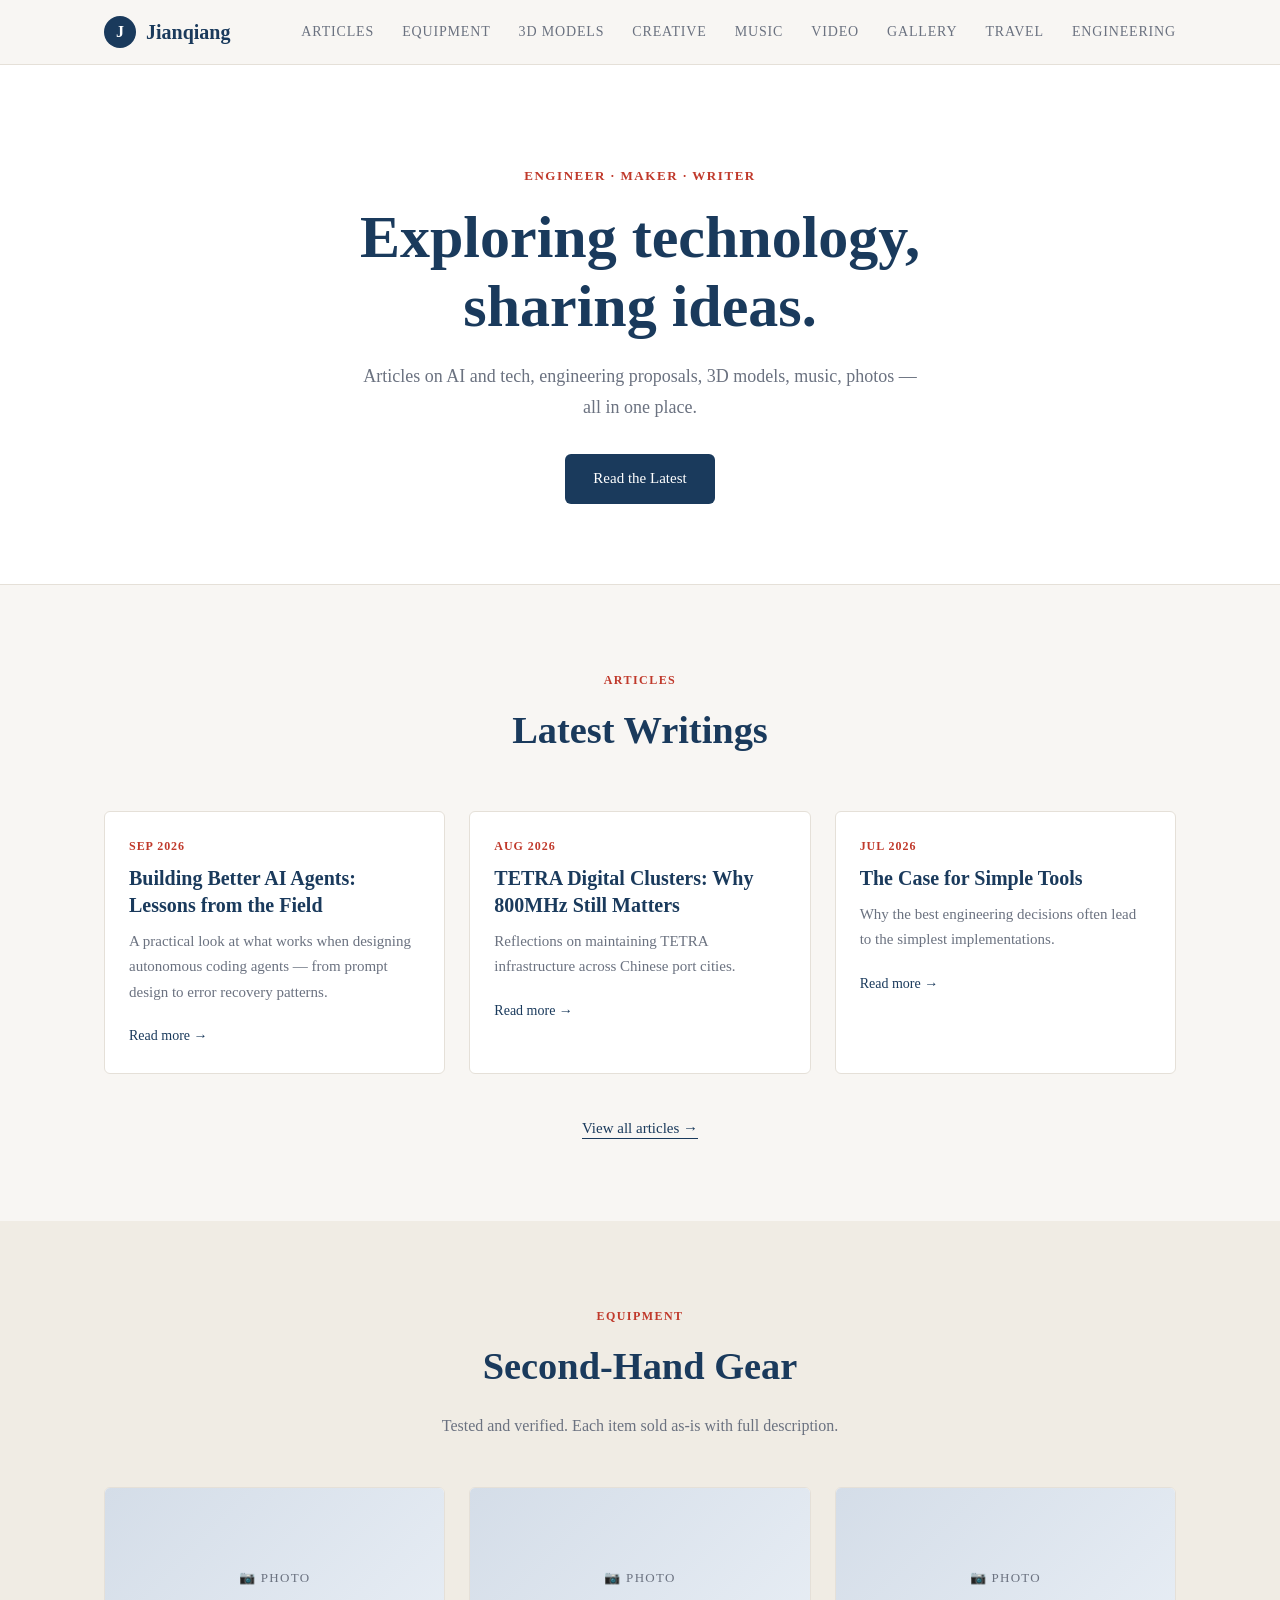
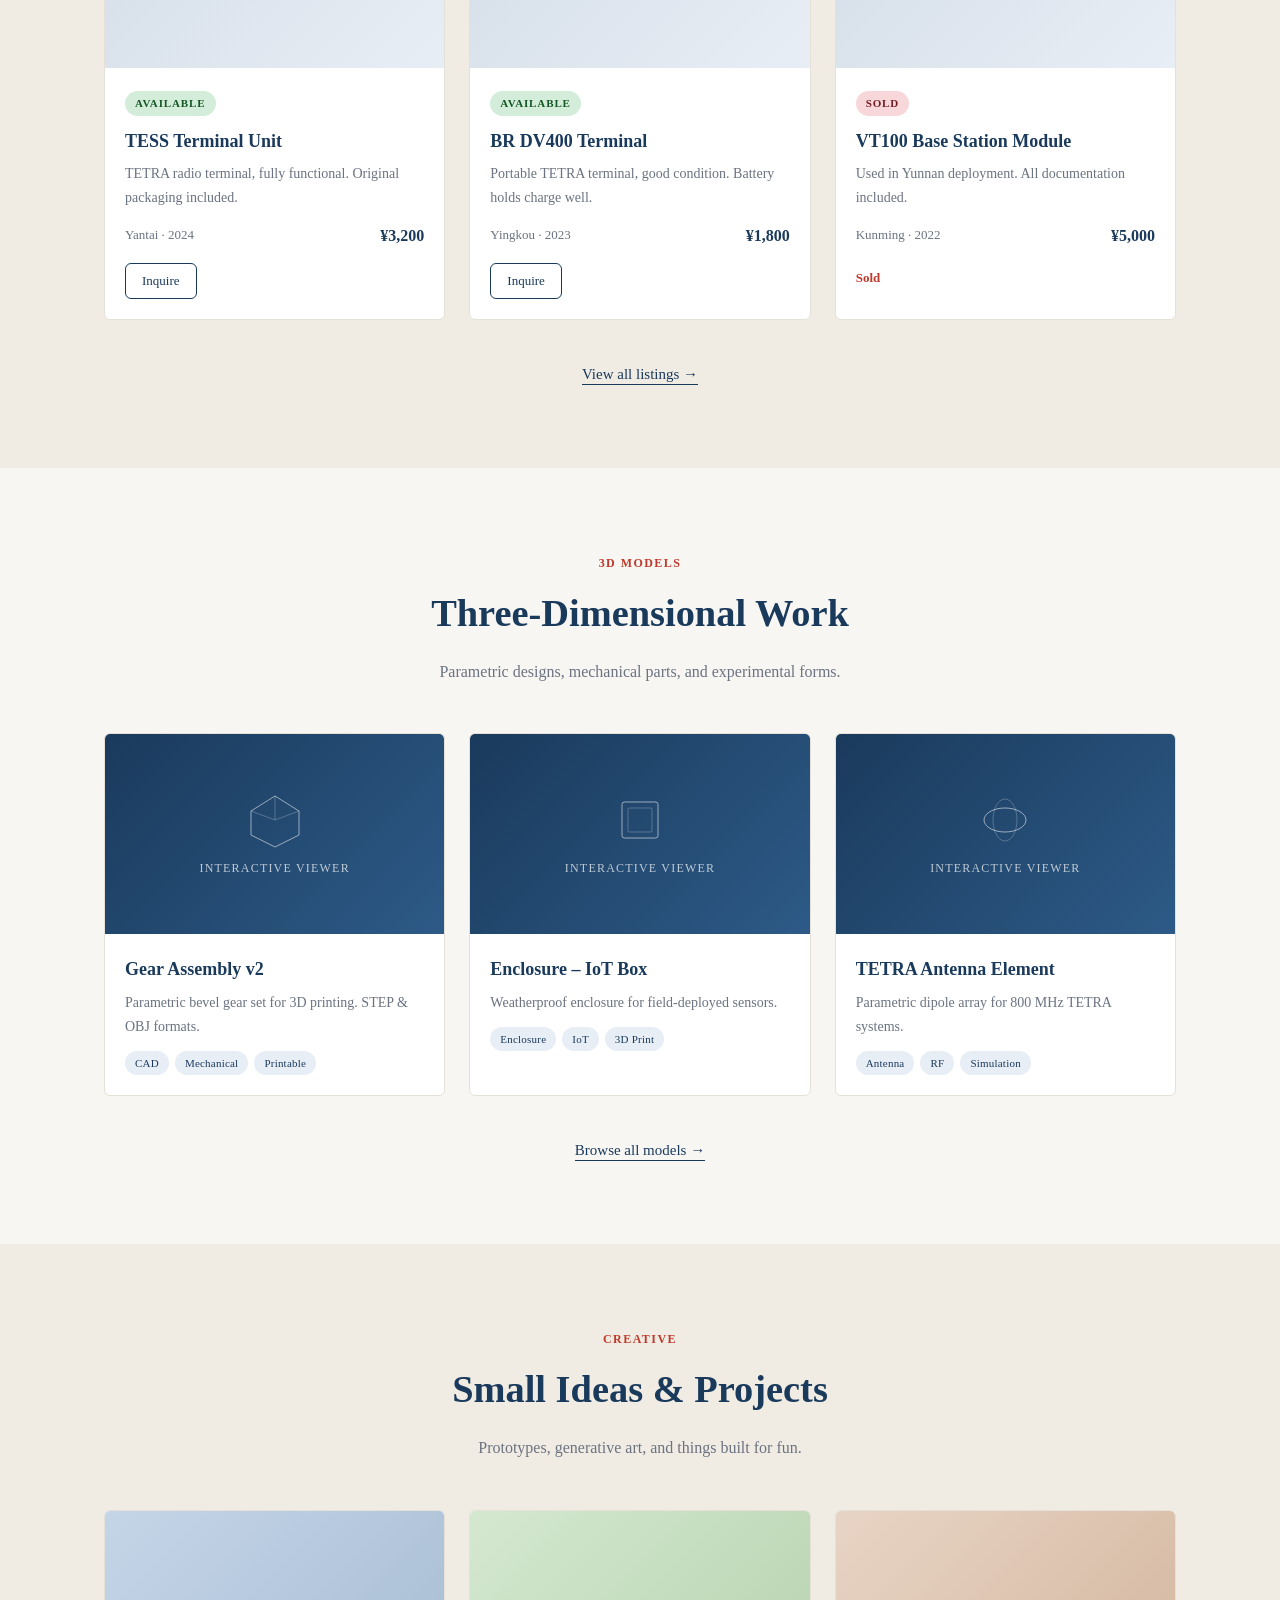
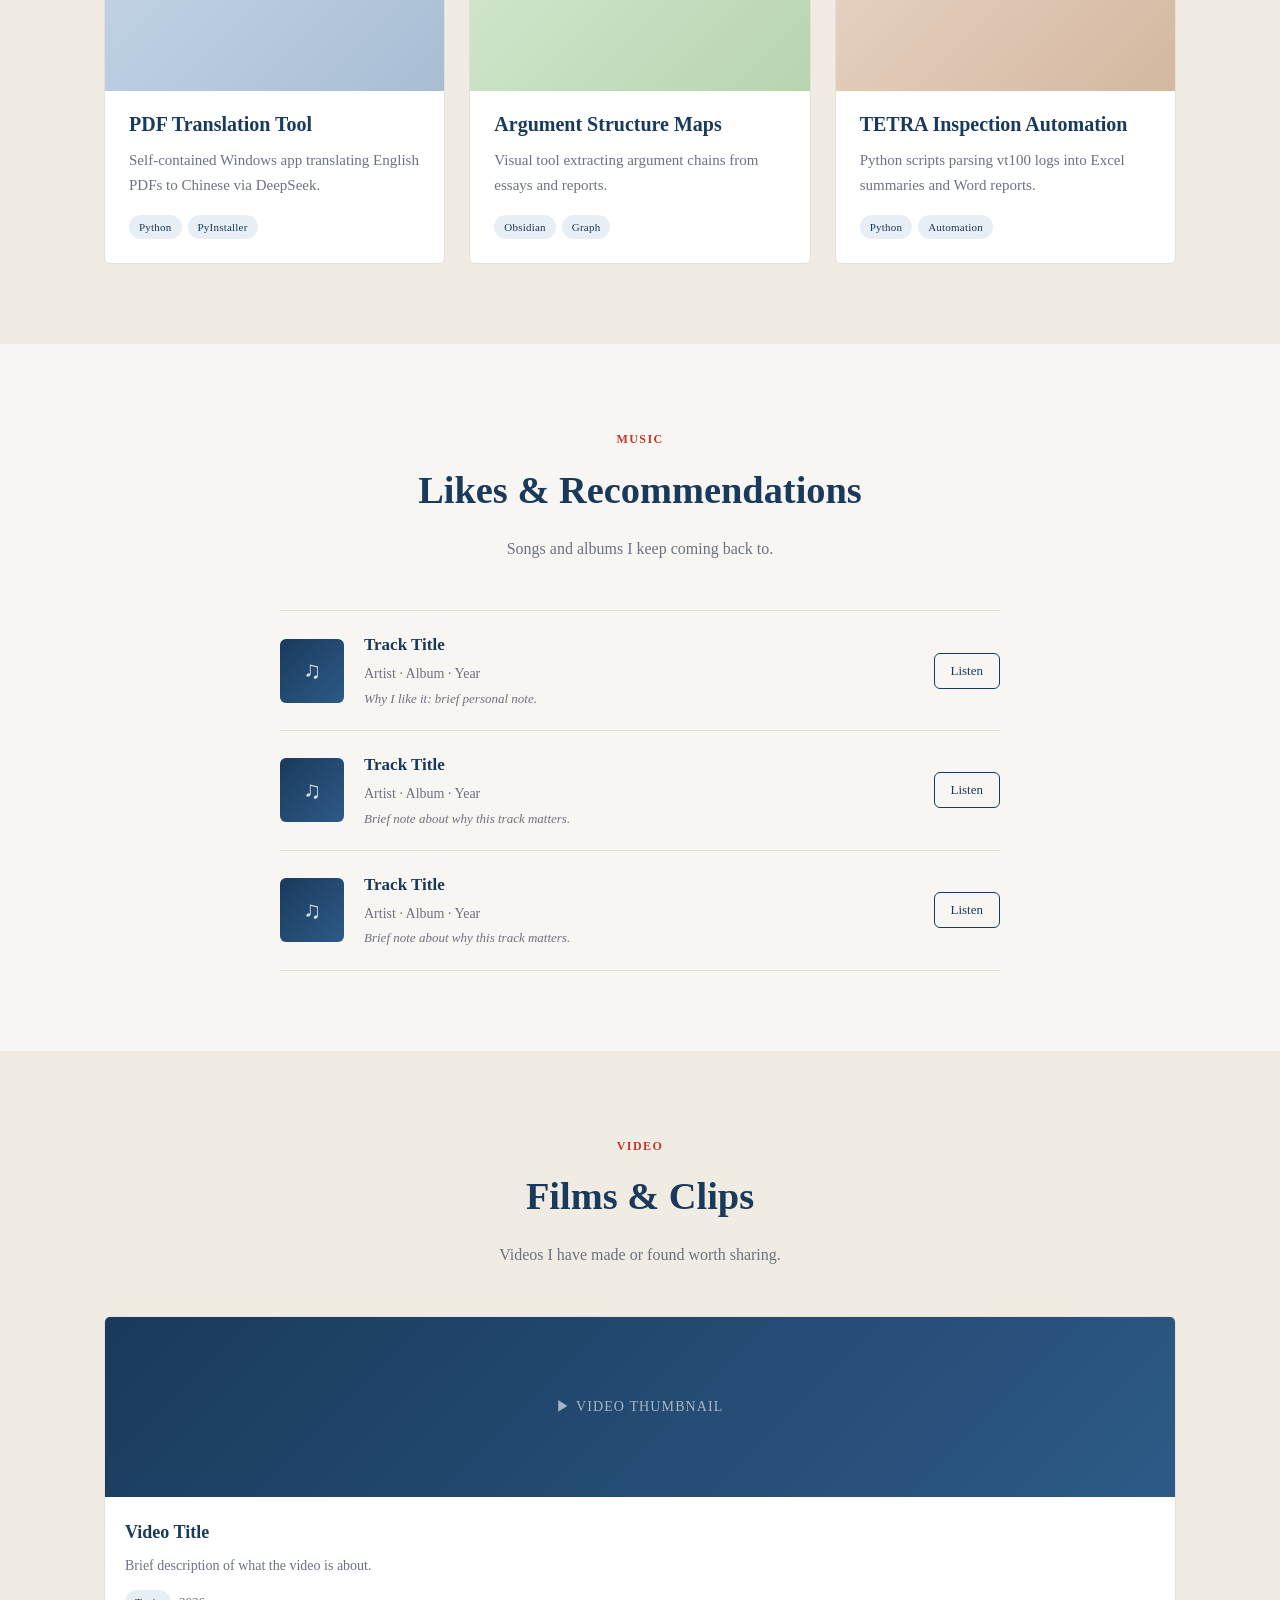
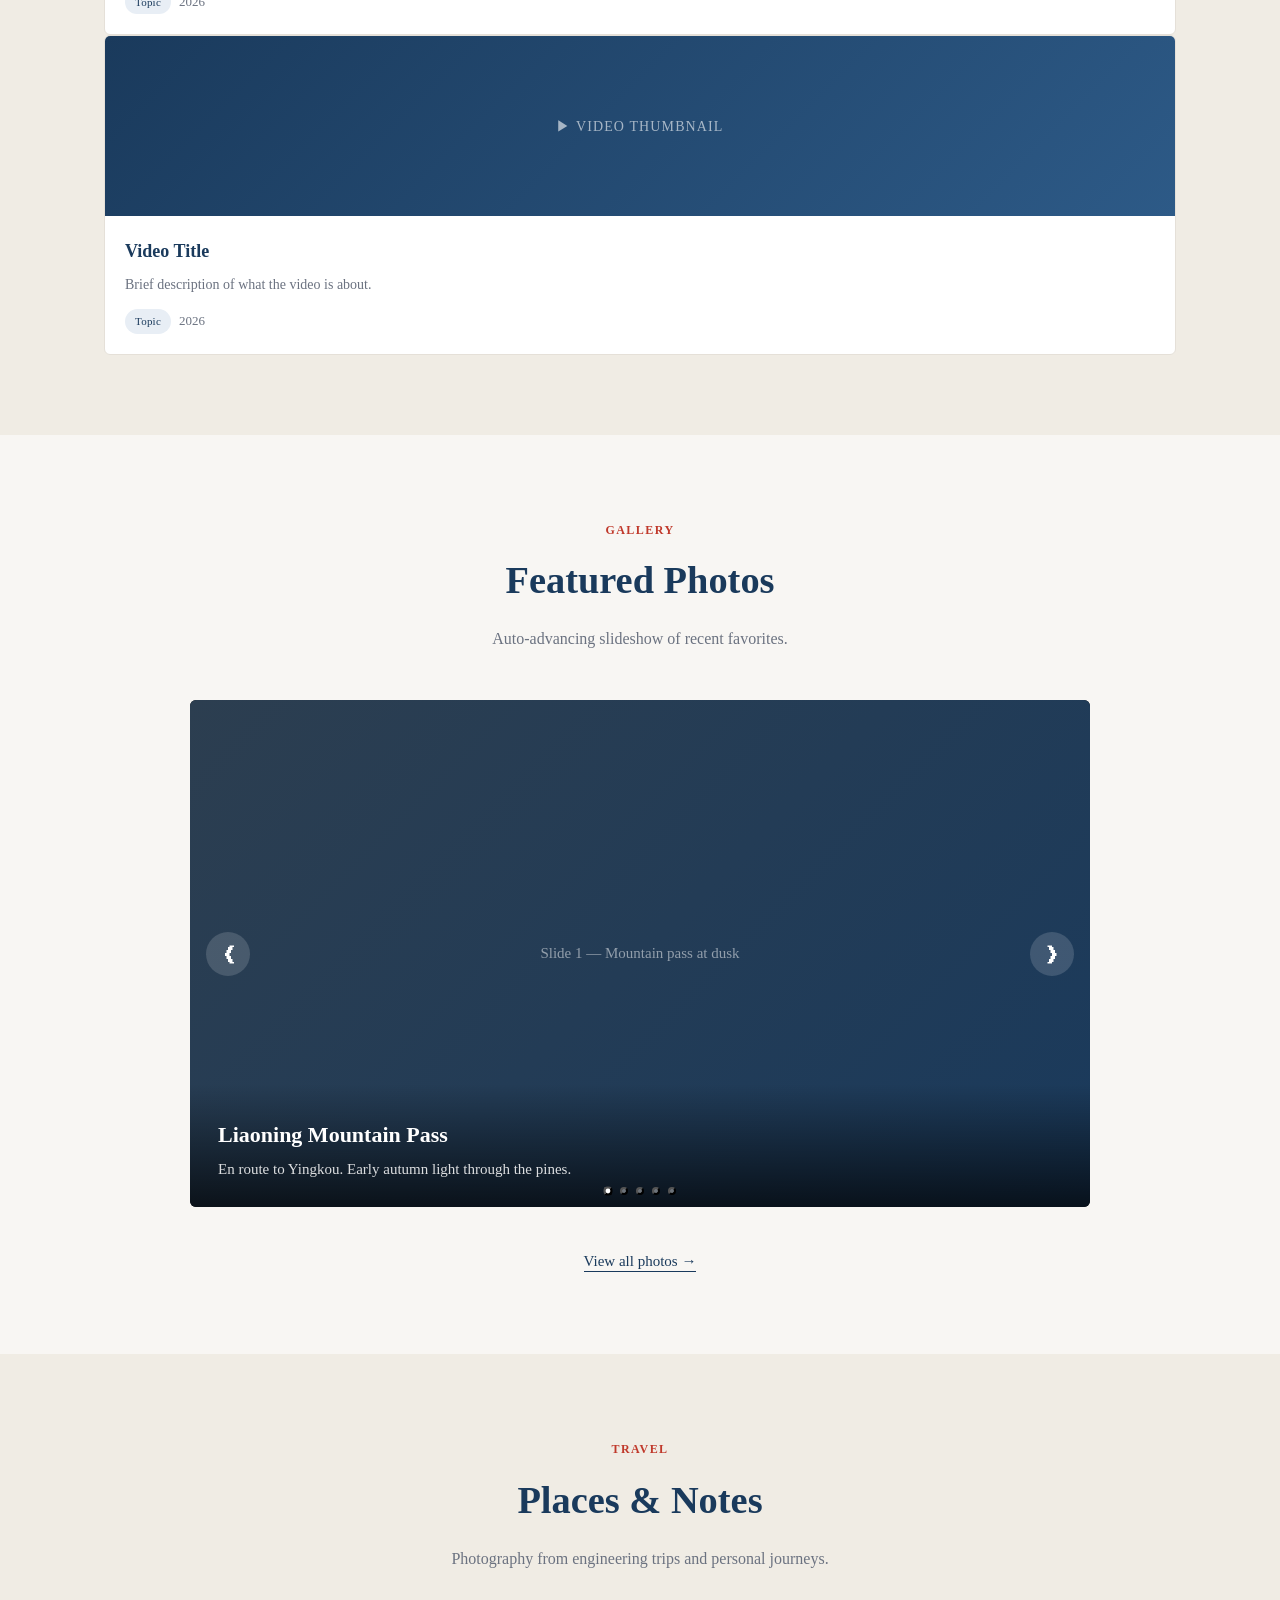
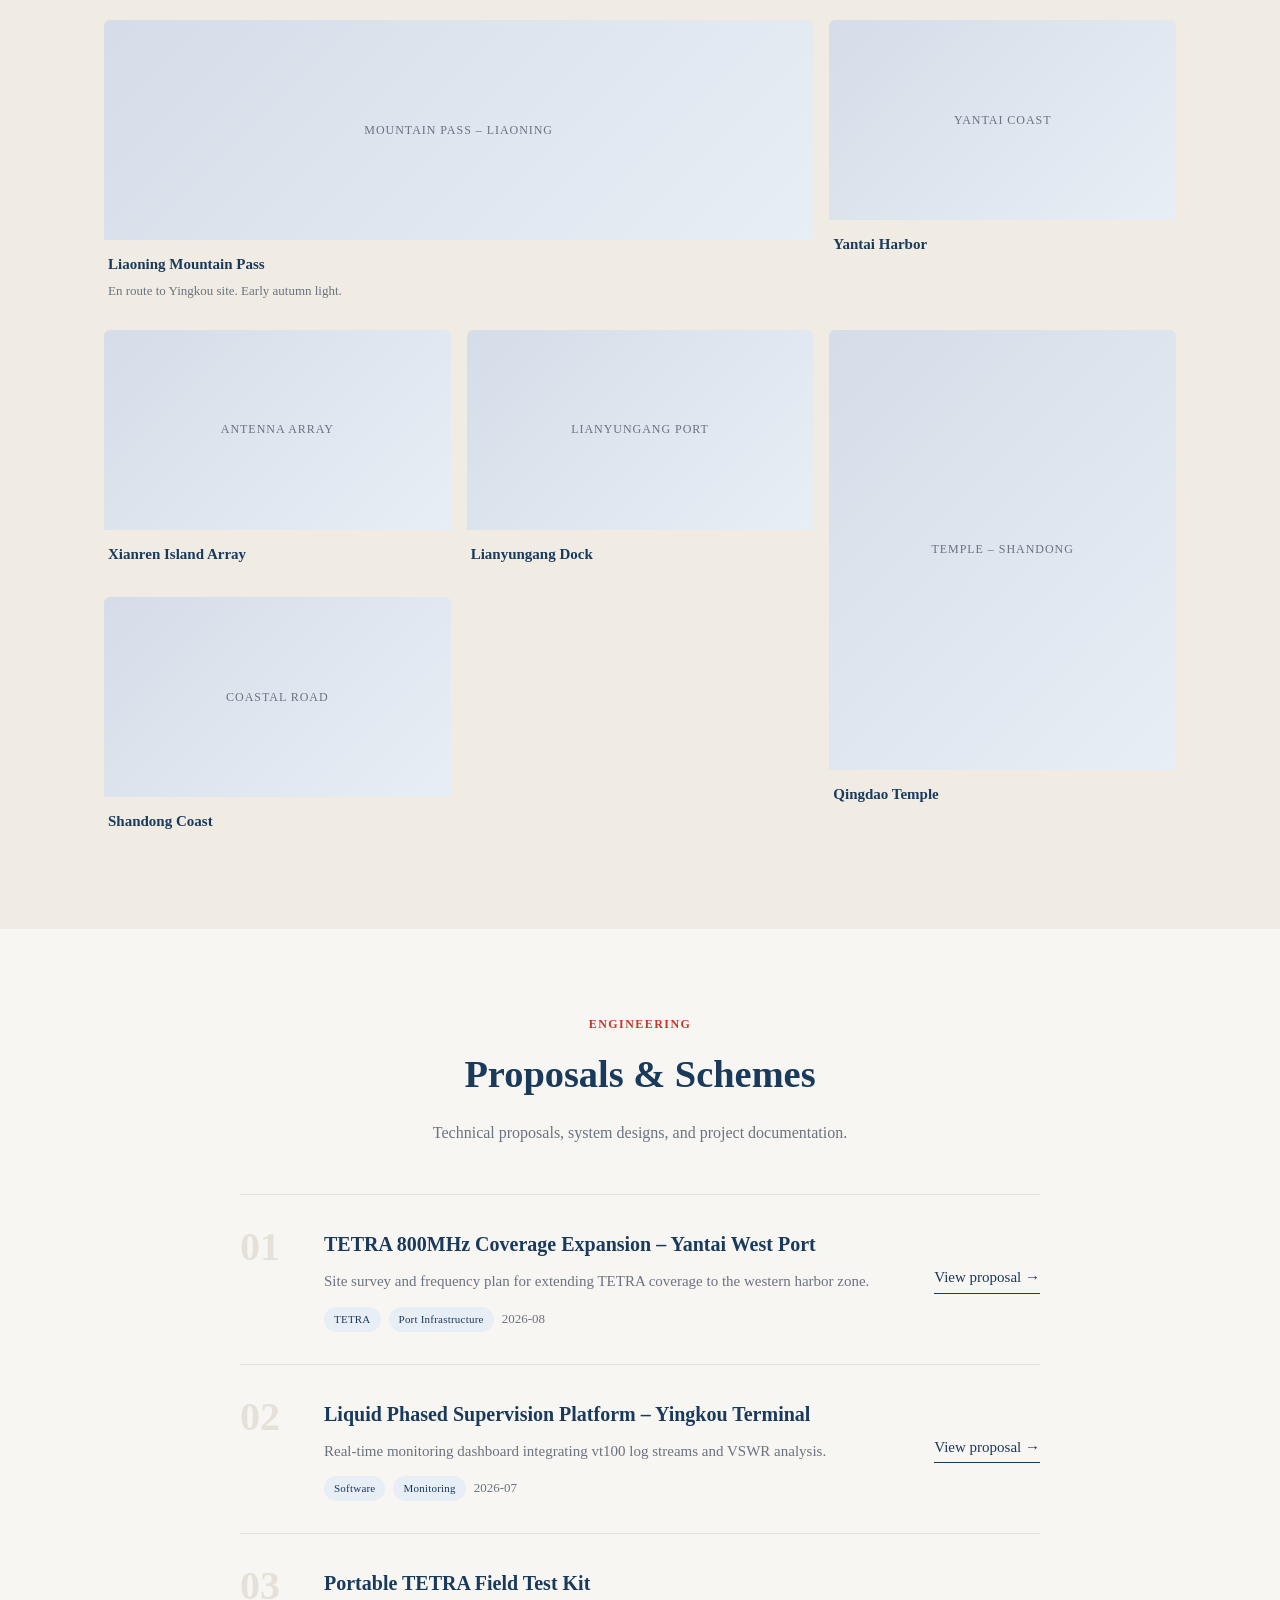
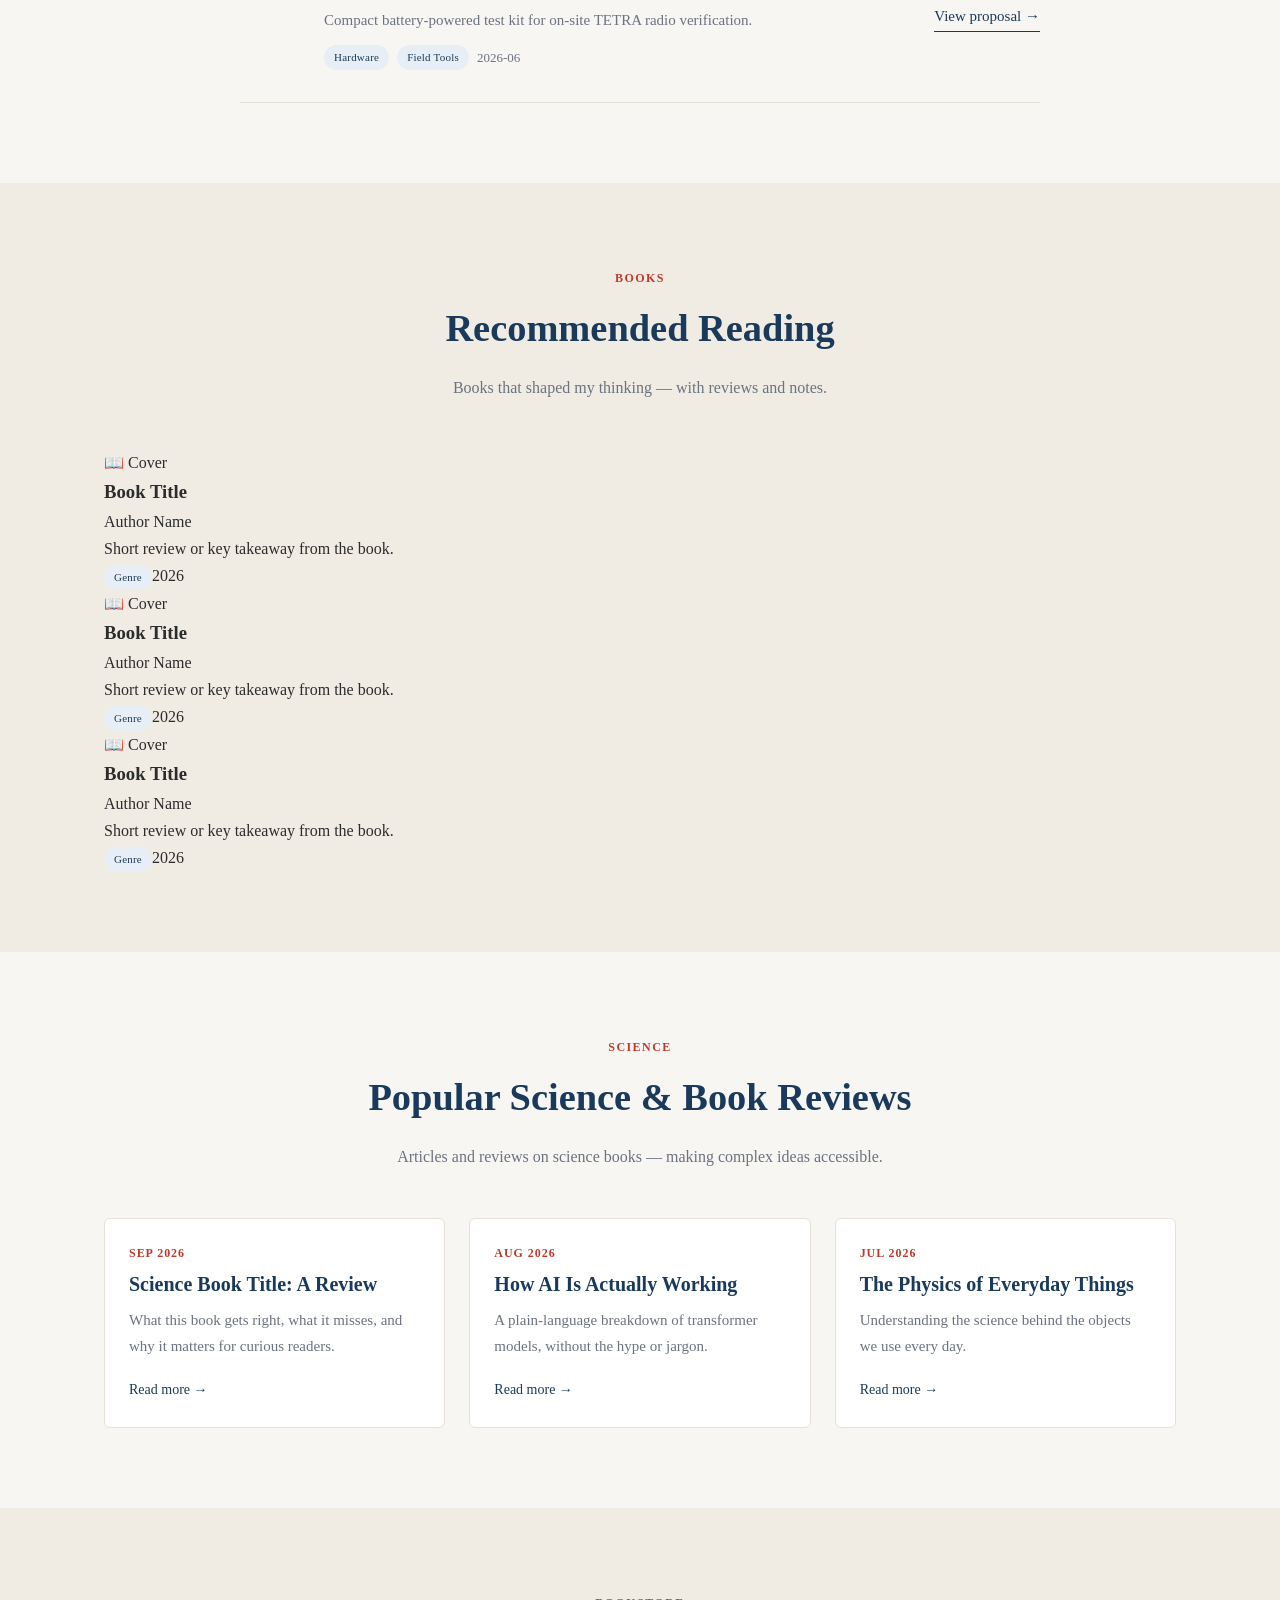
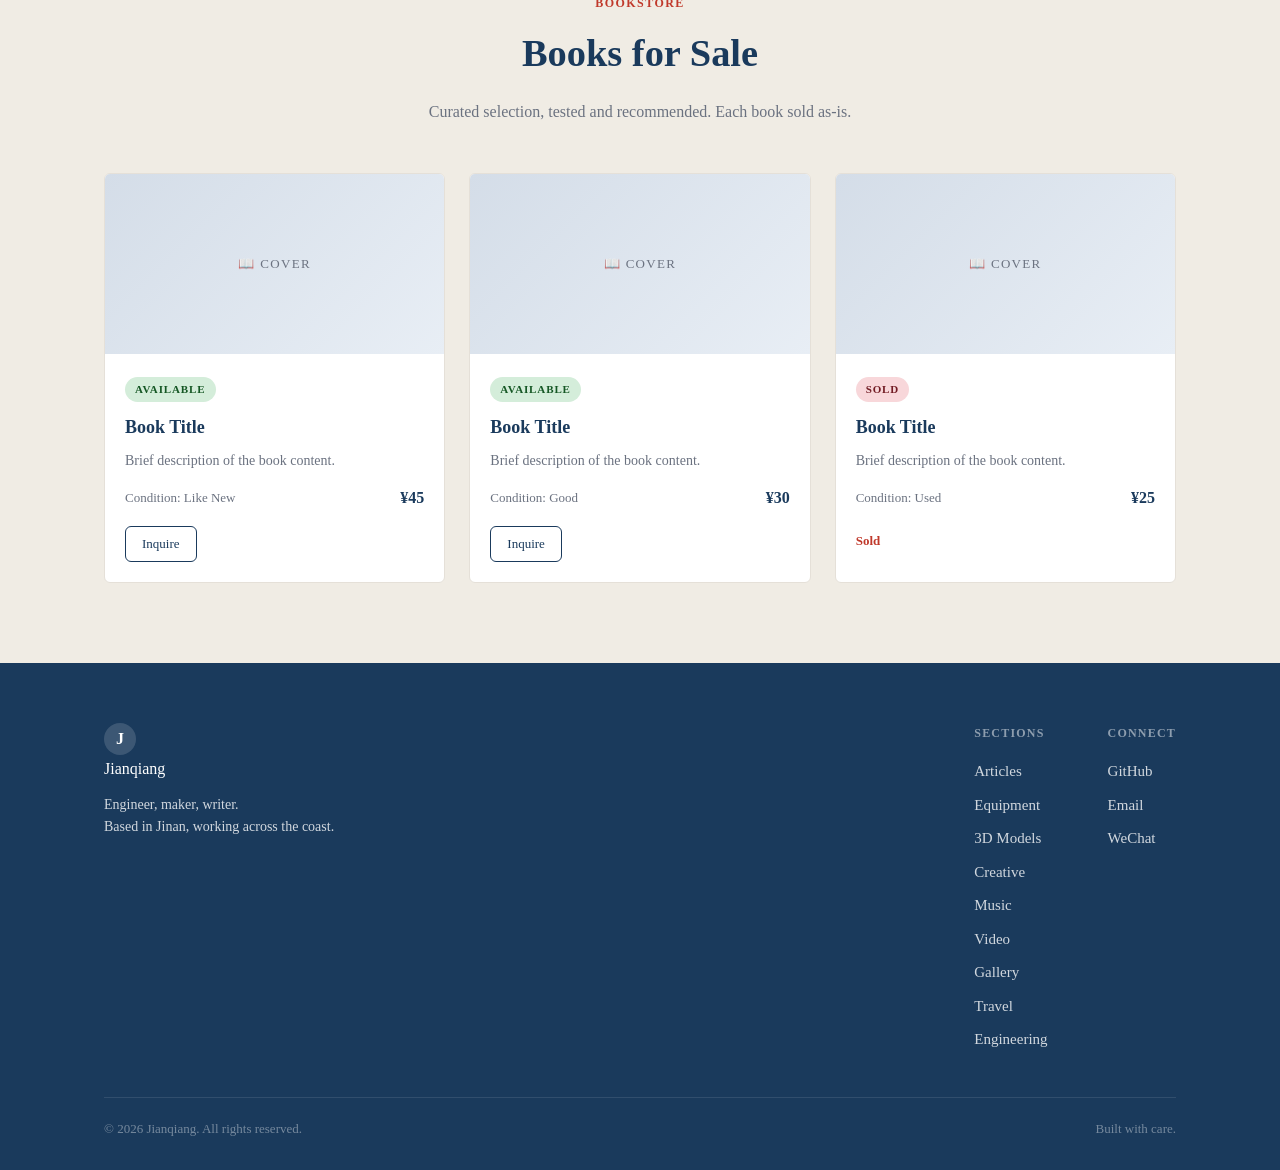
==== index_new.html @ dfb7b243 "Add books, science, bookstore sections" ====
<!DOCTYPE html>
<html lang="zh-CN">
<head>
  <meta charset="UTF-8">
  <meta name="viewport" content="width=device-width, initial-scale=1.0">
  <title>Jianqiang &mdash; Personal Site</title>
  <meta name="description" content="Articles, equipment, 3D models, travel photos, music, videos, and engineering proposals by Jianqiang">
  <link rel="preconnect" href="https://fonts.googleapis.com">
  <link rel="preconnect" href="https://fonts.gstatic.com" crossorigin>
  <link href="https://fonts.googleapis.com/css2?family=Playfair+Display:ital,wght@0,400;0,600;0,700;1,400&family=Inter:wght@300;400;500;600&display=swap" rel="stylesheet">
  <link rel="stylesheet" href="css/style.css">
</head>
<body>

<header class="site-header">
  <div class="container header-inner">
    <a href="#" class="logo">
      <span class="logo-mark">J</span>
      <span class="logo-text">Jianqiang</span>
    </a>
    <button class="nav-toggle" aria-label="Toggle menu" aria-expanded="false">
      <span></span><span></span><span></span>
    </button>
    <nav class="main-nav" id="mainNav">
      <a href="#blog">Articles</a>
      <a href="#equipment">Equipment</a>
      <a href="#models">3D Models</a>
      <a href="#creative">Creative</a>
      <a href="#music">Music</a>
      <a href="#videos">Video</a>
      <a href="#gallery">Gallery</a>
      <a href="#travel">Travel</a>
      <a href="#engineering">Engineering</a>
    </nav>
  </div>
</header>

<section class="hero">
  <div class="container">
    <p class="hero-eyebrow">Engineer &middot; Maker &middot; Writer</p>
    <h1>Exploring technology,<br>sharing ideas.</h1>
    <p class="hero-sub">Articles on AI and tech, engineering proposals, 3D models, music, photos &mdash; all in one place.</p>
    <a href="#blog" class="btn btn-primary">Read the Latest</a>
  </div>
</section>

<section id="blog" class="section">
  <div class="container">
    <div class="section-header"><span class="section-tag">Articles</span><h2>Latest Writings</h2></div>
    <div class="card-grid">
      <article class="card card-article"><div class="card-date">Sep 2026</div><h3><a href="#">Building Better AI Agents: Lessons from the Field</a></h3><p>A practical look at what works when designing autonomous coding agents &mdash; from prompt design to error recovery patterns.</p><a href="#" class="card-link">Read more &rarr;</a></article>
      <article class="card card-article"><div class="card-date">Aug 2026</div><h3><a href="#">TETRA Digital Clusters: Why 800MHz Still Matters</a></h3><p>Reflections on maintaining TETRA infrastructure across Chinese port cities.</p><a href="#" class="card-link">Read more &rarr;</a></article>
      <article class="card card-article"><div class="card-date">Jul 2026</div><h3><a href="#">The Case for Simple Tools</a></h3><p>Why the best engineering decisions often lead to the simplest implementations.</p><a href="#" class="card-link">Read more &rarr;</a></article>
    </div>
    <div class="section-more"><a href="#" class="link-arrow">View all articles &rarr;</a></div>
  </div>
</section>

<section id="equipment" class="section section-alt">
  <div class="container">
    <div class="section-header"><span class="section-tag">Equipment</span><h2>Second-Hand Gear</h2><p>Tested and verified. Each item sold as-is with full description.</p></div>
    <div class="equip-grid">
      <div class="equip-card"><div class="equip-img"><div class="equip-placeholder">&#128247; Photo</div></div><div class="equip-info"><span class="equip-status avail">Available</span><h3>TESS Terminal Unit</h3><p class="equip-desc">TETRA radio terminal, fully functional. Original packaging included.</p><div class="equip-meta"><span>Yantai &middot; 2024</span><span class="equip-price">&#165;3,200</span></div><a href="#" class="btn btn-outline btn-sm">Inquire</a></div></div>
      <div class="equip-card"><div class="equip-img"><div class="equip-placeholder">&#128247; Photo</div></div><div class="equip-info"><span class="equip-status avail">Available</span><h3>BR DV400 Terminal</h3><p class="equip-desc">Portable TETRA terminal, good condition. Battery holds charge well.</p><div class="equip-meta"><span>Yingkou &middot; 2023</span><span class="equip-price">&#165;1,800</span></div><a href="#" class="btn btn-outline btn-sm">Inquire</a></div></div>
      <div class="equip-card"><div class="equip-img"><div class="equip-placeholder">&#128247; Photo</div></div><div class="equip-info"><span class="equip-status sold">Sold</span><h3>VT100 Base Station Module</h3><p class="equip-desc">Used in Yunnan deployment. All documentation included.</p><div class="equip-meta"><span>Kunming &middot; 2022</span><span class="equip-price">&#165;5,000</span></div><span class="sold-tag">Sold</span></div></div>
    </div>
    <div class="section-more"><a href="#" class="link-arrow">View all listings &rarr;</a></div>
  </div>
</section>

<section id="models" class="section">
  <div class="container">
    <div class="section-header"><span class="section-tag">3D Models</span><h2>Three-Dimensional Work</h2><p>Parametric designs, mechanical parts, and experimental forms.</p></div>
    <div class="model-grid">
      <div class="model-card"><div class="model-viewer"><div class="model-placeholder"><svg viewBox="0 0 100 100" xmlns="http://www.w3.org/2000/svg"><polygon points="50,10 90,35 90,75 50,95 10,75 10,35" fill="none" stroke="rgba(255,255,255,0.6)" stroke-width="1.5"/><line x1="50" y1="10" x2="50" y2="50" stroke="rgba(255,255,255,0.4)" stroke-width="1"/><line x1="90" y1="35" x2="50" y2="50" stroke="rgba(255,255,255,0.4)" stroke-width="1"/><line x1="10" y1="35" x2="50" y2="50" stroke="rgba(255,255,255,0.4)" stroke-width="1"/></svg><span>Interactive Viewer</span></div></div><div class="model-info"><h3>Gear Assembly v2</h3><p>Parametric bevel gear set for 3D printing. STEP &amp; OBJ formats.</p><div class="model-tags"><span class="tag">CAD</span><span class="tag">Mechanical</span><span class="tag">Printable</span></div></div></div>
      <div class="model-card"><div class="model-viewer"><div class="model-placeholder"><svg viewBox="0 0 100 100" xmlns="http://www.w3.org/2000/svg"><rect x="20" y="20" width="60" height="60" rx="4" fill="none" stroke="rgba(255,255,255,0.6)" stroke-width="1.5"/><rect x="30" y="30" width="40" height="40" rx="2" fill="none" stroke="rgba(255,255,255,0.4)" stroke-width="1"/></svg><span>Interactive Viewer</span></div></div><div class="model-info"><h3>Enclosure &ndash; IoT Box</h3><p>Weatherproof enclosure for field-deployed sensors.</p><div class="model-tags"><span class="tag">Enclosure</span><span class="tag">IoT</span><span class="tag">3D Print</span></div></div></div>
      <div class="model-card"><div class="model-viewer"><div class="model-placeholder"><svg viewBox="0 0 100 100" xmlns="http://www.w3.org/2000/svg"><ellipse cx="50" cy="50" rx="35" ry="20" fill="none" stroke="rgba(255,255,255,0.6)" stroke-width="1.5"/><ellipse cx="50" cy="50" rx="20" ry="35" fill="none" stroke="rgba(255,255,255,0.4)" stroke-width="1"/></svg><span>Interactive Viewer</span></div></div><div class="model-info"><h3>TETRA Antenna Element</h3><p>Parametric dipole array for 800 MHz TETRA systems.</p><div class="model-tags"><span class="tag">Antenna</span><span class="tag">RF</span><span class="tag">Simulation</span></div></div></div>
    </div>
    <div class="section-more"><a href="#" class="link-arrow">Browse all models &rarr;</a></div>
  </div>
</section>

<section id="creative" class="section section-alt">
  <div class="container">
    <div class="section-header"><span class="section-tag">Creative</span><h2>Small Ideas &amp; Projects</h2><p>Prototypes, generative art, and things built for fun.</p></div>
    <div class="card-grid">
      <div class="card card-creative"><div class="card-img-placeholder creative-1"></div><div class="card-body"><h3><a href="#">PDF Translation Tool</a></h3><p>Self-contained Windows app translating English PDFs to Chinese via DeepSeek.</p><div class="card-tags"><span class="tag">Python</span><span class="tag">PyInstaller</span></div></div></div>
      <div class="card card-creative"><div class="card-img-placeholder creative-2"></div><div class="card-body"><h3><a href="#">Argument Structure Maps</a></h3><p>Visual tool extracting argument chains from essays and reports.</p><div class="card-tags"><span class="tag">Obsidian</span><span class="tag">Graph</span></div></div></div>
      <div class="card card-creative"><div class="card-img-placeholder creative-3"></div><div class="card-body"><h3><a href="#">TETRA Inspection Automation</a></h3><p>Python scripts parsing vt100 logs into Excel summaries and Word reports.</p><div class="card-tags"><span class="tag">Python</span><span class="tag">Automation</span></div></div></div>
    </div>
  </div>
</section>

<section id="music" class="section">
  <div class="container">
    <div class="section-header"><span class="section-tag">Music</span><h2>Likes &amp; Recommendations</h2><p>Songs and albums I keep coming back to.</p></div>
    <div class="music-list">
      <div class="music-item"><div class="music-cover"><span class="music-icon">&#9835;</span></div><div class="music-info"><h3>Track Title</h3><p class="music-artist">Artist &middot; Album &middot; Year</p><p class="music-note">Why I like it: brief personal note.</p></div><a href="#" class="btn btn-outline btn-sm">Listen</a></div>
      <div class="music-item"><div class="music-cover"><span class="music-icon">&#9835;</span></div><div class="music-info"><h3>Track Title</h3><p class="music-artist">Artist &middot; Album &middot; Year</p><p class="music-note">Brief note about why this track matters.</p></div><a href="#" class="btn btn-outline btn-sm">Listen</a></div>
      <div class="music-item"><div class="music-cover"><span class="music-icon">&#9835;</span></div><div class="music-info"><h3>Track Title</h3><p class="music-artist">Artist &middot; Album &middot; Year</p><p class="music-note">Brief note about why this track matters.</p></div><a href="#" class="btn btn-outline btn-sm">Listen</a></div>
    </div>
  </div>
</section>

<section id="videos" class="section section-alt">
  <div class="container">
    <div class="section-header"><span class="section-tag">Video</span><h2>Films &amp; Clips</h2><p>Videos I have made or found worth sharing.</p></div>
    <div class="video-grid">
      <div class="video-card"><div class="video-thumb"><span>&#9654; Video thumbnail</span></div><div class="video-info"><h3><a href="#">Video Title</a></h3><p class="video-desc">Brief description of what the video is about.</p><div class="video-meta"><span class="tag">Topic</span><span class="date">2026</span></div></div></div>
      <div class="video-card"><div class="video-thumb"><span>&#9654; Video thumbnail</span></div><div class="video-info"><h3><a href="#">Video Title</a></h3><p class="video-desc">Brief description of what the video is about.</p><div class="video-meta"><span class="tag">Topic</span><span class="date">2026</span></div></div></div>
    </div>
  </div>
</section>

<section id="gallery" class="section">
  <div class="container">
    <div class="section-header"><span class="section-tag">Gallery</span><h2>Featured Photos</h2><p>Auto-advancing slideshow of recent favorites.</p></div>
    <div class="slideshow" id="slideshow">
      <div class="slideshow-track" id="slideshowTrack">
        <div class="slide active"><div class="slide-img"><span>Slide 1 &mdash; Mountain pass at dusk</span></div><div class="slide-caption"><h3>Liaoning Mountain Pass</h3><p>En route to Yingkou. Early autumn light through the pines.</p></div></div>
        <div class="slide"><div class="slide-img"><span>Slide 2 &mdash; Yantai harbor at dawn</span></div><div class="slide-caption"><h3>Yantai Harbor Dawn</h3><p>Fishing boats leaving the harbor before sunrise.</p></div></div>
        <div class="slide"><div class="slide-img"><span>Slide 3 &mdash; Antenna array on Xianren Island</span></div><div class="slide-caption"><h3>Xianren Island Array</h3><p>The TETRA antenna array against the sea horizon.</p></div></div>
        <div class="slide"><div class="slide-img"><span>Slide 4 &mdash; Lianyungang dock</span></div><div class="slide-caption"><h3>Lianyungang Dock</h3><p>Container cranes silhouetted against the evening sky.</p></div></div>
        <div class="slide"><div class="slide-img"><span>Slide 5 &mdash; Qingdao temple in snow</span></div><div class="slide-caption"><h3>Qingdao Temple in Snow</h3><p>A rare winter visit to the old temple complex.</p></div></div>
      </div>
      <button class="slideshow-btn prev" aria-label="Previous">&#10094;</button>
      <button class="slideshow-btn next" aria-label="Next">&#10095;</button>
      <div class="slideshow-dots" id="slideshowDots"></div>
    </div>
    <div class="section-more"><a href="#" class="link-arrow">View all photos &rarr;</a></div>
  </div>
</section>

<section id="travel" class="section section-alt">
  <div class="container">
    <div class="section-header"><span class="section-tag">Travel</span><h2>Places &amp; Notes</h2><p>Photography from engineering trips and personal journeys.</p></div>
    <div class="photo-grid">
      <div class="photo-item wide"><div class="photo-placeholder"><span>Mountain pass &ndash; Liaoning</span></div><div class="photo-caption"><h4>Liaoning Mountain Pass</h4><p>En route to Yingkou site. Early autumn light.</p></div></div>
      <div class="photo-item"><div class="photo-placeholder"><span>Yantai coast</span></div><div class="photo-caption"><h4>Yantai Harbor</h4></div></div>
      <div class="photo-item"><div class="photo-placeholder"><span>Antenna array</span></div><div class="photo-caption"><h4>Xianren Island Array</h4></div></div>
      <div class="photo-item"><div class="photo-placeholder"><span>Lianyungang port</span></div><div class="photo-caption"><h4>Lianyungang Dock</h4></div></div>
      <div class="photo-item tall"><div class="photo-placeholder"><span>Temple &ndash; Shandong</span></div><div class="photo-caption"><h4>Qingdao Temple</h4></div></div>
      <div class="photo-item"><div class="photo-placeholder"><span>Coastal road</span></div><div class="photo-caption"><h4>Shandong Coast</h4></div></div>
    </div>
  </div>
</section>

<section id="engineering" class="section">
  <div class="container">
    <div class="section-header"><span class="section-tag">Engineering</span><h2>Proposals &amp; Schemes</h2><p>Technical proposals, system designs, and project documentation.</p></div>
    <div class="proposal-list">
      <div class="proposal-item"><div class="proposal-number">01</div><div class="proposal-content"><h3>TETRA 800MHz Coverage Expansion &ndash; Yantai West Port</h3><p>Site survey and frequency plan for extending TETRA coverage to the western harbor zone.</p><div class="proposal-meta"><span class="tag">TETRA</span><span class="tag">Port Infrastructure</span><span class="date">2026-08</span></div></div><a href="#" class="link-arrow">View proposal &rarr;</a></div>
      <div class="proposal-item"><div class="proposal-number">02</div><div class="proposal-content"><h3>Liquid Phased Supervision Platform &ndash; Yingkou Terminal</h3><p>Real-time monitoring dashboard integrating vt100 log streams and VSWR analysis.</p><div class="proposal-meta"><span class="tag">Software</span><span class="tag">Monitoring</span><span class="date">2026-07</span></div></div><a href="#" class="link-arrow">View proposal &rarr;</a></div>
      <div class="proposal-item"><div class="proposal-number">03</div><div class="proposal-content"><h3>Portable TETRA Field Test Kit</h3><p>Compact battery-powered test kit for on-site TETRA radio verification.</p><div class="proposal-meta"><span class="tag">Hardware</span><span class="tag">Field Tools</span><span class="date">2026-06</span></div></div><a href="#" class="link-arrow">View proposal &rarr;</a></div>
    </div>
  </div>
</section>


<section id="books" class="section section-alt">
  <div class="container">
    <div class="section-header">
      <span class="section-tag">Books</span>
      <h2>Recommended Reading</h2>
      <p>Books that shaped my thinking &mdash; with reviews and notes.</p>
    </div>
    <div class="book-grid">
      <div class="book-card">
        <div class="book-cover"><span>&#128214; Cover</span></div>
        <div class="book-info">
          <h3>Book Title</h3>
          <p class="book-author">Author Name</p>
          <p class="book-desc">Short review or key takeaway from the book.</p>
          <div class="book-meta"><span class="tag">Genre</span><span class="date">2026</span></div>
        </div>
      </div>
      <div class="book-card">
        <div class="book-cover"><span>&#128214; Cover</span></div>
        <div class="book-info">
          <h3>Book Title</h3>
          <p class="book-author">Author Name</p>
          <p class="book-desc">Short review or key takeaway from the book.</p>
          <div class="book-meta"><span class="tag">Genre</span><span class="date">2026</span></div>
        </div>
      </div>
      <div class="book-card">
        <div class="book-cover"><span>&#128214; Cover</span></div>
        <div class="book-info">
          <h3>Book Title</h3>
          <p class="book-author">Author Name</p>
          <p class="book-desc">Short review or key takeaway from the book.</p>
          <div class="book-meta"><span class="tag">Genre</span><span class="date">2026</span></div>
        </div>
      </div>
    </div>
  </div>
</section>

<section id="science" class="section">
  <div class="container">
    <div class="section-header">
      <span class="section-tag">Science</span>
      <h2>Popular Science &amp; Book Reviews</h2>
      <p>Articles and reviews on science books &mdash; making complex ideas accessible.</p>
    </div>
    <div class="card-grid">
      <article class="card card-article">
        <div class="card-date">Sep 2026</div>
        <h3><a href="#">Science Book Title: A Review</a></h3>
        <p>What this book gets right, what it misses, and why it matters for curious readers.</p>
        <a href="#" class="card-link">Read more &rarr;</a>
      </article>
      <article class="card card-article">
        <div class="card-date">Aug 2026</div>
        <h3><a href="#">How AI Is Actually Working</a></h3>
        <p>A plain-language breakdown of transformer models, without the hype or jargon.</p>
        <a href="#" class="card-link">Read more &rarr;</a>
      </article>
      <article class="card card-article">
        <div class="card-date">Jul 2026</div>
        <h3><a href="#">The Physics of Everyday Things</a></h3>
        <p>Understanding the science behind the objects we use every day.</p>
        <a href="#" class="card-link">Read more &rarr;</a>
      </article>
    </div>
  </div>
</section>

<section id="bookstore" class="section section-alt">
  <div class="container">
    <div class="section-header">
      <span class="section-tag">Bookstore</span>
      <h2>Books for Sale</h2>
      <p>Curated selection, tested and recommended. Each book sold as-is.</p>
    </div>
    <div class="equip-grid">
      <div class="equip-card">
        <div class="equip-img"><div class="equip-placeholder">&#128214; Cover</div></div>
        <div class="equip-info">
          <span class="equip-status avail">Available</span>
          <h3>Book Title</h3>
          <p class="equip-desc">Brief description of the book content.</p>
          <div class="equip-meta"><span>Condition: Like New</span><span class="equip-price">&#165;45</span></div>
          <a href="#" class="btn btn-outline btn-sm">Inquire</a>
        </div>
      </div>
      <div class="equip-card">
        <div class="equip-img"><div class="equip-placeholder">&#128214; Cover</div></div>
        <div class="equip-info">
          <span class="equip-status avail">Available</span>
          <h3>Book Title</h3>
          <p class="equip-desc">Brief description of the book content.</p>
          <div class="equip-meta"><span>Condition: Good</span><span class="equip-price">&#165;30</span></div>
          <a href="#" class="btn btn-outline btn-sm">Inquire</a>
        </div>
      </div>
      <div class="equip-card">
        <div class="equip-img"><div class="equip-placeholder">&#128214; Cover</div></div>
        <div class="equip-info">
          <span class="equip-status sold">Sold</span>
          <h3>Book Title</h3>
          <p class="equip-desc">Brief description of the book content.</p>
          <div class="equip-meta"><span>Condition: Used</span><span class="equip-price">&#165;25</span></div>
          <span class="sold-tag">Sold</span>
        </div>
      </div>
    </div>
  </div>
</section>

<footer class="site-footer">
  <div class="container">
    <div class="footer-inner">
      <div class="footer-brand"><span class="logo-mark">J</span><span class="logo-text">Jianqiang</span><p>Engineer, maker, writer.<br>Based in Jinan, working across the coast.</p></div>
      <div class="footer-links">
        <div class="footer-col"><h4>Sections</h4><a href="#blog">Articles</a><a href="#equipment">Equipment</a><a href="#models">3D Models</a><a href="#creative">Creative</a><a href="#music">Music</a><a href="#videos">Video</a><a href="#gallery">Gallery</a><a href="#travel">Travel</a><a href="#engineering">Engineering</a></div>
        <div class="footer-col"><h4>Connect</h4><a href="#">GitHub</a><a href="#">Email</a><a href="#">WeChat</a></div>
      </div>
    </div>
    <div class="footer-bottom"><span>&copy; 2026 Jianqiang. All rights reserved.</span><span>Built with care.</span></div>
  </div>
</footer>

<script src="js/main.js"></script>
</body>
</html>
---- css/style.css ----
/* Personal Site &mdash; Britannica-inspired */

*, *::before, *::after { box-sizing: border-box; margin: 0; padding: 0; }

:root {
  --clr-primary: #1a3a5c;
  --clr-accent: #c0392b;
  --clr-bg: #f8f6f3;
  --clr-white: #ffffff;
  --clr-text: #2c2c2c;
  --clr-text-muted: #6b7280;
  --clr-border: #e5e0d8;
  --clr-alt: #f0ece4;
  --font-serif: '"'"'Playfair Display'"'"', Georgia, serif;
  --font-sans: '"'"'Inter'"'"', -apple-system, BlinkMacSystemFont, sans-serif;
  --max-w: 1120px;
  --radius: 6px;
}

html { scroll-behavior: smooth; font-size: 16px; }

body {
  font-family: var(--font-sans);
  color: var(--clr-text);
  background: var(--clr-bg);
  line-height: 1.7;
  -webkit-font-smoothing: antialiased;
}

img { max-width: 100%; display: block; }
a { color: var(--clr-primary); text-decoration: none; transition: color 0.2s; }
a:hover { color: var(--clr-accent); }

.container { max-width: var(--max-w); margin: 0 auto; padding: 0 24px; }

/* HEADER */
.site-header {
  position: sticky; top: 0; z-index: 100;
  background: rgba(248,246,243,0.95);
  backdrop-filter: blur(10px);
  border-bottom: 1px solid var(--clr-border);
}
.header-inner {
  display: flex; align-items: center; justify-content: space-between;
  height: 64px;
}
.logo {
  display: flex; align-items: center; gap: 10px;
  font-family: var(--font-serif);
  font-weight: 700; font-size: 1.25rem;
  color: var(--clr-primary);
}
.logo-mark {
  width: 32px; height: 32px;
  background: var(--clr-primary); color: var(--clr-white);
  border-radius: 50%; display: grid; place-items: center;
  font-size: 1rem; font-weight: 700;
}
.main-nav { display: flex; gap: 28px; }
.main-nav a {
  font-size: 0.875rem; font-weight: 500;
  color: var(--clr-text-muted);
  text-transform: uppercase; letter-spacing: 0.06em;
}
.main-nav a:hover { color: var(--clr-primary); }

.nav-toggle {
  display: none; background: none; border: none; cursor: pointer;
  flex-direction: column; gap: 5px; padding: 4px;
}
.nav-toggle span {
  display: block; width: 22px; height: 2px;
  background: var(--clr-primary); transition: 0.3s;
}

@media (max-width: 768px) {
  .nav-toggle { display: flex; }
  .main-nav {
    display: none; position: absolute; top: 64px; left: 0; right: 0;
    background: var(--clr-bg); border-bottom: 1px solid var(--clr-border);
    flex-direction: column; padding: 16px 24px; gap: 12px;
  }
  .main-nav.open { display: flex; }
}

/* HERO */
.hero {
  padding: 100px 24px 80px;
  text-align: center;
  background: var(--clr-white);
  border-bottom: 1px solid var(--clr-border);
}
.hero-eyebrow {
  font-size: 0.8125rem; font-weight: 600;
  text-transform: uppercase; letter-spacing: 0.12em;
  color: var(--clr-accent); margin-bottom: 16px;
}
.hero h1 {
  font-family: var(--font-serif);
  font-size: clamp(2.25rem, 5vw, 3.75rem);
  font-weight: 700; line-height: 1.15;
  color: var(--clr-primary); margin-bottom: 20px;
}
.hero-sub {
  font-size: 1.125rem; color: var(--clr-text-muted);
  max-width: 560px; margin: 0 auto 32px;
}
.btn {
  display: inline-block; padding: 12px 28px;
  font-size: 0.9375rem; font-weight: 500;
  border-radius: var(--radius); transition: all 0.2s;
  cursor: pointer; border: none;
}
.btn-primary { background: var(--clr-primary); color: var(--clr-white); }
.btn-primary:hover { background: #132d47; color: var(--clr-white); }
.btn-outline { background: transparent; color: var(--clr-primary); border: 1.5px solid var(--clr-primary); }
.btn-outline:hover { background: var(--clr-primary); color: var(--clr-white); }
.btn-sm { padding: 6px 16px; font-size: 0.8125rem; }

/* SECTIONS */
.section { padding: 80px 24px; }
.section-alt { background: var(--clr-alt); }
.section-header { text-align: center; margin-bottom: 48px; }
.section-tag {
  display: inline-block;
  font-size: 0.75rem; font-weight: 600;
  text-transform: uppercase; letter-spacing: 0.12em;
  color: var(--clr-accent); margin-bottom: 8px;
}
.section-header h2 {
  font-family: var(--font-serif);
  font-size: clamp(1.75rem, 3vw, 2.5rem);
  font-weight: 700; color: var(--clr-primary); margin-bottom: 12px;
}
.section-header p { color: var(--clr-text-muted); max-width: 520px; margin: 0 auto; }
.section-more { text-align: center; margin-top: 40px; }
.link-arrow {
  font-size: 0.9375rem; font-weight: 500;
  border-bottom: 1px solid var(--clr-primary);
  padding-bottom: 2px;
}
.link-arrow:hover { color: var(--clr-accent); border-color: var(--clr-accent); }

/* TAGS */
.tag {
  display: inline-block;
  font-size: 0.6875rem; font-weight: 500;
  padding: 3px 10px; border-radius: 20px;
  background: #e8eef5; color: var(--clr-primary);
  letter-spacing: 0.02em;
}

/* CARD GRID */
.card-grid {
  display: grid;
  grid-template-columns: repeat(auto-fill, minmax(300px, 1fr));
  gap: 24px;
}
.card {
  background: var(--clr-white);
  border: 1px solid var(--clr-border);
  border-radius: var(--radius);
  padding: 24px;
  transition: box-shadow 0.2s, transform 0.2s;
}
.card:hover {
  box-shadow: 0 8px 30px rgba(26,58,92,0.1);
  transform: translateY(-2px);
}
.card-date {
  font-size: 0.75rem; font-weight: 600;
  text-transform: uppercase; letter-spacing: 0.08em;
  color: var(--clr-accent); margin-bottom: 8px;
}
.card h3 {
  font-family: var(--font-serif);
  font-size: 1.25rem; font-weight: 700;
  line-height: 1.35; margin-bottom: 10px;
}
.card h3 a { color: var(--clr-primary); }
.card h3 a:hover { color: var(--clr-accent); }
.card p { font-size: 0.9375rem; color: var(--clr-text-muted); margin-bottom: 16px; }
.card-link { font-size: 0.875rem; font-weight: 500; }

.card-creative { padding: 0; overflow: hidden; }
.card-img-placeholder { height: 180px; background: linear-gradient(135deg, #d4dde8, #e8eef5); display: grid; place-items: center; }
.creative-1 { background: linear-gradient(135deg, #c5d5e8, #a8bdd4); }
.creative-2 { background: linear-gradient(135deg, #d4e8d0, #b8d4b0); }
.creative-3 { background: linear-gradient(135deg, #e8d4c5, #d4b8a0); }
.card-creative .card-body { padding: 20px 24px 24px; }
.card-tags { display: flex; flex-wrap: wrap; gap: 6px; margin-top: 12px; }

/* EQUIPMENT */
.equip-grid {
  display: grid;
  grid-template-columns: repeat(auto-fill, minmax(280px, 1fr));
  gap: 24px;
}
.equip-card {
  background: var(--clr-white);
  border: 1px solid var(--clr-border);
  border-radius: var(--radius);
  overflow: hidden;
  transition: box-shadow 0.2s, transform 0.2s;
}
.equip-card:hover {
  box-shadow: 0 8px 30px rgba(26,58,92,0.1);
  transform: translateY(-2px);
}
.equip-img { height: 180px; background: linear-gradient(135deg, #d4dde8, #e8eef5); display: grid; place-items: center; }
.equip-placeholder { font-size: 0.8125rem; color: var(--clr-text-muted); text-transform: uppercase; letter-spacing: 0.1em; }
.equip-info { padding: 20px; }
.equip-status {
  display: inline-block;
  font-size: 0.6875rem; font-weight: 600;
  text-transform: uppercase; letter-spacing: 0.08em;
  padding: 3px 10px; border-radius: 20px; margin-bottom: 10px;
}
.equip-status.avail { background: #d4edda; color: #155724; }
.equip-status.sold { background: #f8d7da; color: #721c24; }
.equip-info h3 { font-family: var(--font-serif); font-size: 1.125rem; font-weight: 700; color: var(--clr-primary); margin-bottom: 6px; }
.equip-desc { font-size: 0.875rem; color: var(--clr-text-muted); margin-bottom: 12px; }
.equip-meta { display: flex; justify-content: space-between; align-items: center; font-size: 0.8125rem; color: var(--clr-text-muted); margin-bottom: 14px; }
.equip-price { font-weight: 600; color: var(--clr-primary); font-size: 1rem; }
.sold-tag { font-size: 0.8125rem; color: var(--clr-accent); font-weight: 600; }

/* 3D MODEL */
.model-grid {
  display: grid;
  grid-template-columns: repeat(auto-fill, minmax(300px, 1fr));
  gap: 24px;
}
.model-card {
  background: var(--clr-white);
  border: 1px solid var(--clr-border);
  border-radius: var(--radius);
  overflow: hidden;
  transition: box-shadow 0.2s, transform 0.2s;
}
.model-card:hover { box-shadow: 0 8px 30px rgba(26,58,92,0.1); transform: translateY(-2px); }
.model-viewer {
  height: 200px;
  background: linear-gradient(135deg, #1a3a5c, #2d5a87);
  display: grid; place-items: center;
}
.model-placeholder {
  display: flex; flex-direction: column; align-items: center; gap: 8px;
  color: rgba(255,255,255,0.7);
}
.model-placeholder svg { width: 60px; height: 60px; }
.model-placeholder span { font-size: 0.75rem; text-transform: uppercase; letter-spacing: 0.1em; }
.model-info { padding: 20px; }
.model-info h3 { font-family: var(--font-serif); font-size: 1.125rem; font-weight: 700; color: var(--clr-primary); margin-bottom: 6px; }
.model-info p { font-size: 0.875rem; color: var(--clr-text-muted); margin-bottom: 12px; }
.model-tags { display: flex; flex-wrap: wrap; gap: 6px; }

/* MUSIC */
.music-list { max-width: 720px; margin: 0 auto; }
.music-item {
  display: flex; align-items: center; gap: 20px;
  padding: 20px 0;
  border-bottom: 1px solid var(--clr-border);
}
.music-item:first-child { border-top: 1px solid var(--clr-border); }
.music-cover {
  width: 64px; height: 64px; border-radius: var(--radius);
  background: linear-gradient(135deg, #1a3a5c, #2d5a87);
  display: grid; place-items: center;
  flex-shrink: 0;
}
.music-icon { font-size: 1.5rem; color: rgba(255,255,255,0.8); }
.music-info { flex: 1; min-width: 0; }
.music-info h3 {
  font-family: var(--font-serif);
  font-size: 1.0625rem; font-weight: 700;
  color: var(--clr-primary); margin-bottom: 2px;
  white-space: nowrap; overflow: hidden; text-overflow: ellipsis;
}
.music-artist { font-size: 0.875rem; color: var(--clr-text-muted); margin-bottom: 2px; }
.music-note { font-size: 0.8125rem; color: var(--clr-text-muted); font-style: italic; }
.music-item .btn { flex-shrink: 0; }

@media (max-width: 600px) {
  .music-item { flex-wrap: wrap; }
  .music-item .btn { width: 100%; text-align: center; margin-top: 8px; }
}

/* GALLERY / SLIDESHOW */
.slideshow {
  position: relative;
  max-width: 900px;
  margin: 0 auto;
  border-radius: var(--radius);
  overflow: hidden;
  background: #1a1a1a;
}
.slideshow-track {
  position: relative;
  width: 100%;
  aspect-ratio: 16 / 9;
}
.slide {
  position: absolute; inset: 0;
  opacity: 0;
  transition: opacity 0.8s ease, transform 0.8s ease;
  display: flex; align-items: center; justify-content: center;
}
.slide.active {
  opacity: 1;
  z-index: 1;
}
.slide-img {
  width: 100%; height: 100%;
  background: linear-gradient(135deg, #2c3e50, #1a3a5c);
  display: grid; place-items: center;
  color: rgba(255,255,255,0.5);
  font-size: 0.9375rem;
}
.slide-caption {
  position: absolute; bottom: 0; left: 0; right: 0;
  padding: 32px 28px 24px;
  background: linear-gradient(transparent, rgba(0,0,0,0.7));
  color: #fff;
}
.slide-caption h3 {
  font-family: var(--font-serif);
  font-size: 1.375rem; font-weight: 700; margin-bottom: 4px;
}
.slide-caption p { font-size: 0.9375rem; opacity: 0.85; }

.slideshow-btn {
  position: absolute; top: 50%; transform: translateY(-50%);
  background: rgba(255,255,255,0.15); border: none;
  color: #fff; font-size: 1.5rem; cursor: pointer;
  width: 44px; height: 44px; border-radius: 50%;
  display: grid; place-items: center;
  transition: background 0.2s; z-index: 2;
}
.slideshow-btn:hover { background: rgba(255,255,255,0.3); }
.slideshow-btn.prev { left: 16px; }
.slideshow-btn.next { right: 16px; }

.slideshow-dots {
  position: absolute; bottom: 12px; left: 50%; transform: translateX(-50%);
  display: flex; gap: 8px; z-index: 2;
}
.slideshow-dots .dot {
  width: 8px; height: 8px; border-radius: 50%;
  background: rgba(255,255,255,0.4); cursor: pointer;
  transition: background 0.2s, transform 0.2s;
}
.slideshow-dots .dot.active {
  background: #fff;
  transform: scale(1.2);
}

/* PHOTO GRID */
.photo-grid {
  display: grid;
  grid-template-columns: repeat(3, 1fr);
  gap: 16px;
}
.photo-item { overflow: hidden; border-radius: var(--radius); }
.photo-item.wide { grid-column: span 2; }
.photo-item.tall { grid-row: span 2; }
.photo-placeholder {
  width: 100%; min-height: 200px;
  background: linear-gradient(135deg, #d4dde8, #e8eef5);
  display: flex; flex-direction: column; align-items: center; justify-content: center;
  gap: 8px;
  font-size: 0.75rem; color: var(--clr-text-muted);
  text-transform: uppercase; letter-spacing: 0.08em;
}
.photo-item.wide .photo-placeholder { min-height: 220px; }
.photo-item.tall .photo-placeholder { min-height: 440px; }
.photo-caption { padding: 12px 4px; }
.photo-caption h4 {
  font-family: var(--font-serif);
  font-size: 0.9375rem; font-weight: 600;
  color: var(--clr-primary); margin-bottom: 2px;
}
.photo-caption p { font-size: 0.8125rem; color: var(--clr-text-muted); }

/* ANIMATED PHOTO GRID */
.photo-item {
  opacity: 0;
  transform: translateY(20px);
  animation: photoReveal 0.6s ease forwards;
}
.photo-item:nth-child(1) { animation-delay: 0.05s; }
.photo-item:nth-child(2) { animation-delay: 0.1s; }
.photo-item:nth-child(3) { animation-delay: 0.15s; }
.photo-item:nth-child(4) { animation-delay: 0.2s; }
.photo-item:nth-child(5) { animation-delay: 0.25s; }
.photo-item:nth-child(6) { animation-delay: 0.3s; }

@keyframes photoReveal {
  to { opacity: 1; transform: translateY(0); }
}

/* Hover zoom on photos */
.photo-item:hover .photo-placeholder {
  transform: scale(1.03);
  transition: transform 0.4s ease;
}
.photo-placeholder {
  transition: transform 0.4s ease;
  overflow: hidden;
}

@media (max-width: 768px) {
  .photo-grid { grid-template-columns: 1fr; }
  .photo-item.wide, .photo-item.tall { grid-column: span 1; grid-row: span 1; }
  .photo-item.tall .photo-placeholder { min-height: 200px; }
}

/* PROPOSAL LIST */
.proposal-list { max-width: 800px; margin: 0 auto; }
.proposal-item {
  display: flex; gap: 24px; align-items: flex-start;
  padding: 32px 0;
  border-bottom: 1px solid var(--clr-border);
}
.proposal-item:first-child { border-top: 1px solid var(--clr-border); }
.proposal-number {
  font-family: var(--font-serif);
  font-size: 2.5rem; font-weight: 700;
  color: var(--clr-border); line-height: 1;
  min-width: 60px;
}
.proposal-content { flex: 1; }
.proposal-content h3 {
  font-family: var(--font-serif);
  font-size: 1.25rem; font-weight: 700;
  color: var(--clr-primary); margin-bottom: 8px;
}
.proposal-content p { font-size: 0.9375rem; color: var(--clr-text-muted); margin-bottom: 12px; }
.proposal-meta { display: flex; flex-wrap: wrap; gap: 8px; align-items: center; }
.proposal-meta .date { font-size: 0.8125rem; color: var(--clr-text-muted); }
.proposal-item .link-arrow { white-space: nowrap; align-self: center; }

@media (max-width: 600px) {
  .proposal-item { flex-direction: column; gap: 12px; }
}

/* FOOTER */
.site-footer {
  background: var(--clr-primary); color: rgba(255,255,255,0.8);
  padding: 60px 24px 30px;
}
.footer-inner {
  display: flex; justify-content: space-between; flex-wrap: wrap; gap: 40px;
  margin-bottom: 40px;
}
.footer-brand { max-width: 280px; }
.footer-brand .logo-mark { background: rgba(255,255,255,0.15); }
.footer-brand .logo-text { color: #fff; }
.footer-brand p { font-size: 0.875rem; margin-top: 12px; line-height: 1.6; }
.footer-links { display: flex; gap: 60px; flex-wrap: wrap; }
.footer-col h4 {
  font-size: 0.75rem; font-weight: 600; text-transform: uppercase;
  letter-spacing: 0.1em; color: rgba(255,255,255,0.5); margin-bottom: 12px;
}
.footer-col a {
  display: block; color: rgba(255,255,255,0.8);
  font-size: 0.9375rem; padding: 4px 0;
}
.footer-col a:hover { color: #fff; }
.footer-bottom {
  border-top: 1px solid rgba(255,255,255,0.1);
  padding-top: 20px;
  display: flex; justify-content: space-between; flex-wrap: wrap; gap: 12px;
  font-size: 0.8125rem; color: rgba(255,255,255,0.4);
}\n
/* VIDEO */
.video-grid {
  display: grid;
  grid-template-columns: repeat(auto-fill, minmax(320px, 1fr));
  gap: 24px;
}
.video-card {
  background: var(--clr-white);
  border: 1px solid var(--clr-border);
  border-radius: var(--radius);
  overflow: hidden;
  transition: box-shadow 0.2s, transform 0.2s;
}
.video-card:hover {
  box-shadow: 0 8px 30px rgba(26,58,92,0.1);
  transform: translateY(-2px);
}
.video-thumb {
  height: 180px;
  background: linear-gradient(135deg, #1a3a5c, #2d5a87);
  display: grid; place-items: center;
  color: rgba(255,255,255,0.6);
  font-size: 0.875rem; text-transform: uppercase; letter-spacing: 0.08em;
}
.video-info { padding: 20px; }
.video-info h3 {
  font-family: var(--font-serif);
  font-size: 1.125rem; font-weight: 700;
  color: var(--clr-primary); margin-bottom: 6px;
}
.video-info h3 a { color: var(--clr-primary); }
.video-info h3 a:hover { color: var(--clr-accent); }
.video-desc { font-size: 0.875rem; color: var(--clr-text-muted); margin-bottom: 12px; }
.video-meta { display: flex; flex-wrap: wrap; gap: 8px; align-items: center; }
.video-meta .date { font-size: 0.8125rem; color: var(--clr-text-muted); }
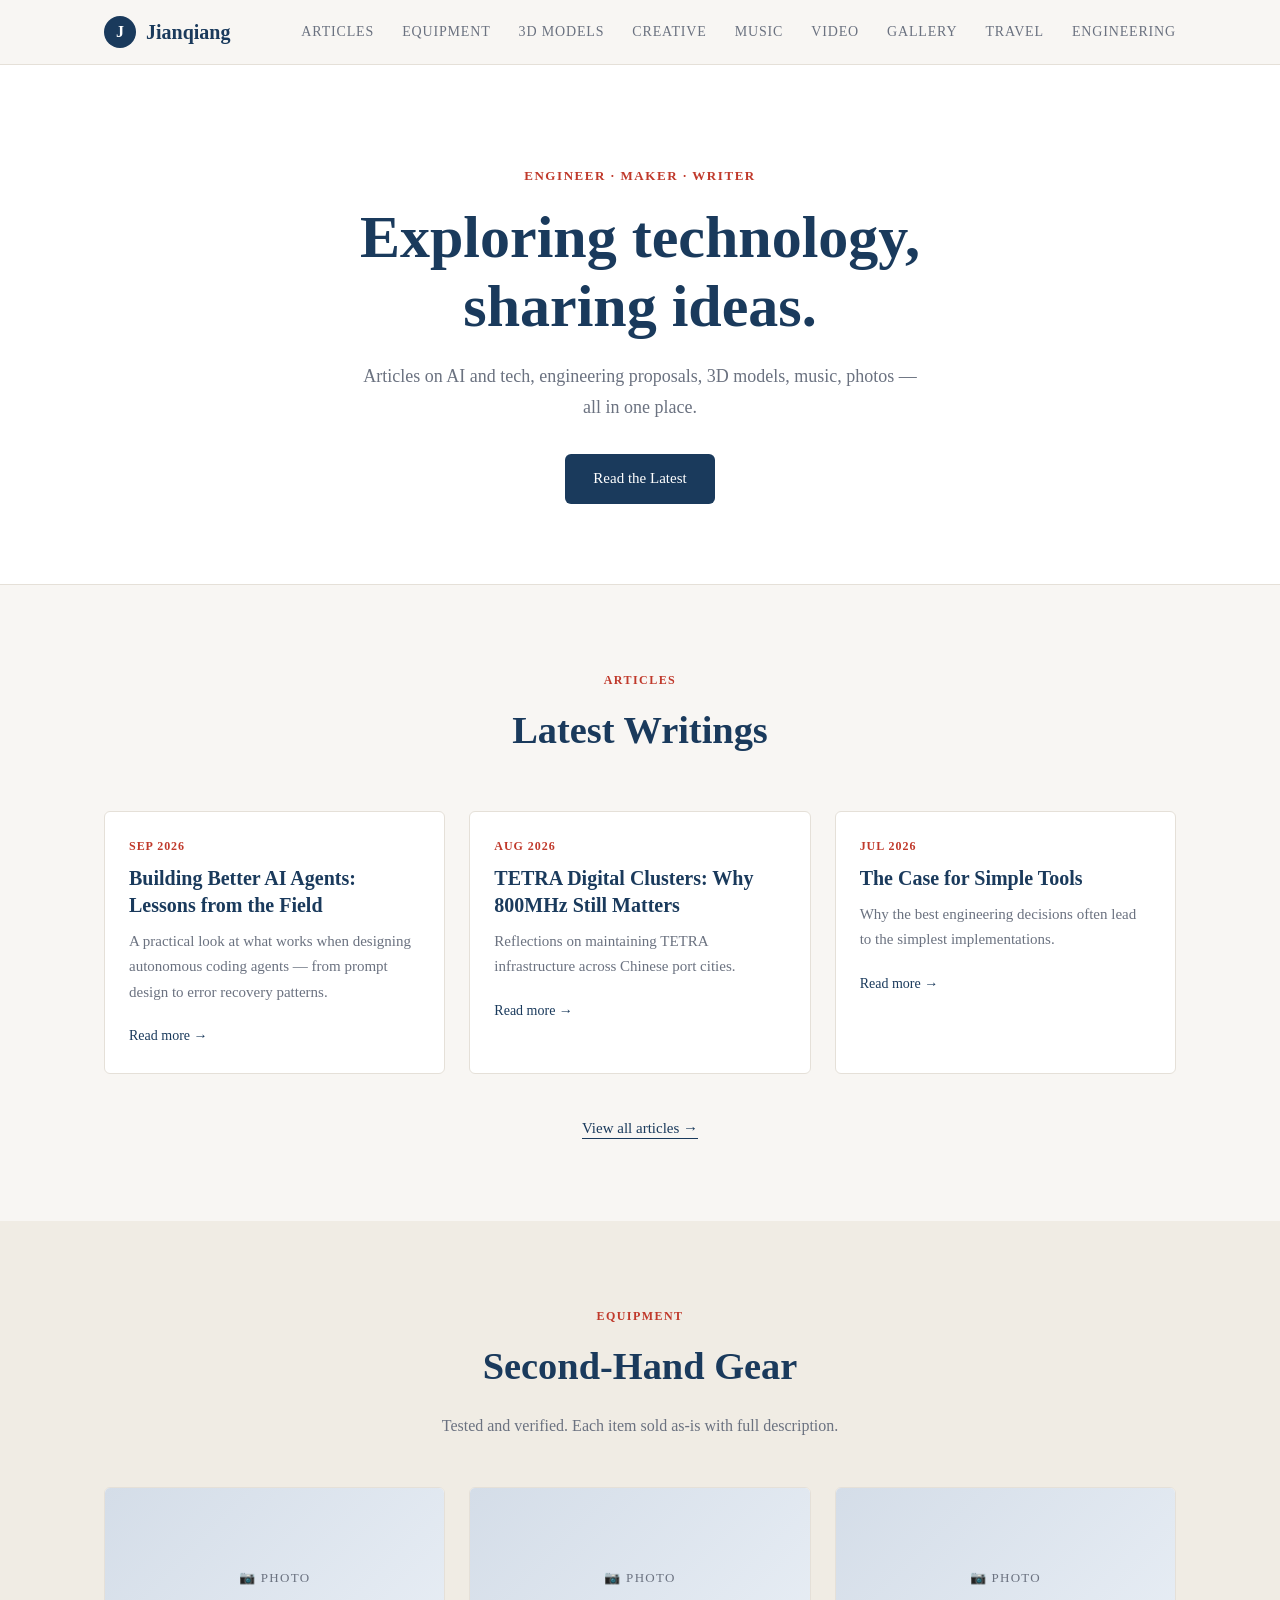
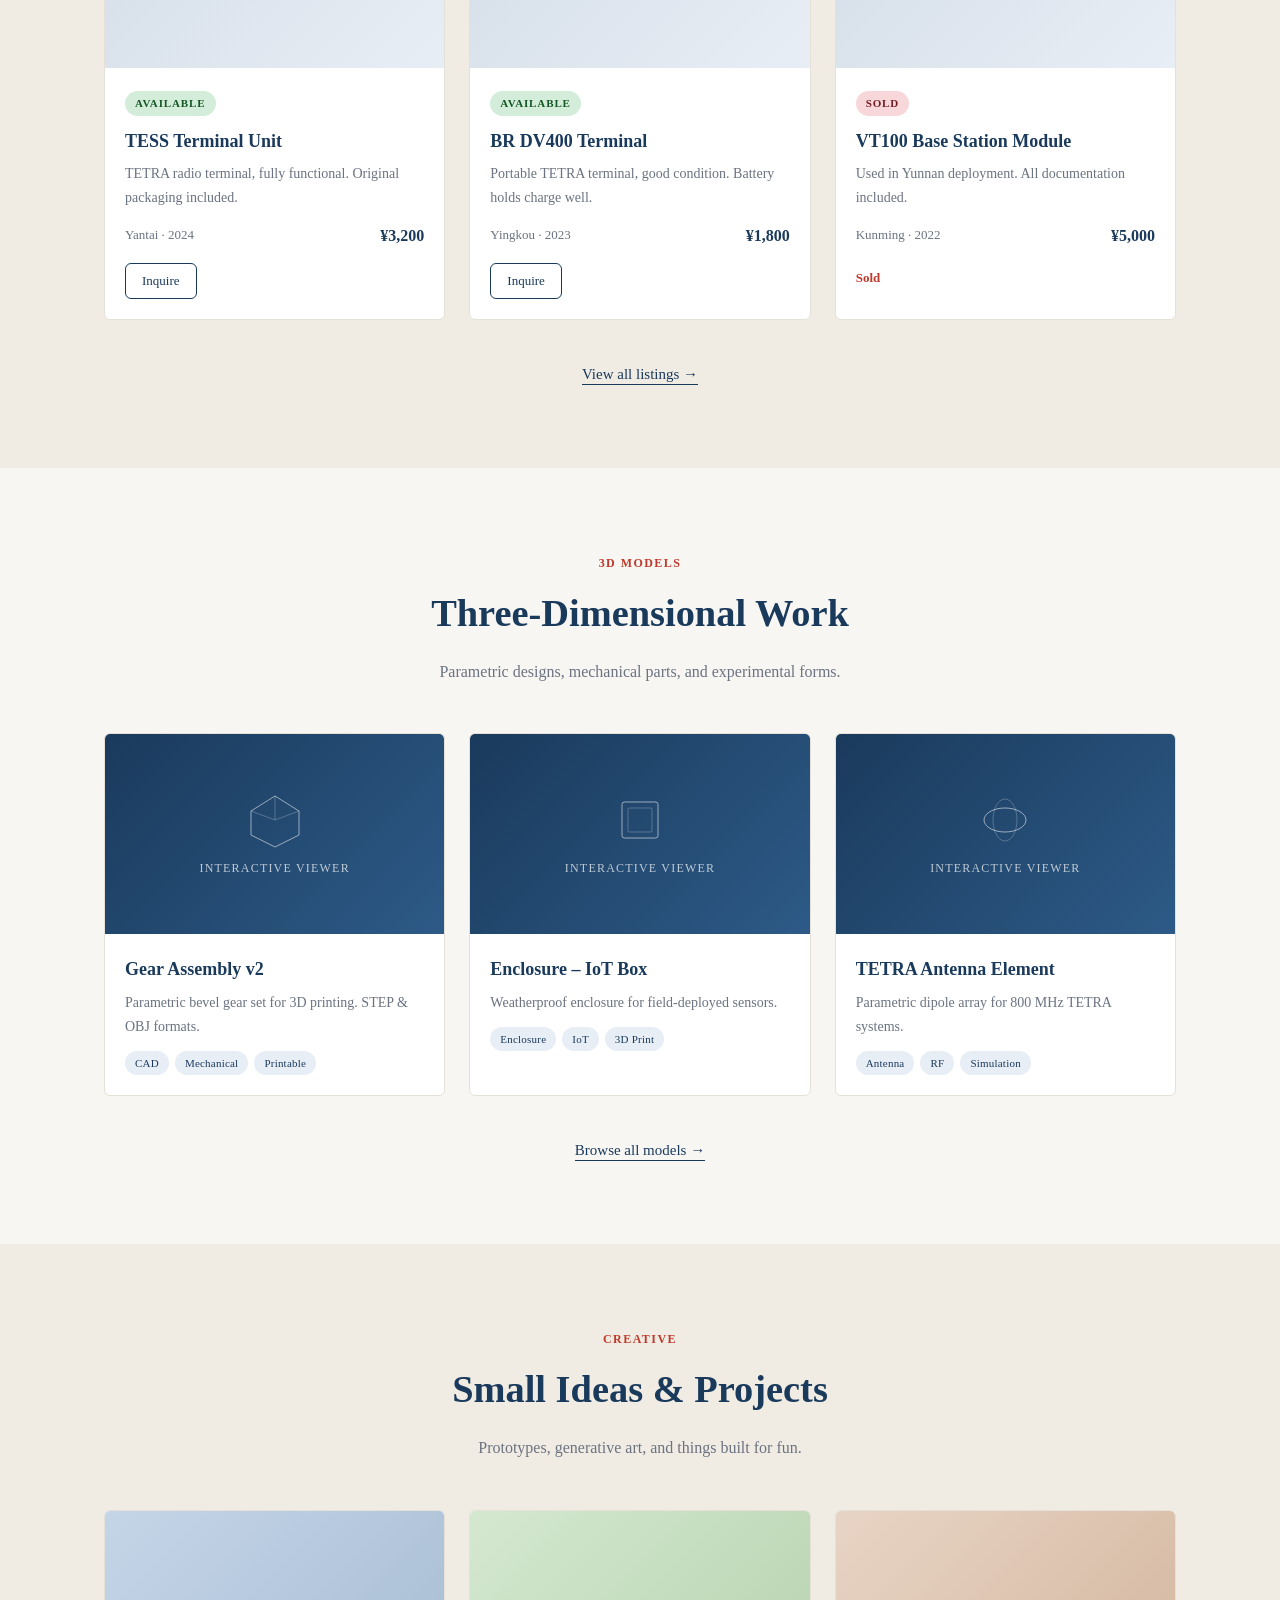
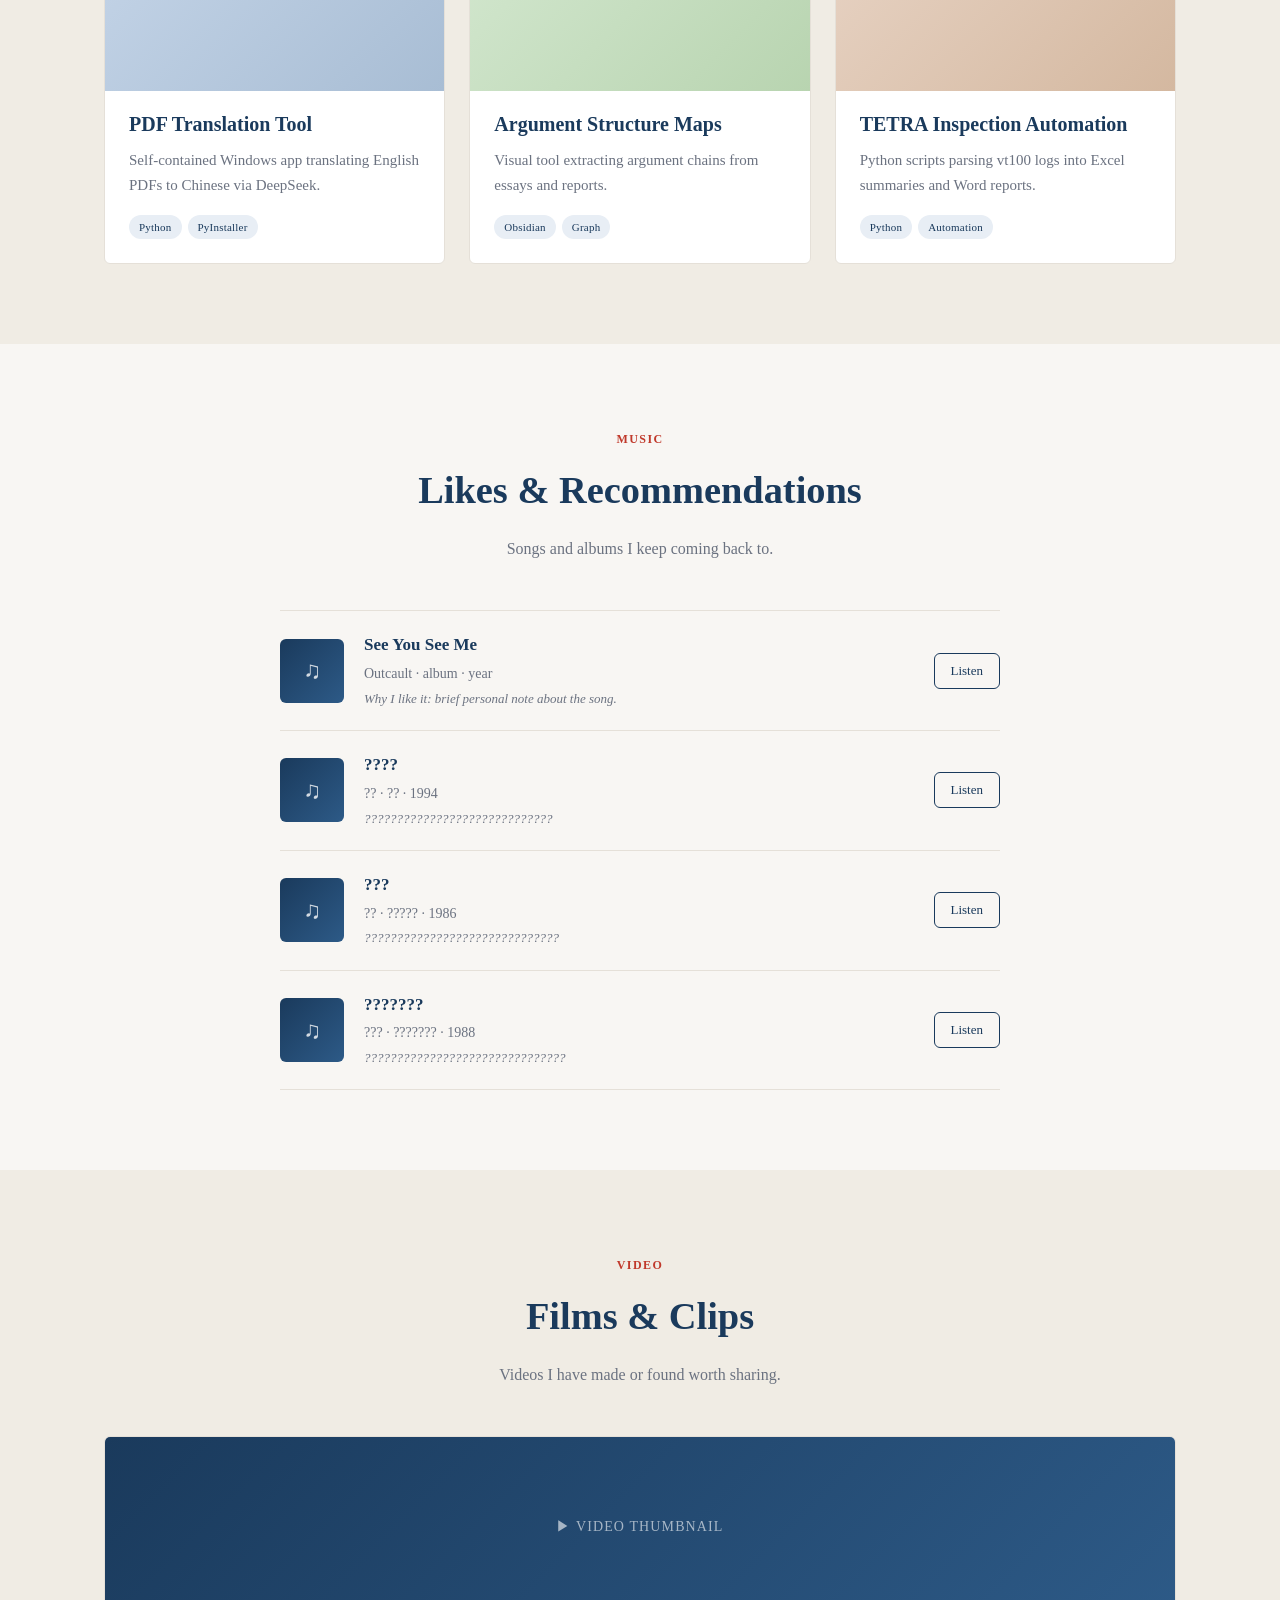
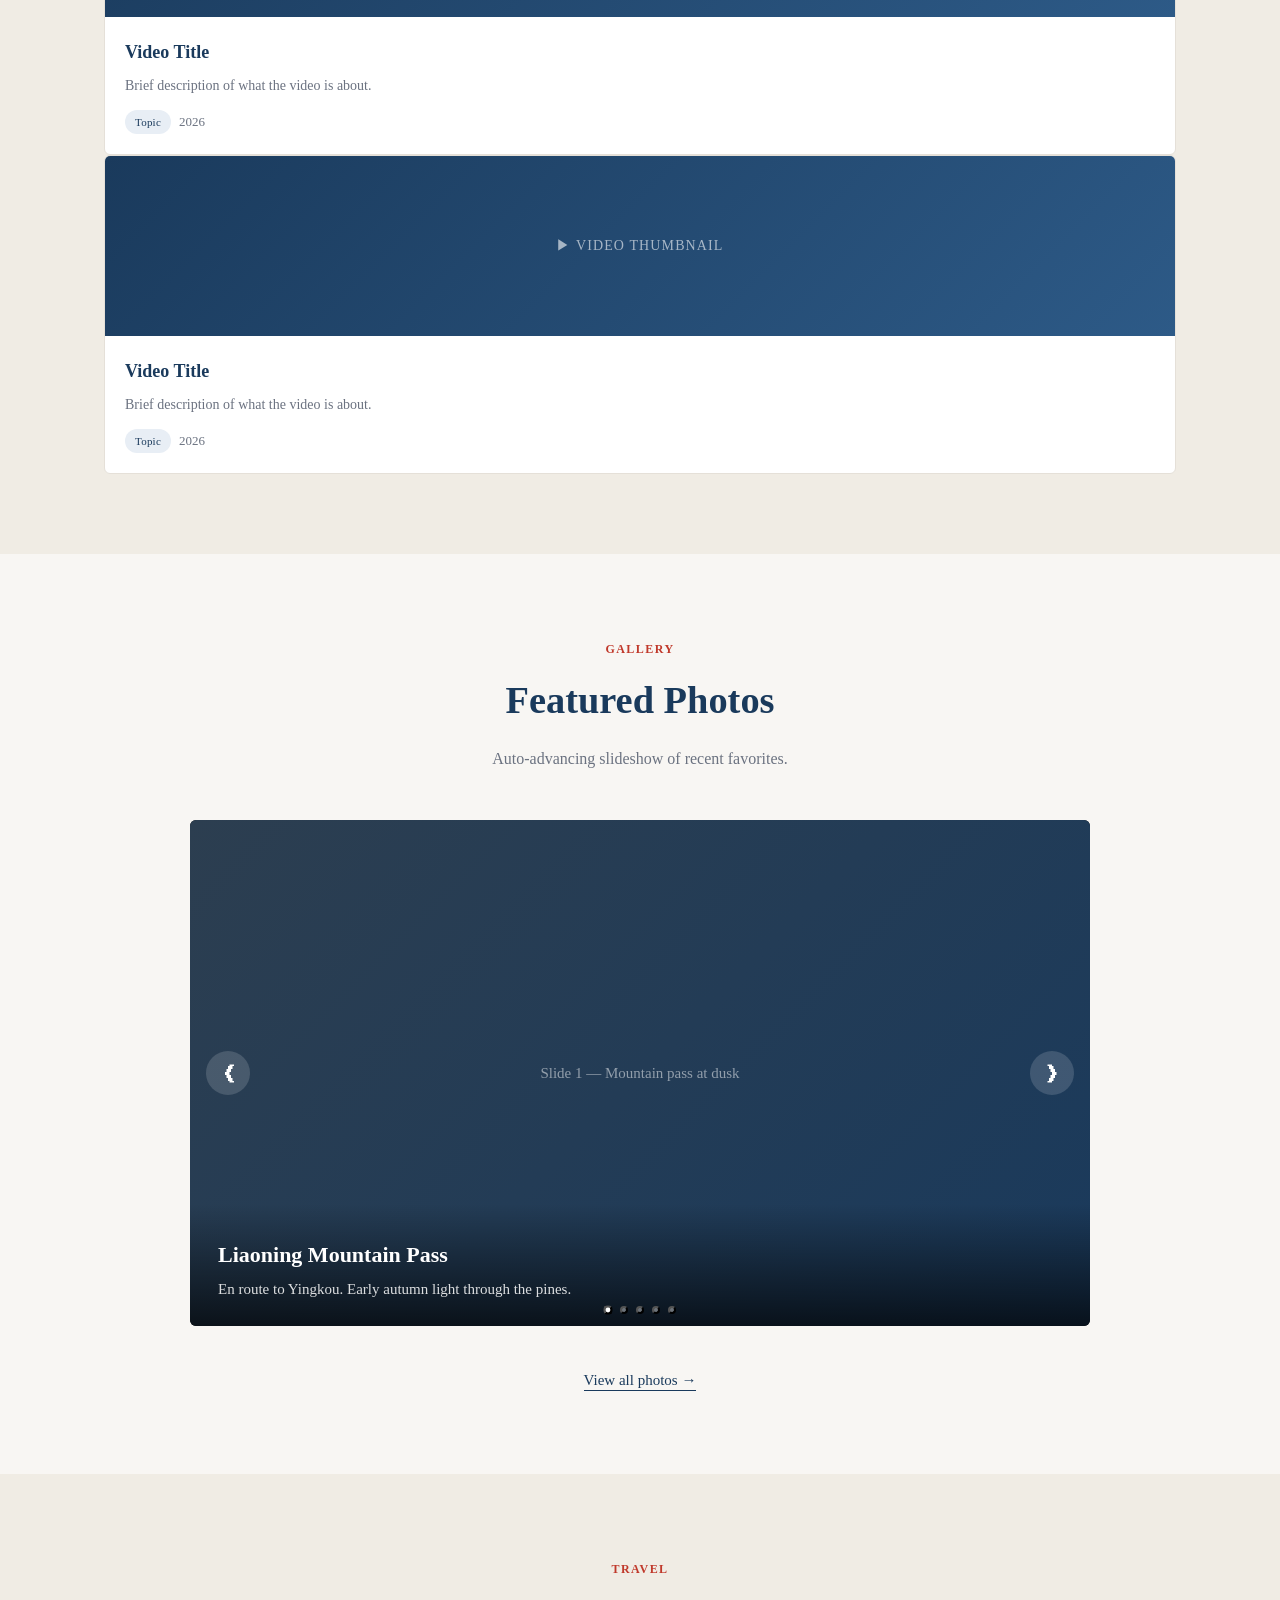
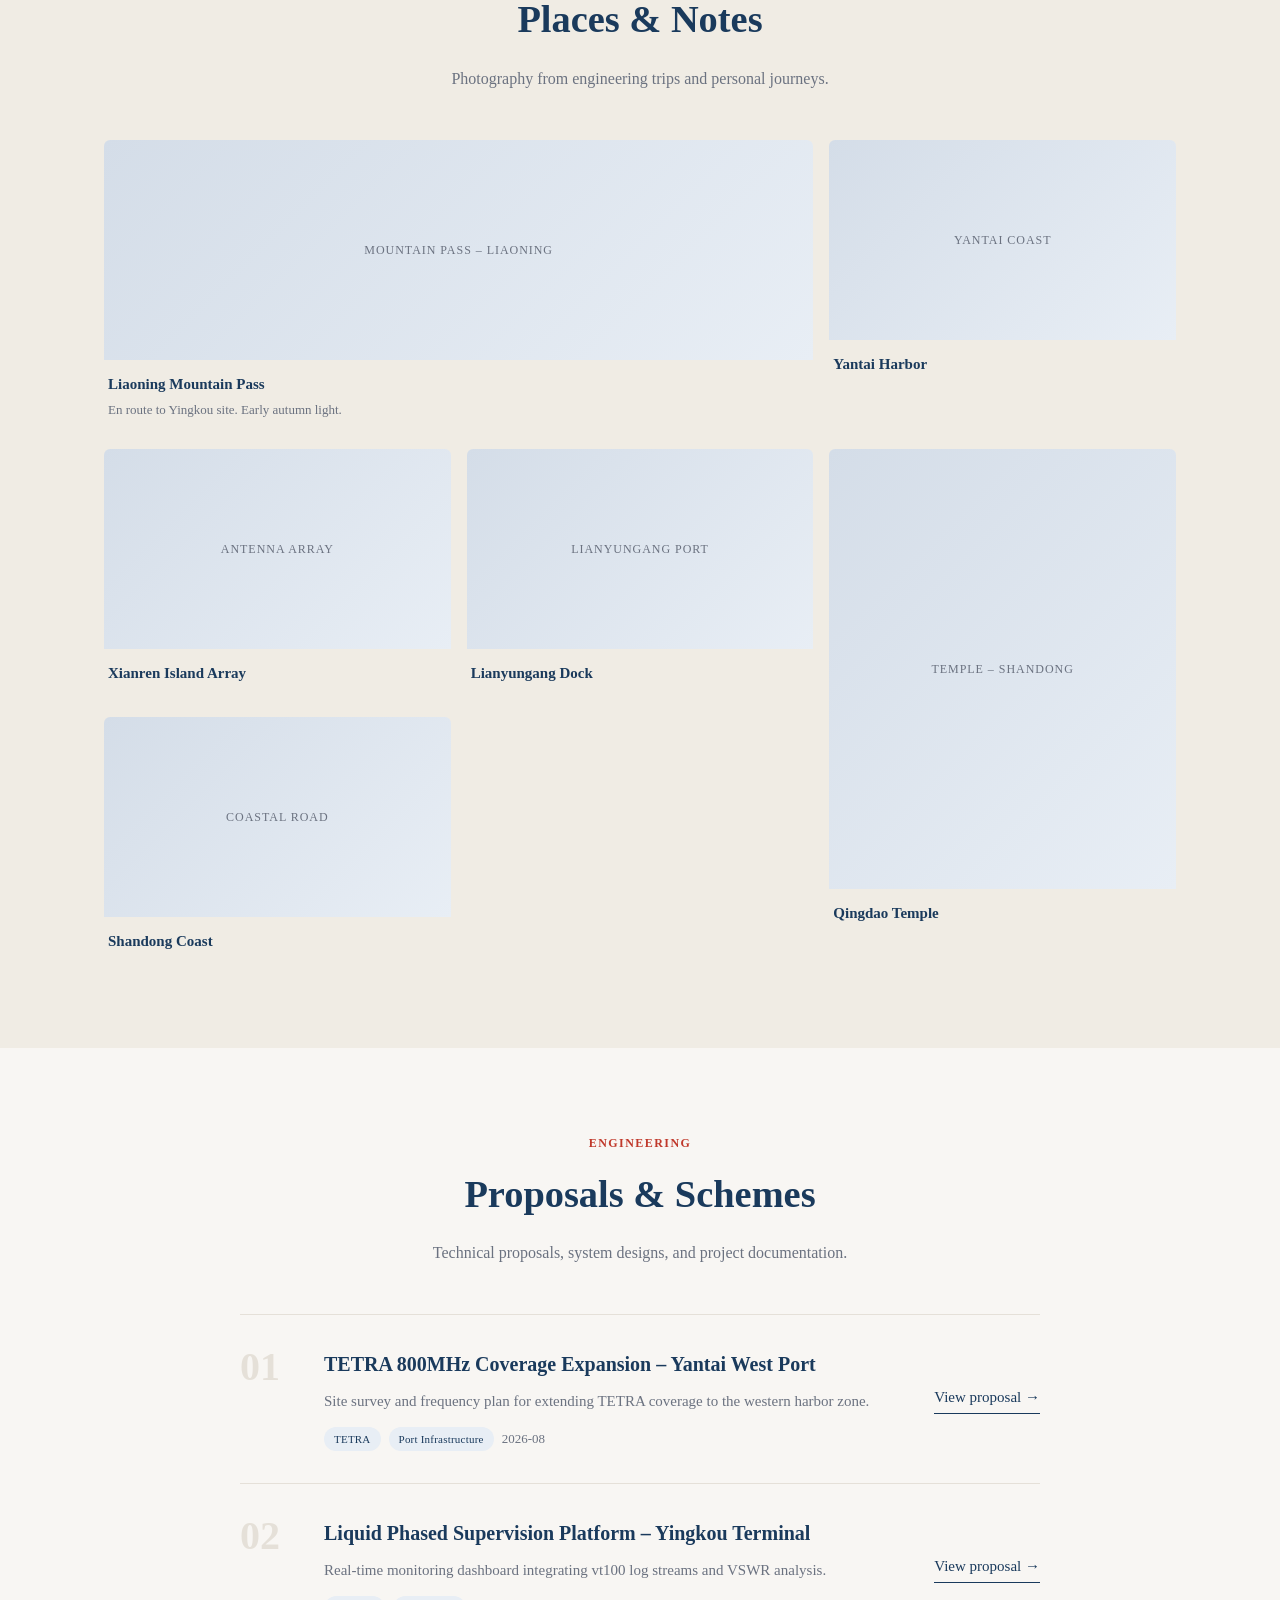
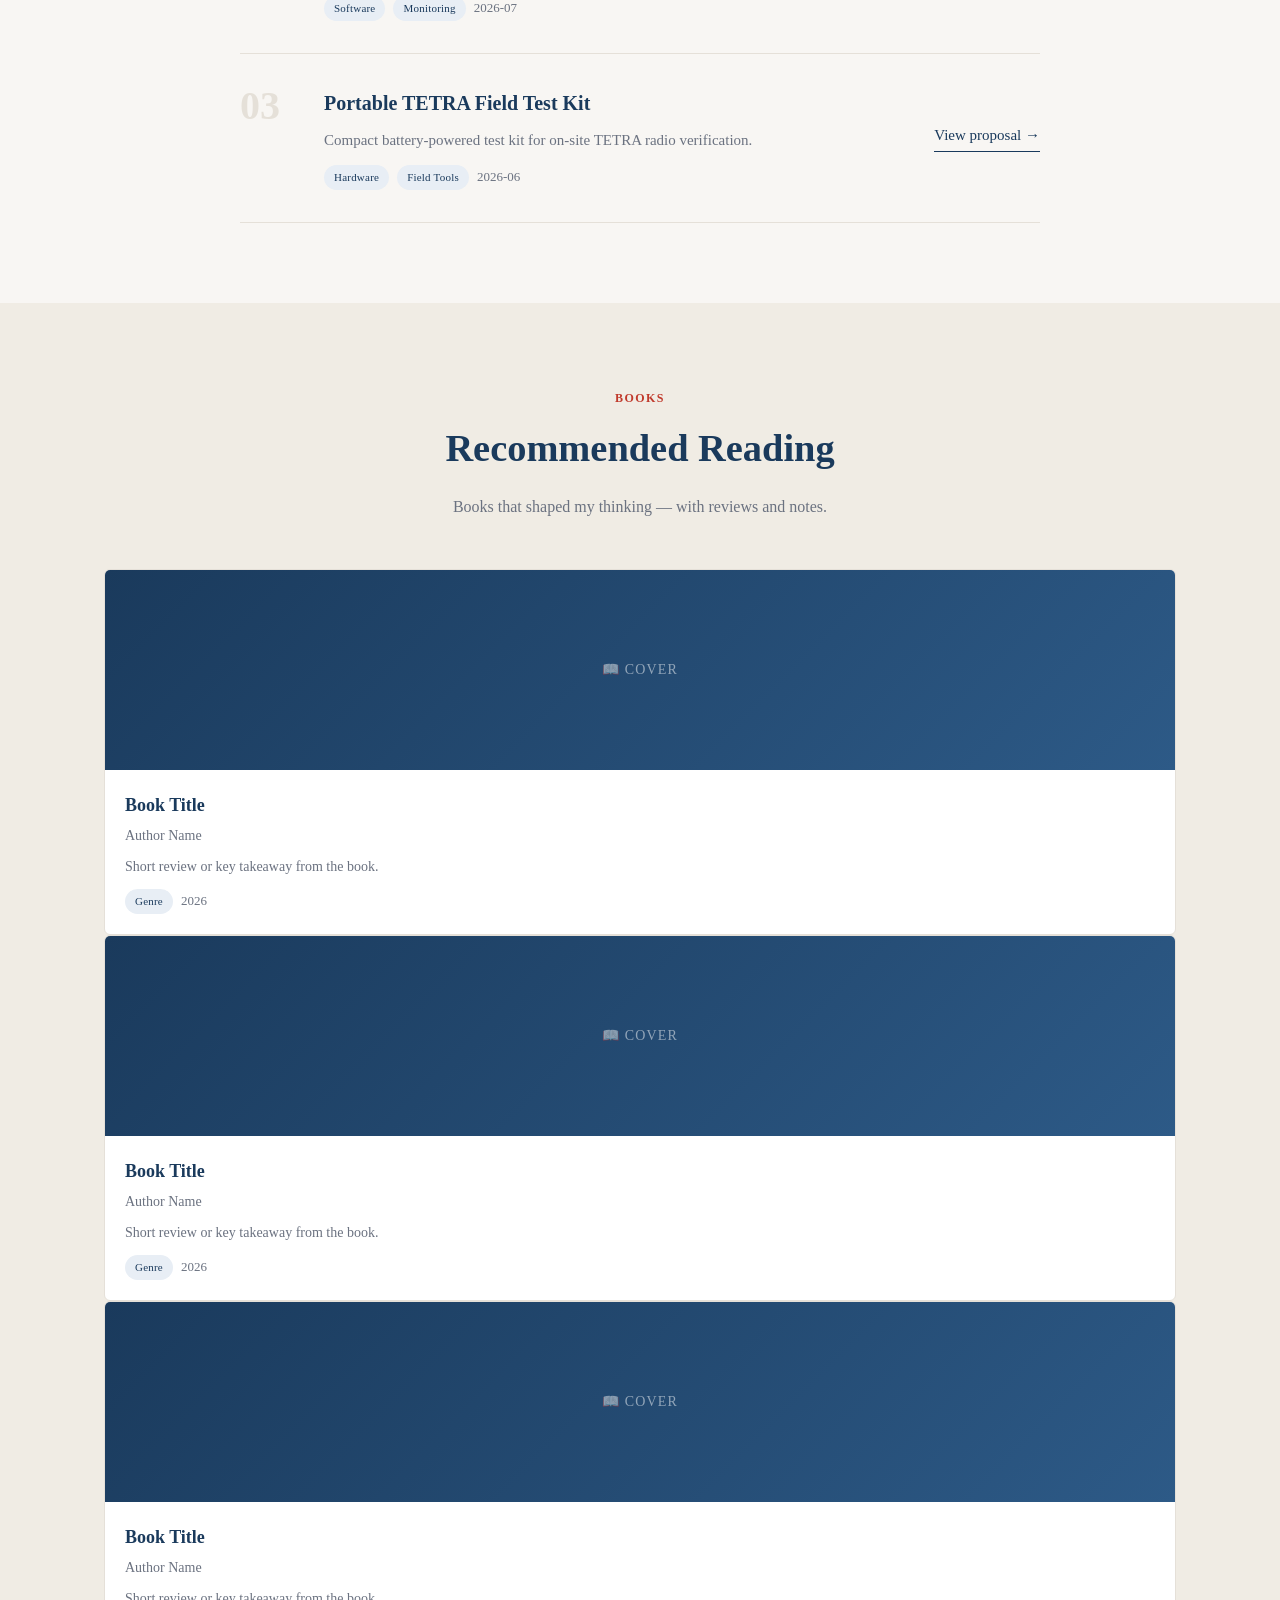
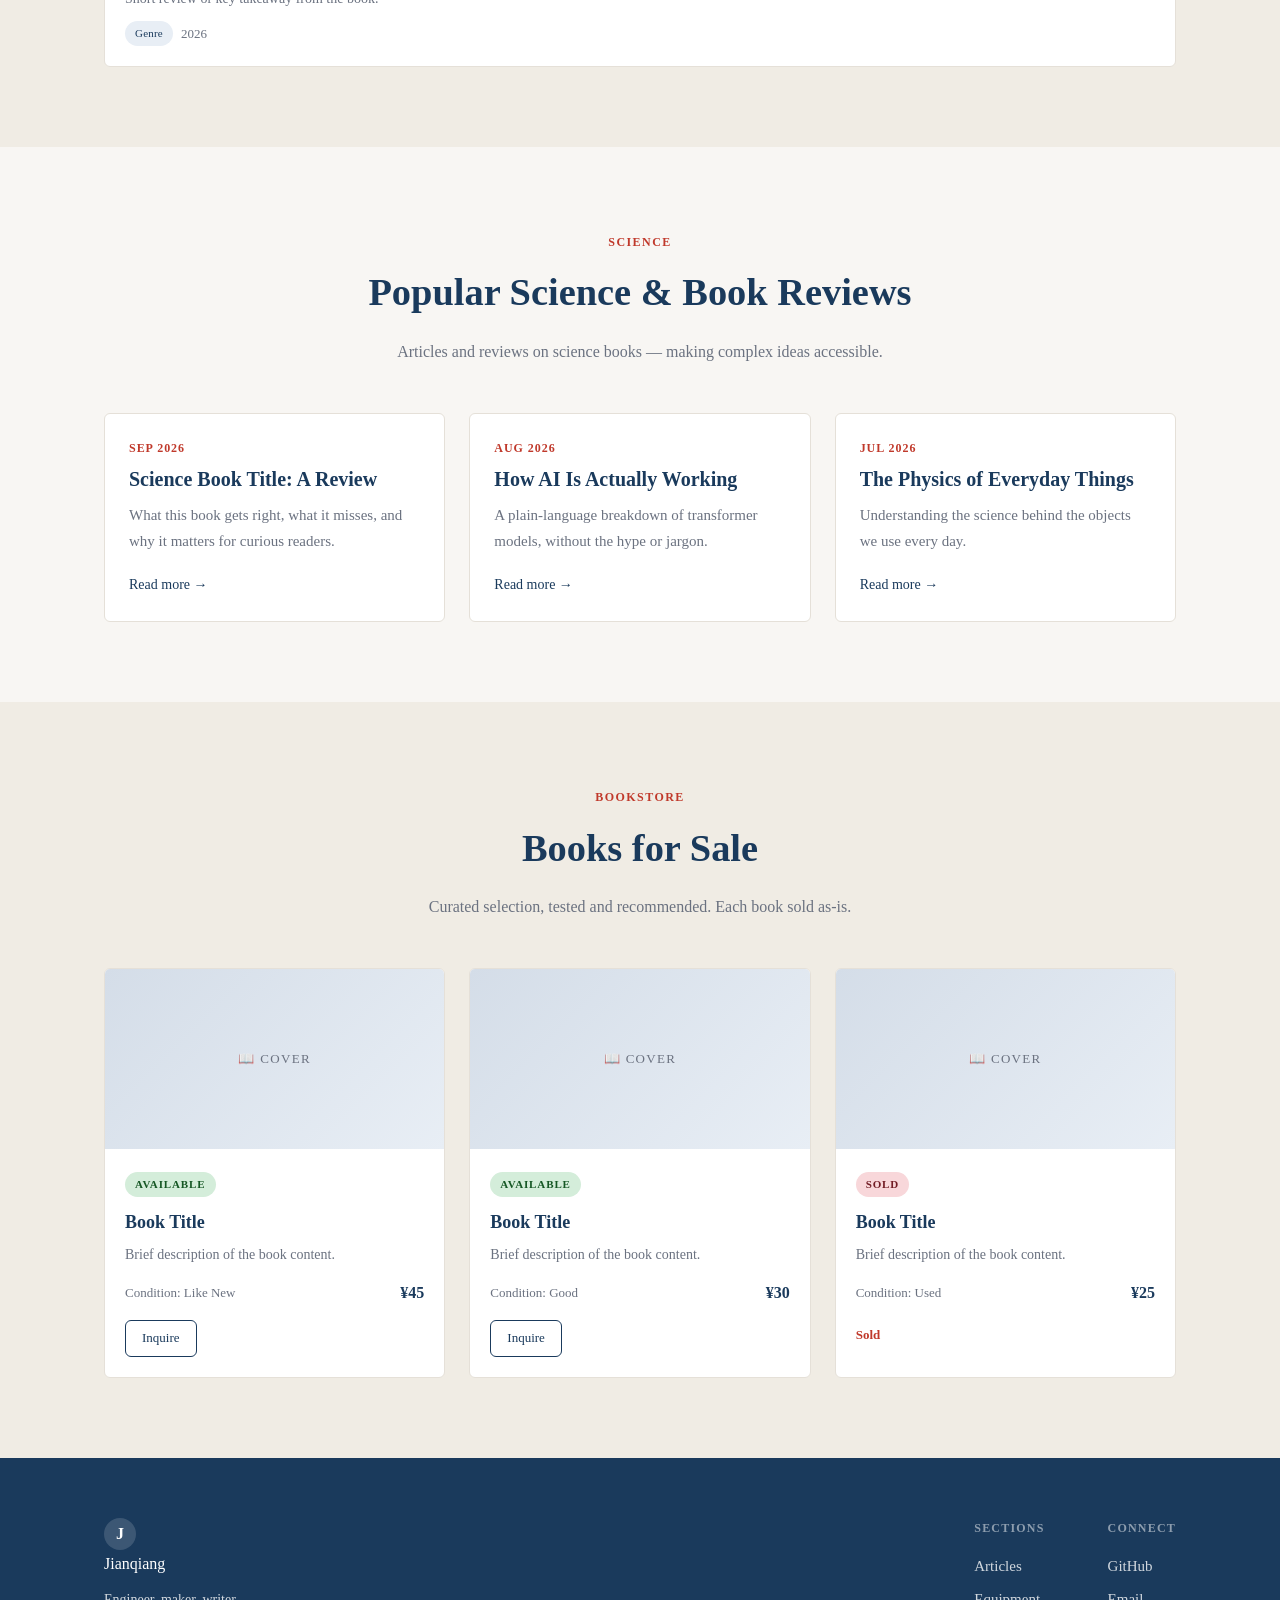
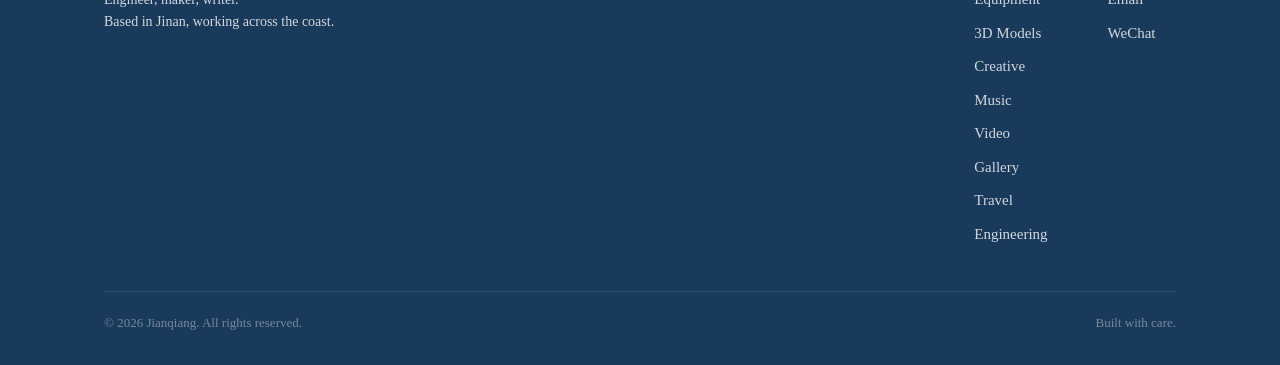
==== commit 6eec9ad3: "Add 3D model (screwdriver.step) and assets" ====
--- a/index_new.html
+++ b/index_new.html
@@ -95,9 +95,42 @@
   <div class="container">
     <div class="section-header"><span class="section-tag">Music</span><h2>Likes &amp; Recommendations</h2><p>Songs and albums I keep coming back to.</p></div>
     <div class="music-list">
-      <div class="music-item"><div class="music-cover"><span class="music-icon">&#9835;</span></div><div class="music-info"><h3>Track Title</h3><p class="music-artist">Artist &middot; Album &middot; Year</p><p class="music-note">Why I like it: brief personal note.</p></div><a href="#" class="btn btn-outline btn-sm">Listen</a></div>
-      <div class="music-item"><div class="music-cover"><span class="music-icon">&#9835;</span></div><div class="music-info"><h3>Track Title</h3><p class="music-artist">Artist &middot; Album &middot; Year</p><p class="music-note">Brief note about why this track matters.</p></div><a href="#" class="btn btn-outline btn-sm">Listen</a></div>
-      <div class="music-item"><div class="music-cover"><span class="music-icon">&#9835;</span></div><div class="music-info"><h3>Track Title</h3><p class="music-artist">Artist &middot; Album &middot; Year</p><p class="music-note">Brief note about why this track matters.</p></div><a href="#" class="btn btn-outline btn-sm">Listen</a></div>
+      <div class="music-item">
+        <div class="music-cover"><span class="music-icon">&#9835;</span></div>
+        <div class="music-info">
+          <h3>See You See Me</h3>
+          <p class="music-artist">Outcault &middot; album &middot; year</p>
+          <p class="music-note">Why I like it: brief personal note about the song.</p>
+        </div>
+        <a href="#" class="btn btn-outline btn-sm">Listen</a>
+      </div>
+      <div class="music-item">
+        <div class="music-cover"><span class="music-icon">&#9835;</span></div>
+        <div class="music-info">
+          <h3>????</h3>
+          <p class="music-artist">?? &middot; ?? &middot; 1994</p>
+          <p class="music-note">?????????????????????????????</p>
+        </div>
+        <a href="#" class="btn btn-outline btn-sm">Listen</a>
+      </div>
+      <div class="music-item">
+        <div class="music-cover"><span class="music-icon">&#9835;</span></div>
+        <div class="music-info">
+          <h3>???</h3>
+          <p class="music-artist">?? &middot; ????? &middot; 1986</p>
+          <p class="music-note">??????????????????????????????</p>
+        </div>
+        <a href="#" class="btn btn-outline btn-sm">Listen</a>
+      </div>
+      <div class="music-item">
+        <div class="music-cover"><span class="music-icon">&#9835;</span></div>
+        <div class="music-info">
+          <h3>???????</h3>
+          <p class="music-artist">??? &middot; ??????? &middot; 1988</p>
+          <p class="music-note">???????????????????????????????</p>
+        </div>
+        <a href="#" class="btn btn-outline btn-sm">Listen</a>
+      </div>
     </div>
   </div>
 </section>
--- a/css/style.css
+++ b/css/style.css
@@ -506,4 +506,38 @@
 .video-info h3 a:hover { color: var(--clr-accent); }
 .video-desc { font-size: 0.875rem; color: var(--clr-text-muted); margin-bottom: 12px; }
 .video-meta { display: flex; flex-wrap: wrap; gap: 8px; align-items: center; }
-.video-meta .date { font-size: 0.8125rem; color: var(--clr-text-muted); }
+.video-meta .date { font-size: 0.8125rem; color: var(--clr-text-muted); }\n
+/* BOOKS */
+.book-grid {
+  display: grid;
+  grid-template-columns: repeat(auto-fill, minmax(260px, 1fr));
+  gap: 24px;
+}
+.book-card {
+  background: var(--clr-white);
+  border: 1px solid var(--clr-border);
+  border-radius: var(--radius);
+  overflow: hidden;
+  transition: box-shadow 0.2s, transform 0.2s;
+}
+.book-card:hover {
+  box-shadow: 0 8px 30px rgba(26,58,92,0.1);
+  transform: translateY(-2px);
+}
+.book-cover {
+  height: 200px;
+  background: linear-gradient(135deg, #1a3a5c, #2d5a87);
+  display: grid; place-items: center;
+  color: rgba(255,255,255,0.5);
+  font-size: 0.875rem; text-transform: uppercase; letter-spacing: 0.08em;
+}
+.book-info { padding: 20px; }
+.book-info h3 {
+  font-family: var(--font-serif);
+  font-size: 1.125rem; font-weight: 700;
+  color: var(--clr-primary); margin-bottom: 4px;
+}
+.book-author { font-size: 0.875rem; color: var(--clr-text-muted); margin-bottom: 8px; }
+.book-desc { font-size: 0.875rem; color: var(--clr-text-muted); margin-bottom: 12px; line-height: 1.5; }
+.book-meta { display: flex; flex-wrap: wrap; gap: 8px; align-items: center; }
+.book-meta .date { font-size: 0.8125rem; color: var(--clr-text-muted); }
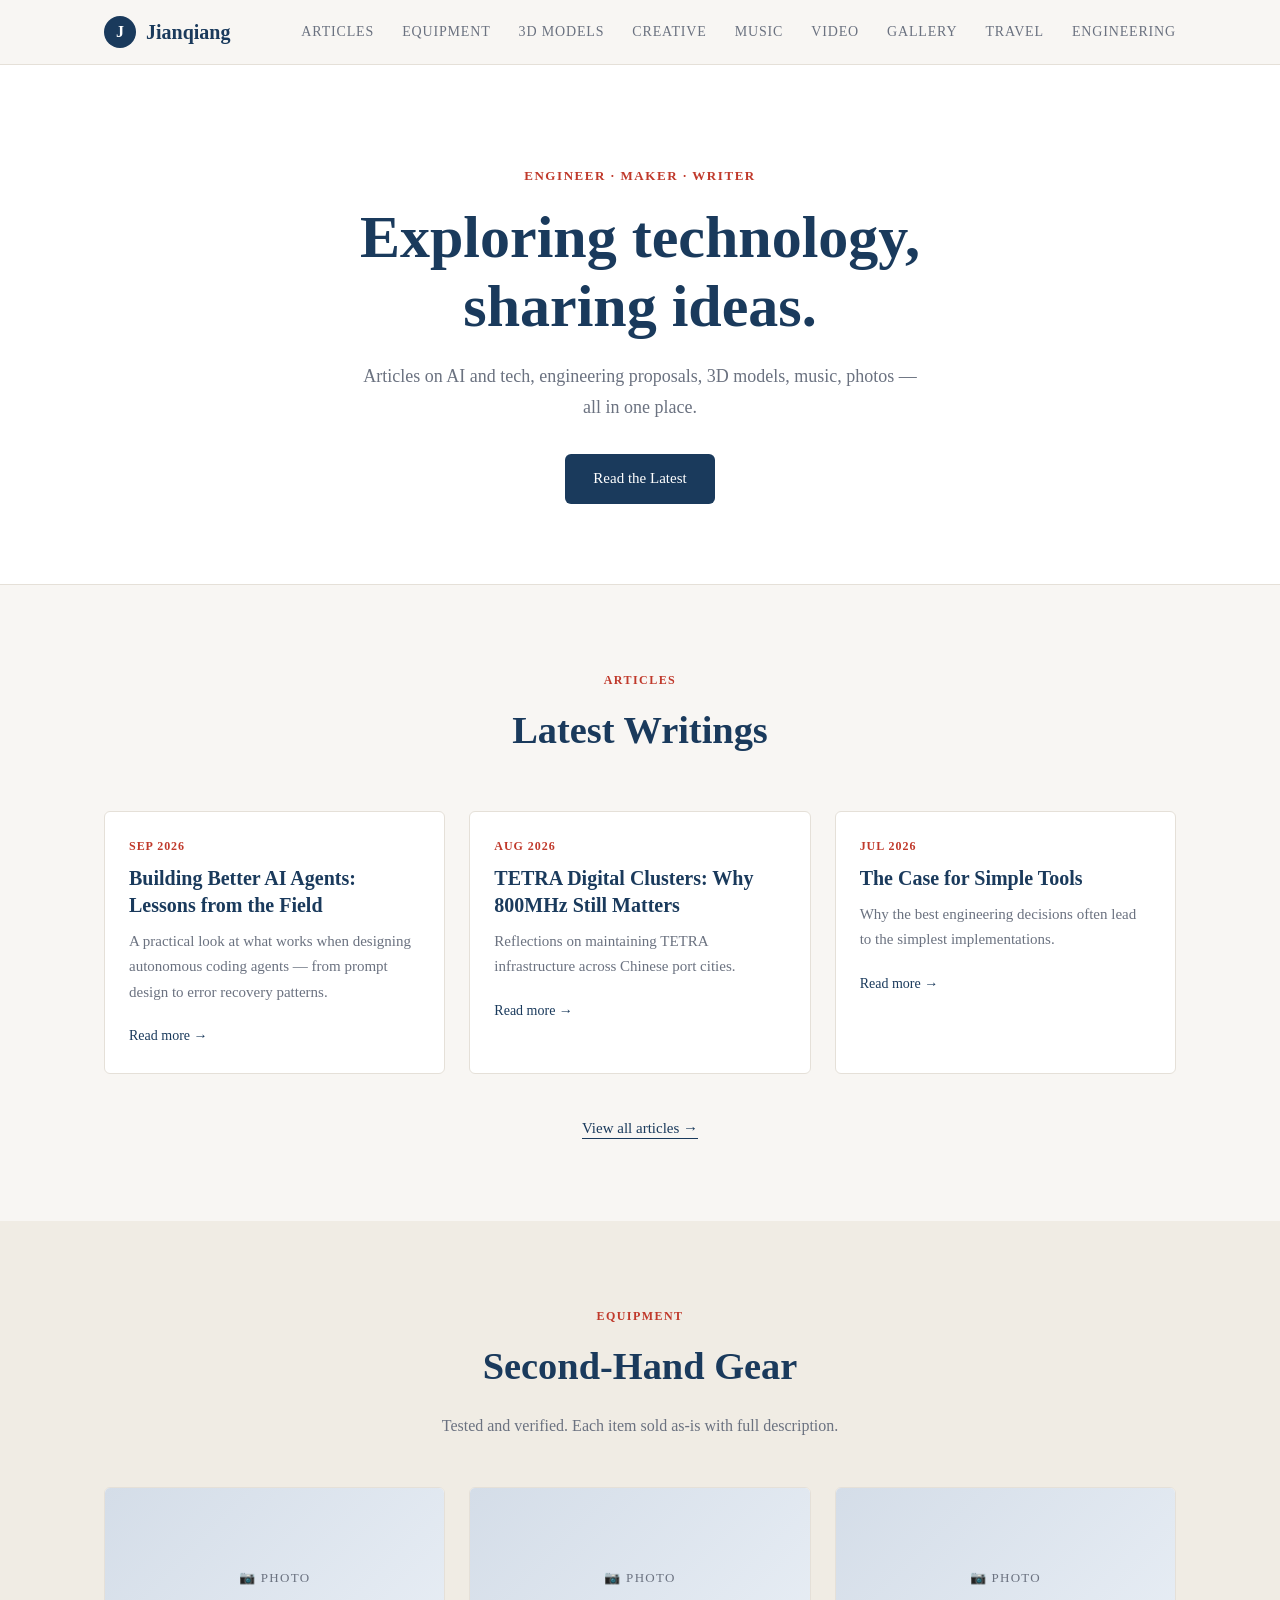
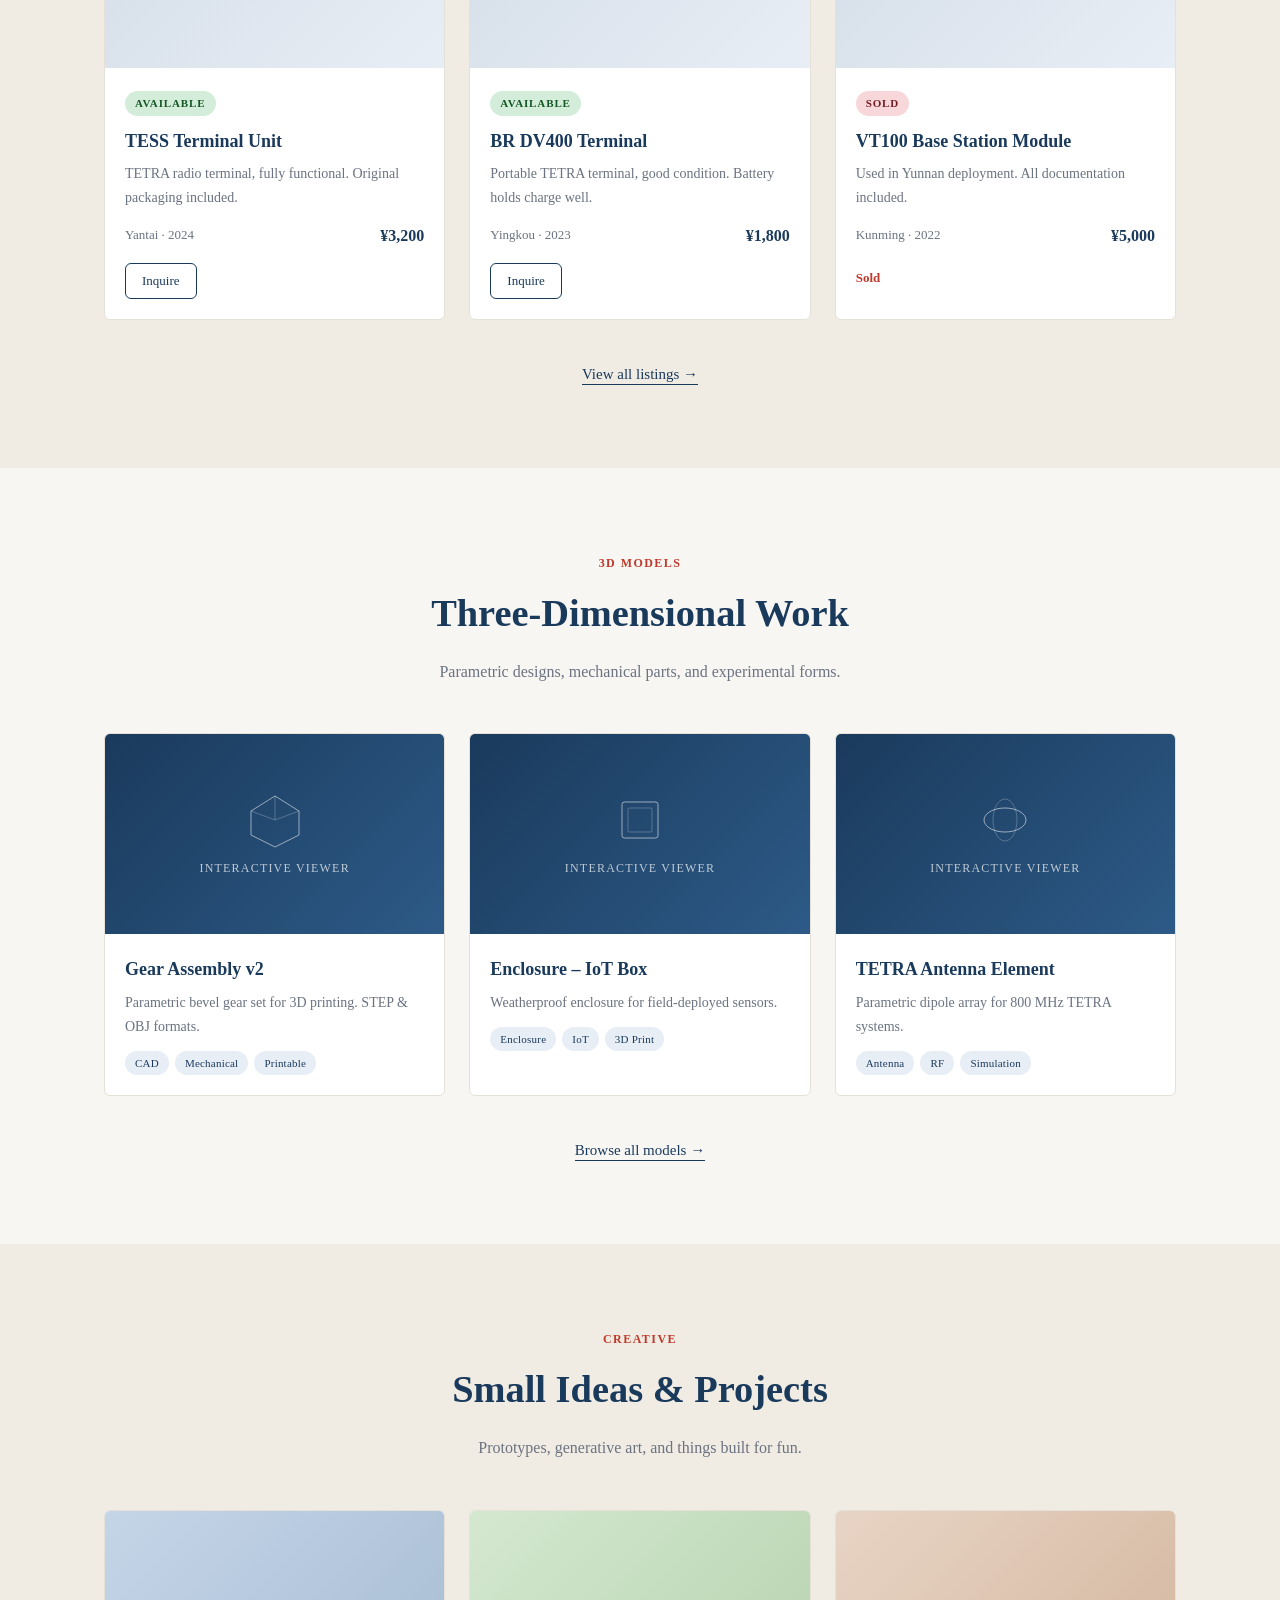
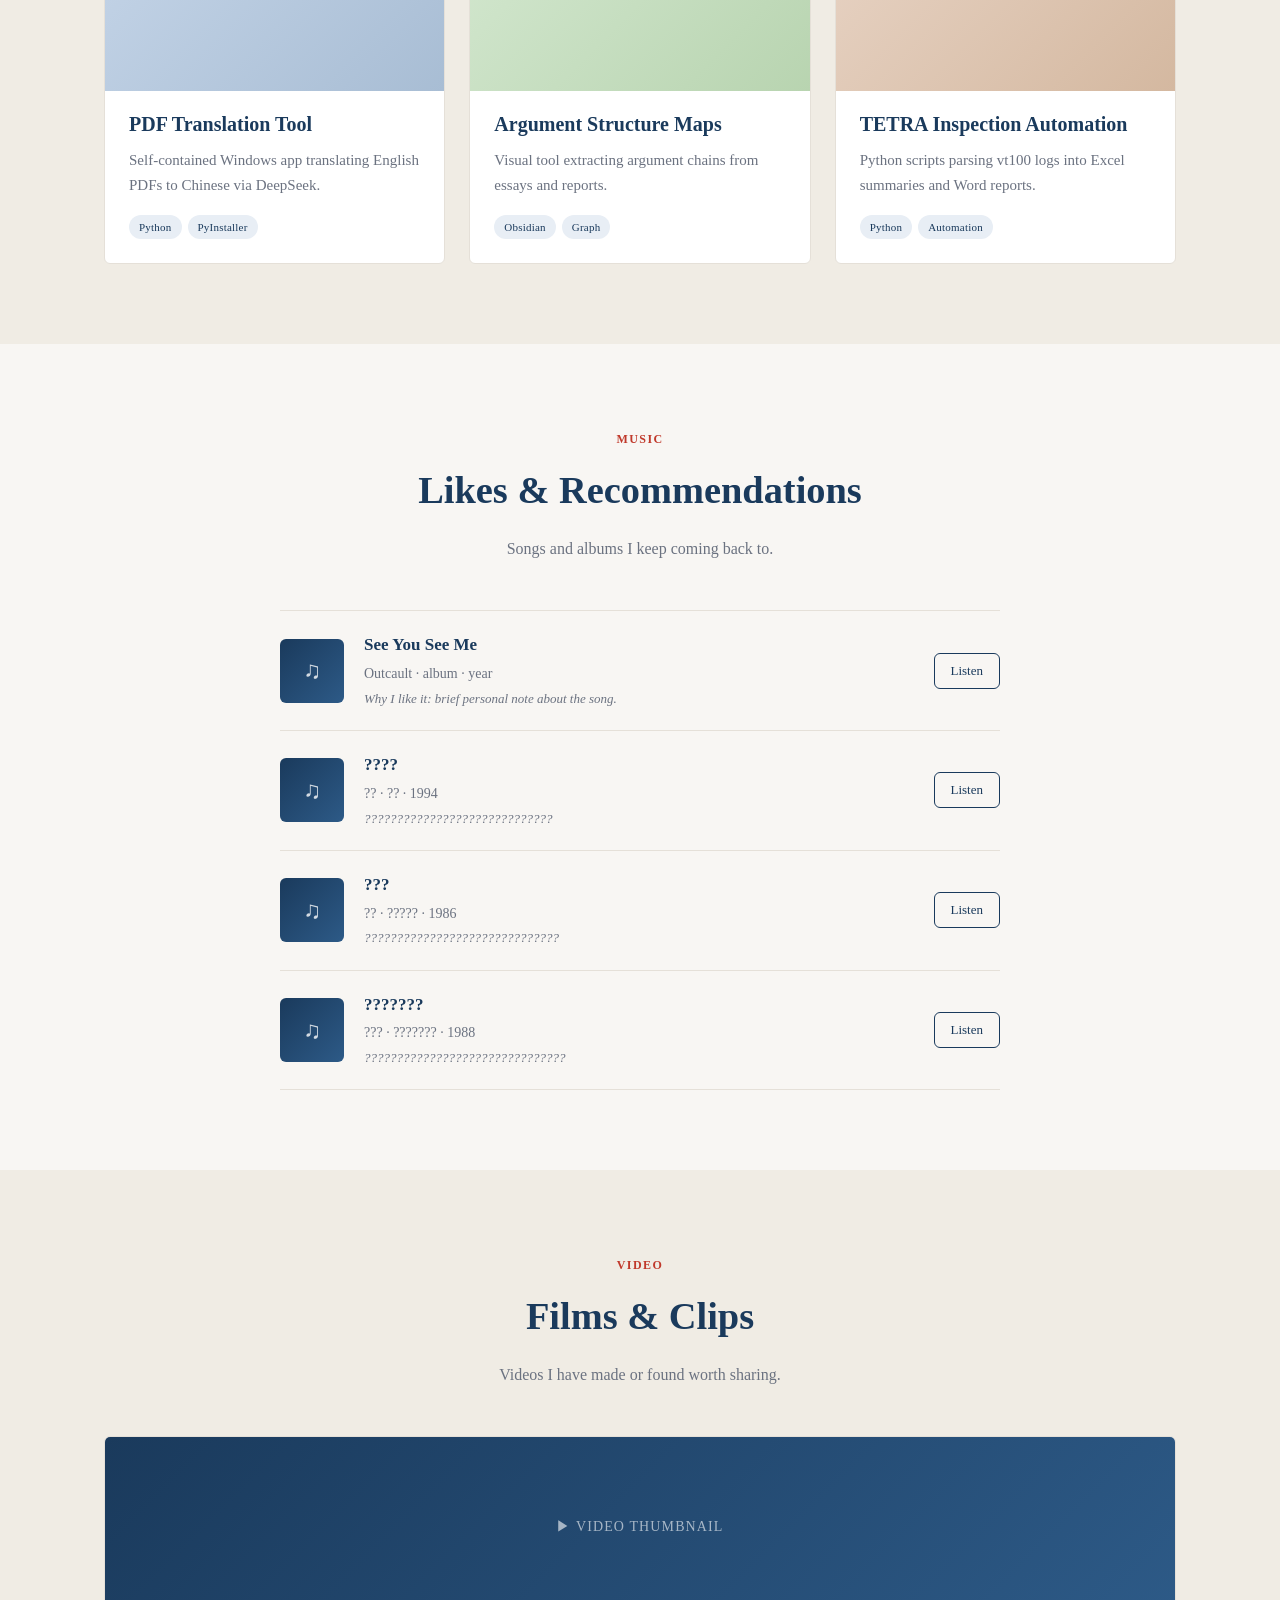
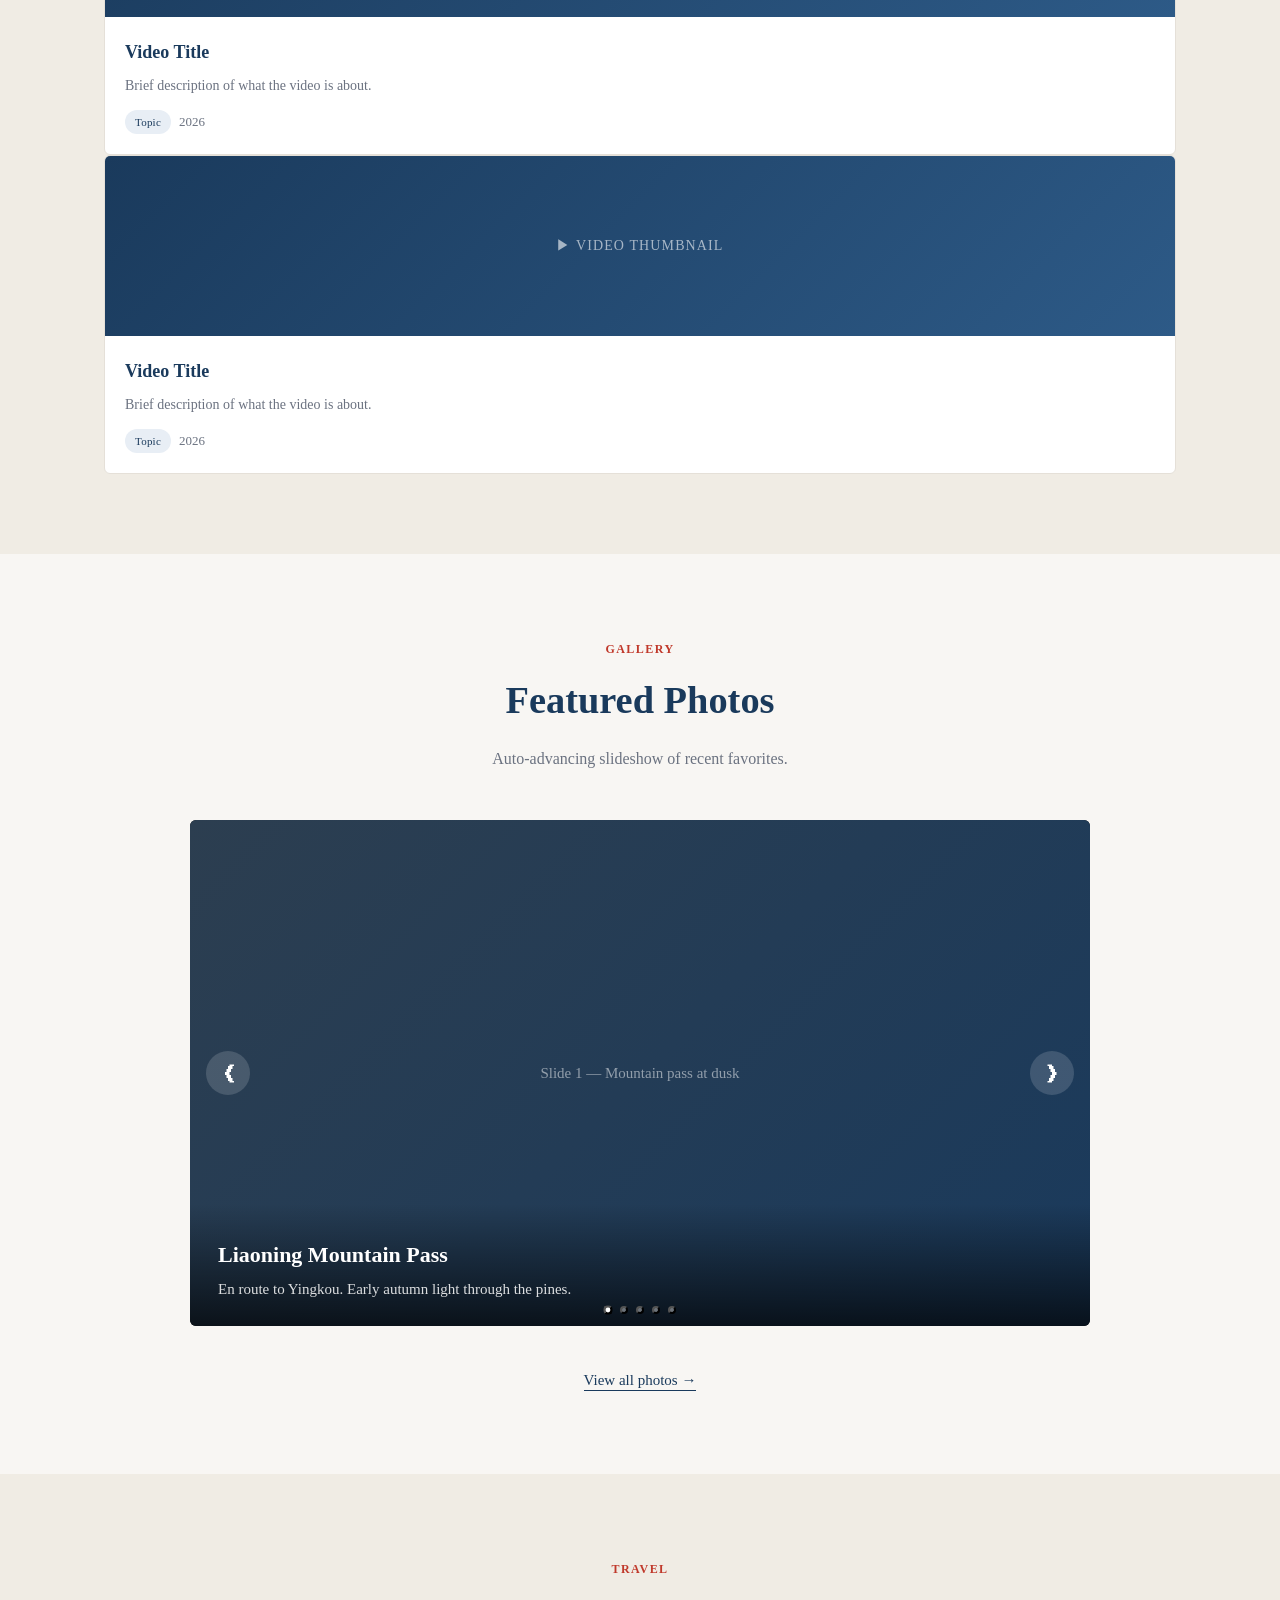
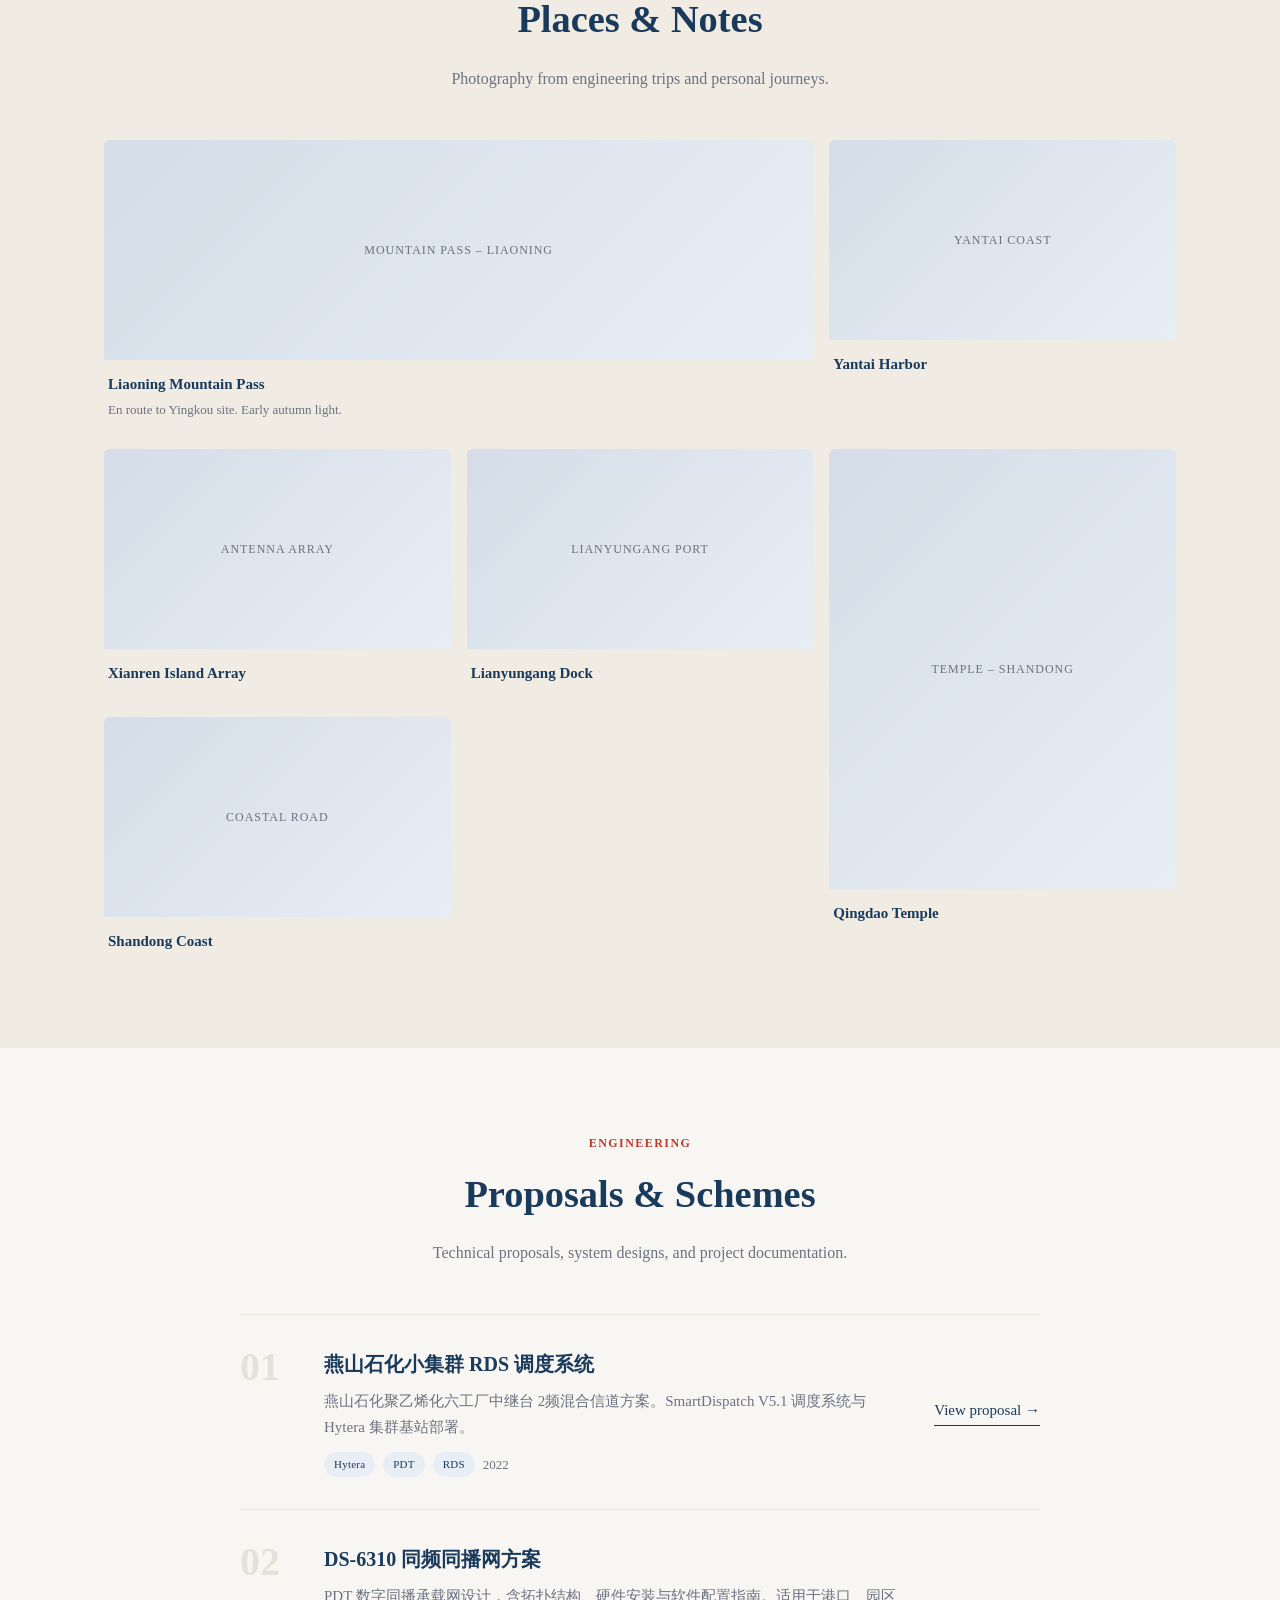
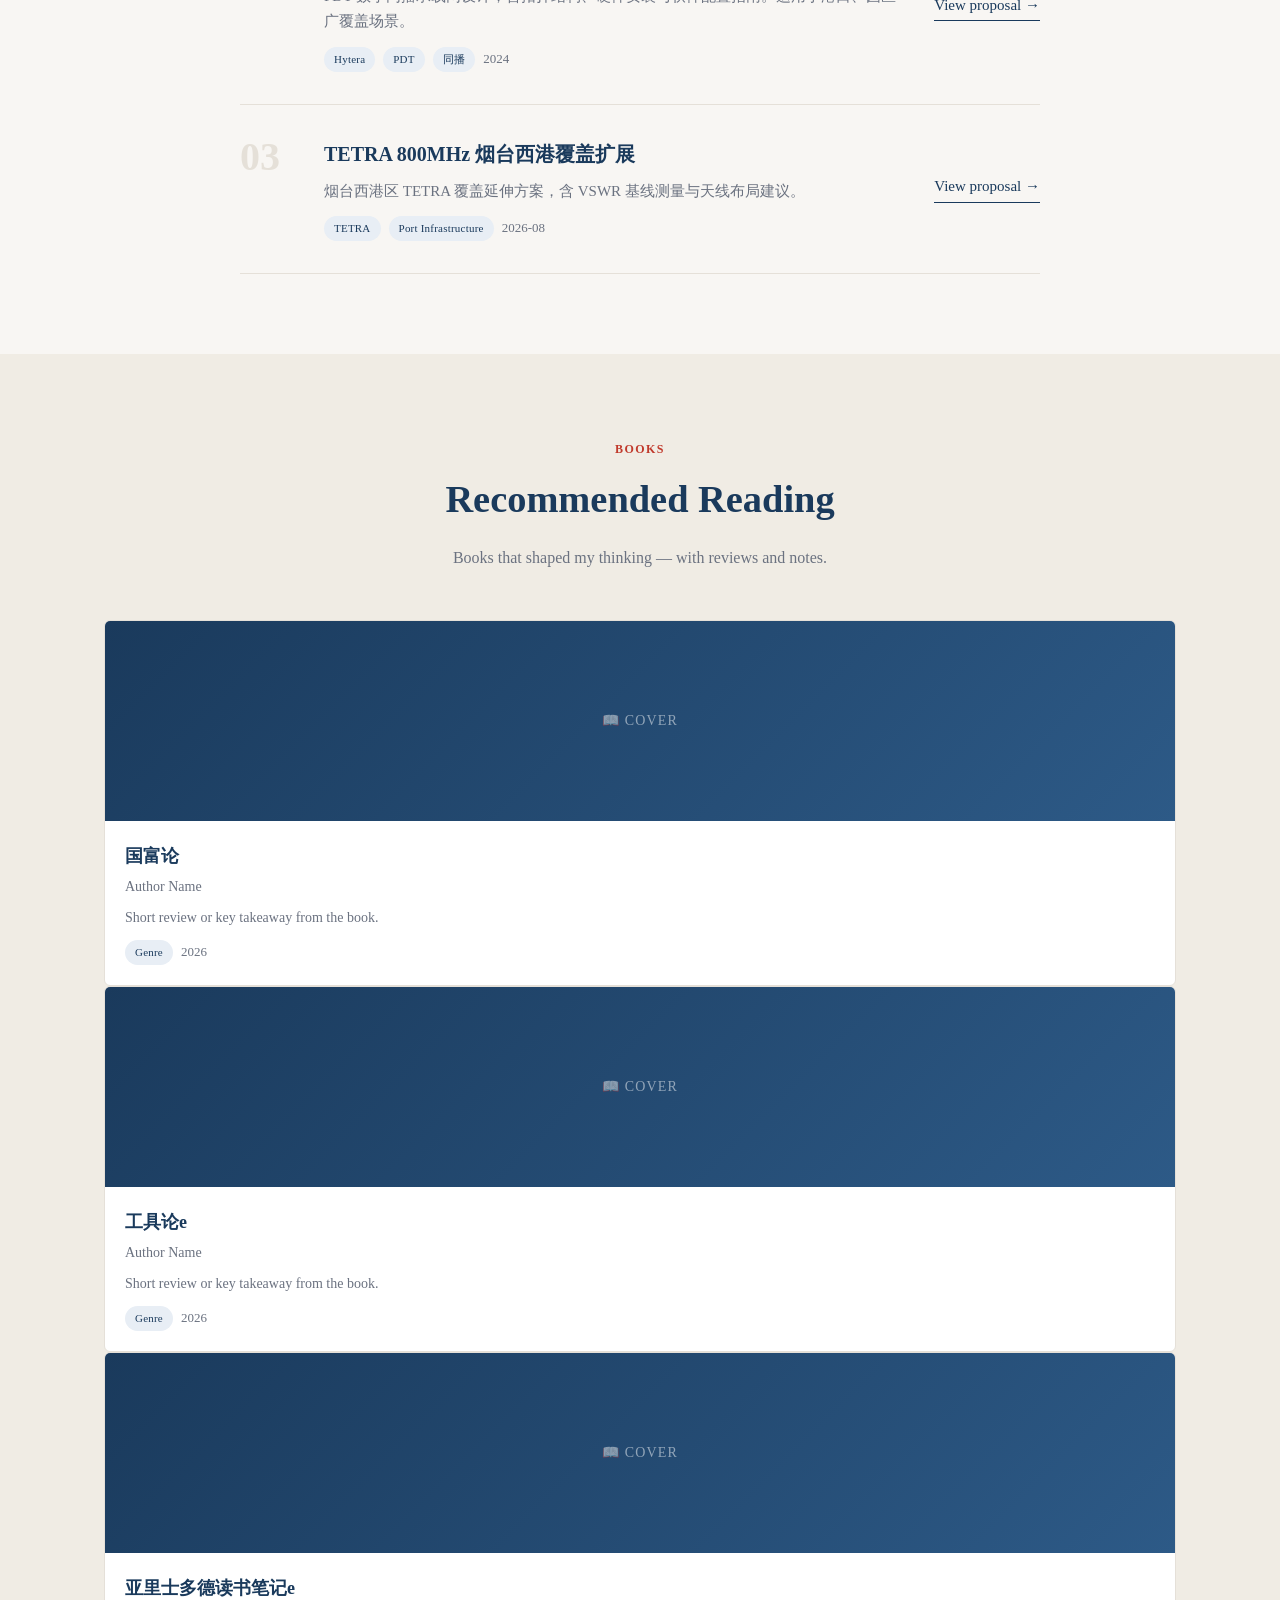
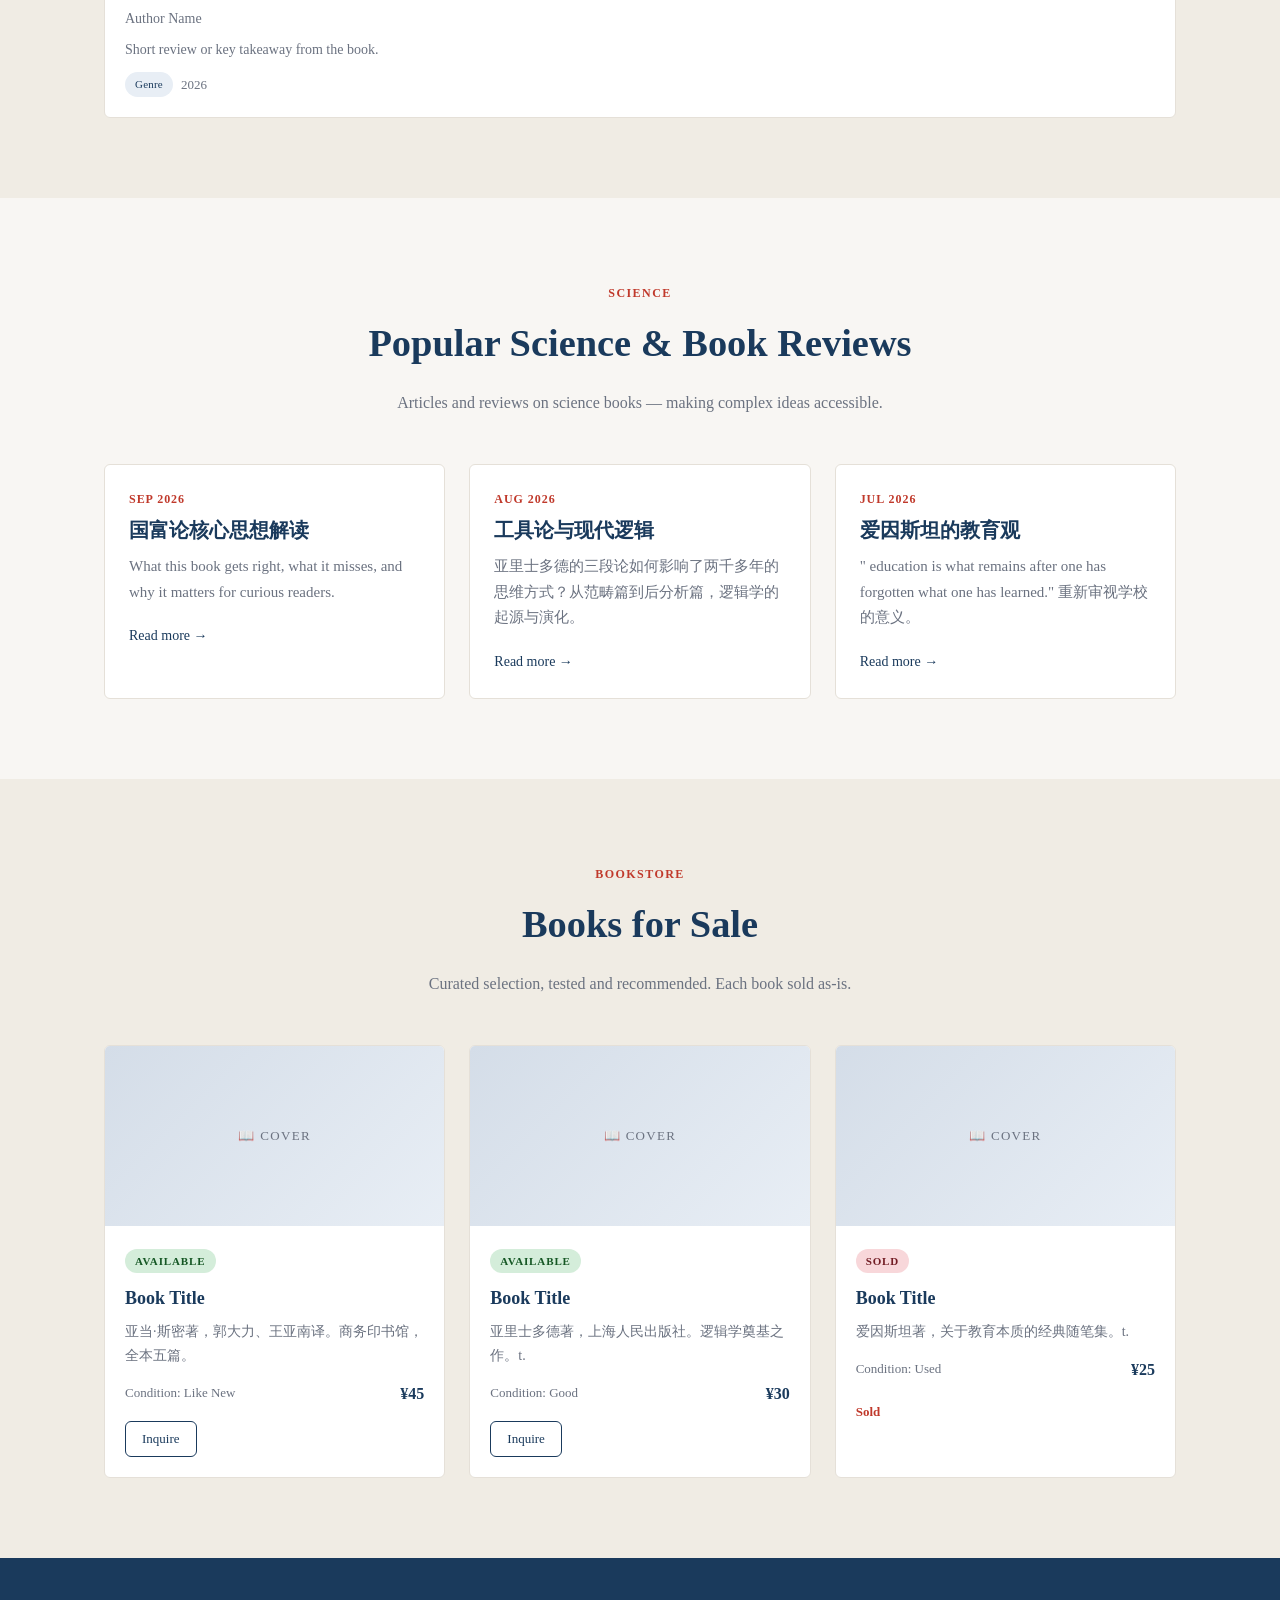
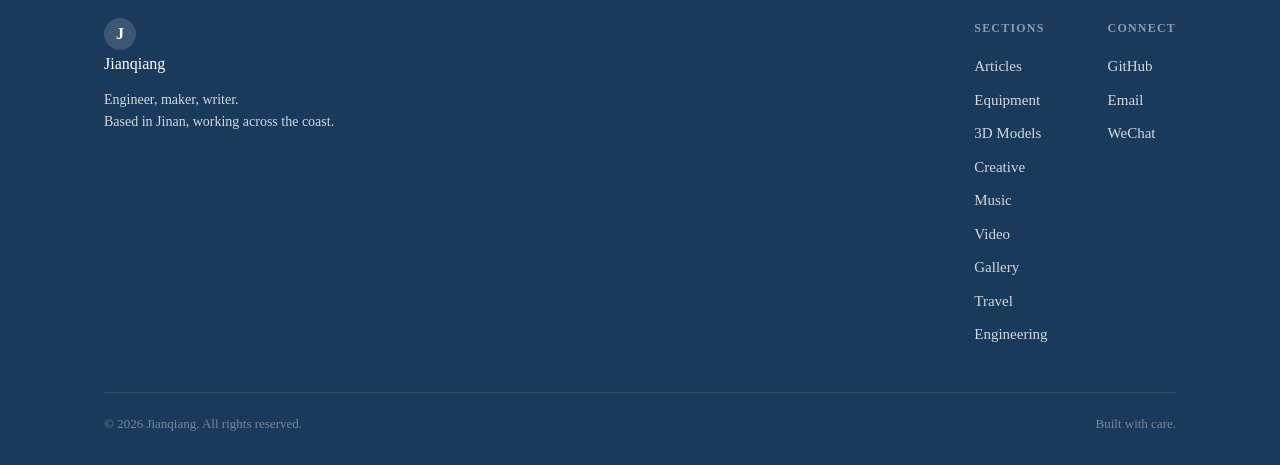
==== commit dbc9a264: "Add real content: books, science, engineering proposals" ====
--- a/index_new.html
+++ b/index_new.html
@@ -182,9 +182,9 @@
   <div class="container">
     <div class="section-header"><span class="section-tag">Engineering</span><h2>Proposals &amp; Schemes</h2><p>Technical proposals, system designs, and project documentation.</p></div>
     <div class="proposal-list">
-      <div class="proposal-item"><div class="proposal-number">01</div><div class="proposal-content"><h3>TETRA 800MHz Coverage Expansion &ndash; Yantai West Port</h3><p>Site survey and frequency plan for extending TETRA coverage to the western harbor zone.</p><div class="proposal-meta"><span class="tag">TETRA</span><span class="tag">Port Infrastructure</span><span class="date">2026-08</span></div></div><a href="#" class="link-arrow">View proposal &rarr;</a></div>
-      <div class="proposal-item"><div class="proposal-number">02</div><div class="proposal-content"><h3>Liquid Phased Supervision Platform &ndash; Yingkou Terminal</h3><p>Real-time monitoring dashboard integrating vt100 log streams and VSWR analysis.</p><div class="proposal-meta"><span class="tag">Software</span><span class="tag">Monitoring</span><span class="date">2026-07</span></div></div><a href="#" class="link-arrow">View proposal &rarr;</a></div>
-      <div class="proposal-item"><div class="proposal-number">03</div><div class="proposal-content"><h3>Portable TETRA Field Test Kit</h3><p>Compact battery-powered test kit for on-site TETRA radio verification.</p><div class="proposal-meta"><span class="tag">Hardware</span><span class="tag">Field Tools</span><span class="date">2026-06</span></div></div><a href="#" class="link-arrow">View proposal &rarr;</a></div>
+      <div class="proposal-item"><div class="proposal-number">01</div><div class="proposal-content"><h3>燕山石化小集群 RDS 调度系统</h3><p>燕山石化聚乙烯化六工厂中继台 2频混合信道方案。SmartDispatch V5.1 调度系统与 Hytera 集群基站部署。</p><div class="proposal-meta"><span class="tag">Hytera</span><span class="tag">PDT</span><span class="tag">RDS</span><span class="date">2022</span></div></div><a href="#" class="link-arrow">View proposal &rarr;</a></div>
+      <div class="proposal-item"><div class="proposal-number">02</div><div class="proposal-content"><h3>DS-6310 同频同播网方案</h3><p>PDT 数字同播承载网设计，含拓扑结构、硬件安装与软件配置指南。适用于港口、园区广覆盖场景。</p><div class="proposal-meta"><span class="tag">Hytera</span><span class="tag">PDT</span><span class="tag">同播</span><span class="date">2024</span></div></div><a href="#" class="link-arrow">View proposal &rarr;</a></div>
+      <div class="proposal-item"><div class="proposal-number">03</div><div class="proposal-content"><h3>TETRA 800MHz 烟台西港覆盖扩展</h3><p>烟台西港区 TETRA 覆盖延伸方案，含 VSWR 基线测量与天线布局建议。</p><div class="proposal-meta"><span class="tag">TETRA</span><span class="tag">Port Infrastructure</span><span class="date">2026-08</span></div></div><a href="#" class="link-arrow">View proposal &rarr;</a></div>
     </div>
   </div>
 </section>
@@ -201,7 +201,7 @@
       <div class="book-card">
         <div class="book-cover"><span>&#128214; Cover</span></div>
         <div class="book-info">
-          <h3>Book Title</h3>
+          <h3>国富论</h3>
           <p class="book-author">Author Name</p>
           <p class="book-desc">Short review or key takeaway from the book.</p>
           <div class="book-meta"><span class="tag">Genre</span><span class="date">2026</span></div>
@@ -210,7 +210,7 @@
       <div class="book-card">
         <div class="book-cover"><span>&#128214; Cover</span></div>
         <div class="book-info">
-          <h3>Book Title</h3>
+          <h3>工具论e</h3>
           <p class="book-author">Author Name</p>
           <p class="book-desc">Short review or key takeaway from the book.</p>
           <div class="book-meta"><span class="tag">Genre</span><span class="date">2026</span></div>
@@ -219,7 +219,7 @@
       <div class="book-card">
         <div class="book-cover"><span>&#128214; Cover</span></div>
         <div class="book-info">
-          <h3>Book Title</h3>
+          <h3>亚里士多德读书笔记e</h3>
           <p class="book-author">Author Name</p>
           <p class="book-desc">Short review or key takeaway from the book.</p>
           <div class="book-meta"><span class="tag">Genre</span><span class="date">2026</span></div>
@@ -239,20 +239,20 @@
     <div class="card-grid">
       <article class="card card-article">
         <div class="card-date">Sep 2026</div>
-        <h3><a href="#">Science Book Title: A Review</a></h3>
+        <h3><a href="#">国富论核心思想解读</a></h3>
         <p>What this book gets right, what it misses, and why it matters for curious readers.</p>
         <a href="#" class="card-link">Read more &rarr;</a>
       </article>
       <article class="card card-article">
         <div class="card-date">Aug 2026</div>
-        <h3><a href="#">How AI Is Actually Working</a></h3>
-        <p>A plain-language breakdown of transformer models, without the hype or jargon.</p>
+        <h3><a href="#">工具论与现代逻辑</a></h3>
+        <p>亚里士多德的三段论如何影响了两千多年的思维方式？从范畴篇到后分析篇，逻辑学的起源与演化。</p>
         <a href="#" class="card-link">Read more &rarr;</a>
       </article>
       <article class="card card-article">
         <div class="card-date">Jul 2026</div>
-        <h3><a href="#">The Physics of Everyday Things</a></h3>
-        <p>Understanding the science behind the objects we use every day.</p>
+        <h3><a href="#">爱因斯坦的教育观</a></h3>
+        <p>" education is what remains after one has forgotten what one has learned." 重新审视学校的意义。</p>
         <a href="#" class="card-link">Read more &rarr;</a>
       </article>
     </div>
@@ -272,7 +272,7 @@
         <div class="equip-info">
           <span class="equip-status avail">Available</span>
           <h3>Book Title</h3>
-          <p class="equip-desc">Brief description of the book content.</p>
+          <p class="equip-desc">亚当·斯密著，郭大力、王亚南译。商务印书馆，全本五篇。</p>
           <div class="equip-meta"><span>Condition: Like New</span><span class="equip-price">&#165;45</span></div>
           <a href="#" class="btn btn-outline btn-sm">Inquire</a>
         </div>
@@ -282,7 +282,7 @@
         <div class="equip-info">
           <span class="equip-status avail">Available</span>
           <h3>Book Title</h3>
-          <p class="equip-desc">Brief description of the book content.</p>
+          <p class="equip-desc">亚里士多德著，上海人民出版社。逻辑学奠基之作。t.</p>
           <div class="equip-meta"><span>Condition: Good</span><span class="equip-price">&#165;30</span></div>
           <a href="#" class="btn btn-outline btn-sm">Inquire</a>
         </div>
@@ -292,7 +292,7 @@
         <div class="equip-info">
           <span class="equip-status sold">Sold</span>
           <h3>Book Title</h3>
-          <p class="equip-desc">Brief description of the book content.</p>
+          <p class="equip-desc">爱因斯坦著，关于教育本质的经典随笔集。t.</p>
           <div class="equip-meta"><span>Condition: Used</span><span class="equip-price">&#165;25</span></div>
           <span class="sold-tag">Sold</span>
         </div>
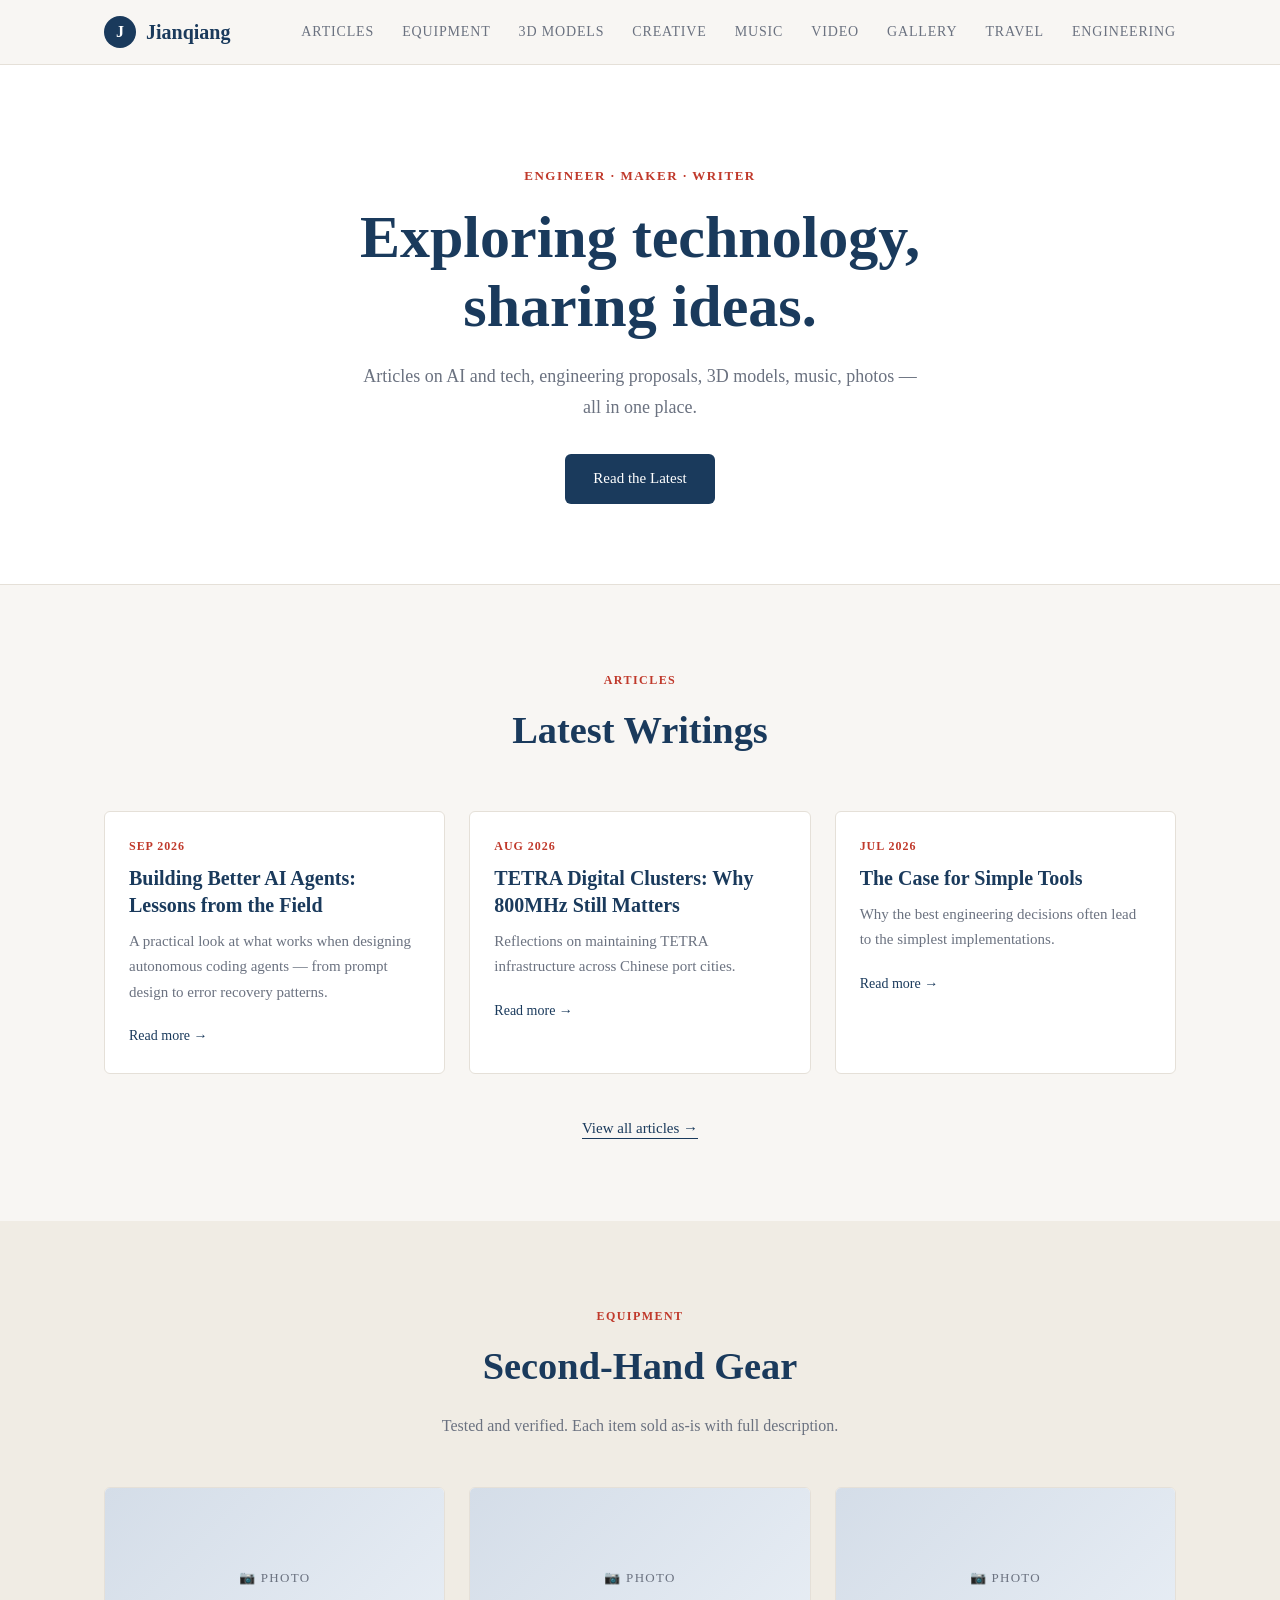
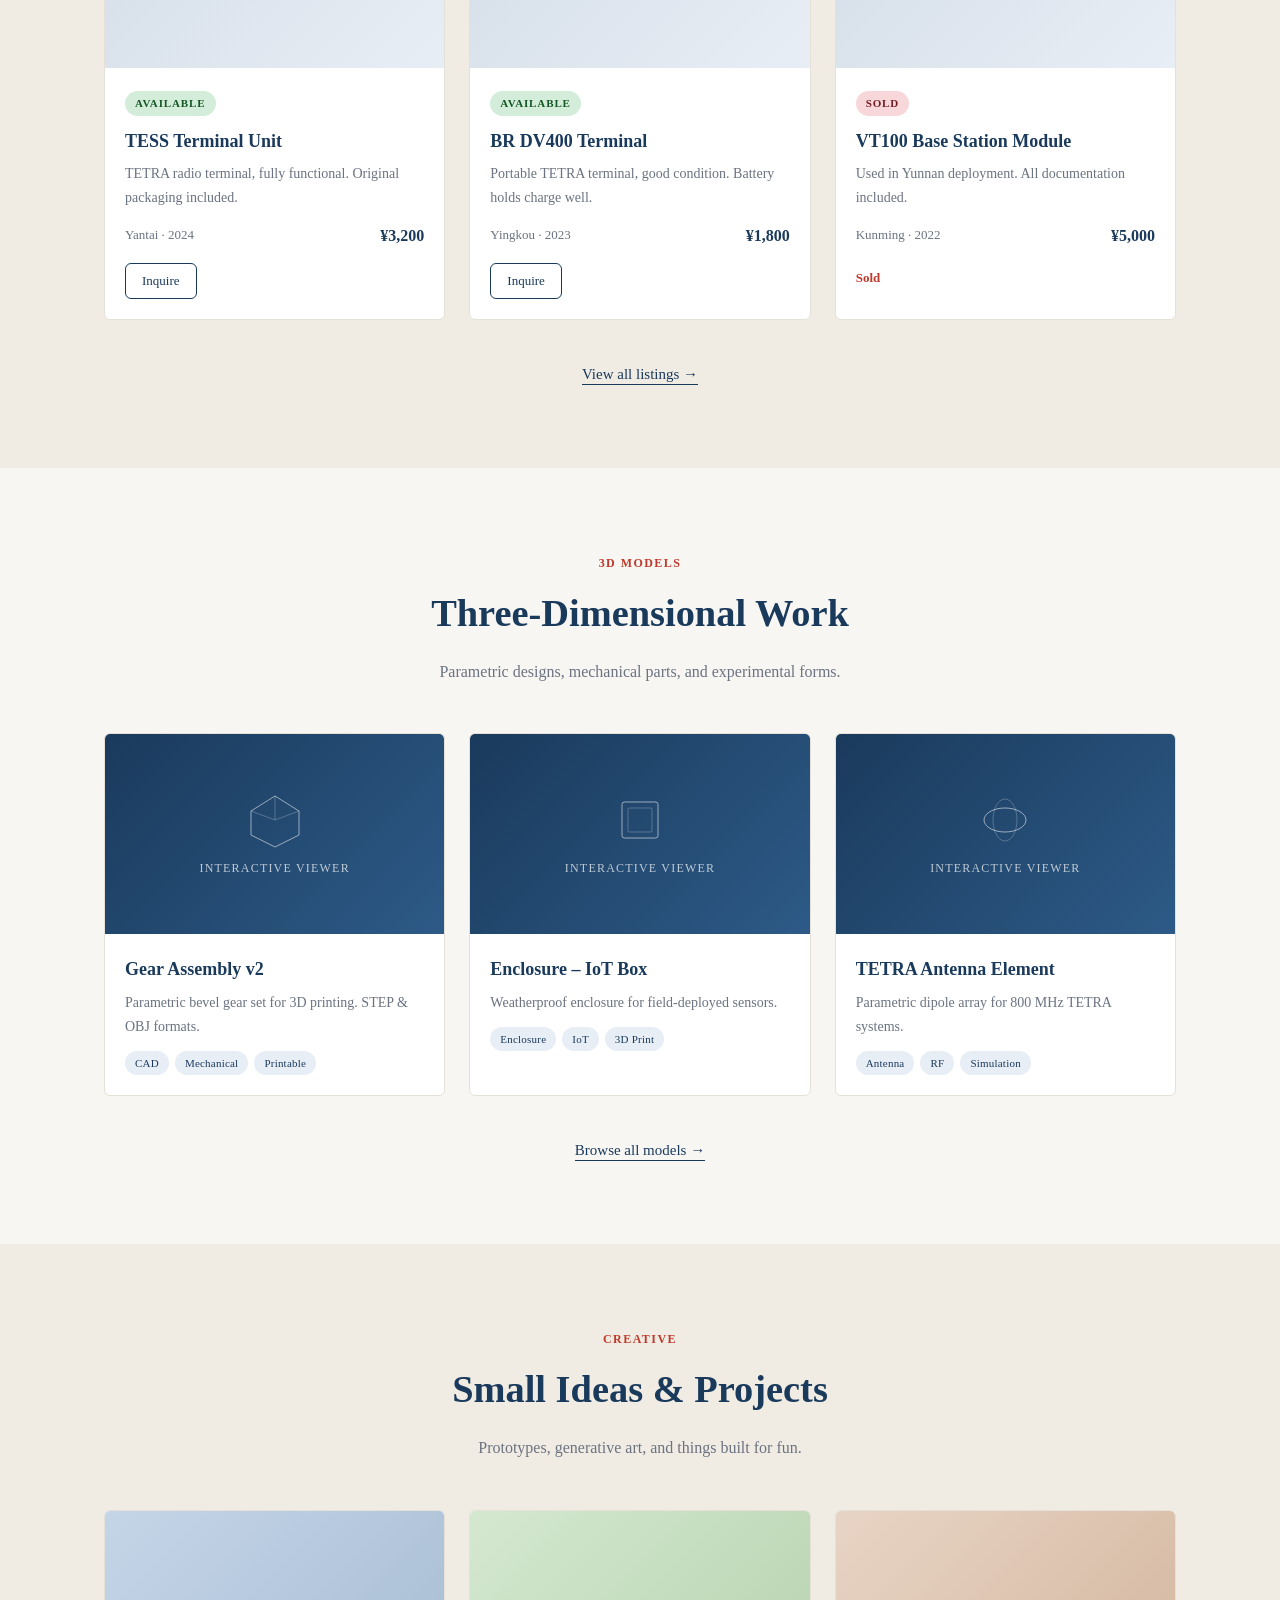
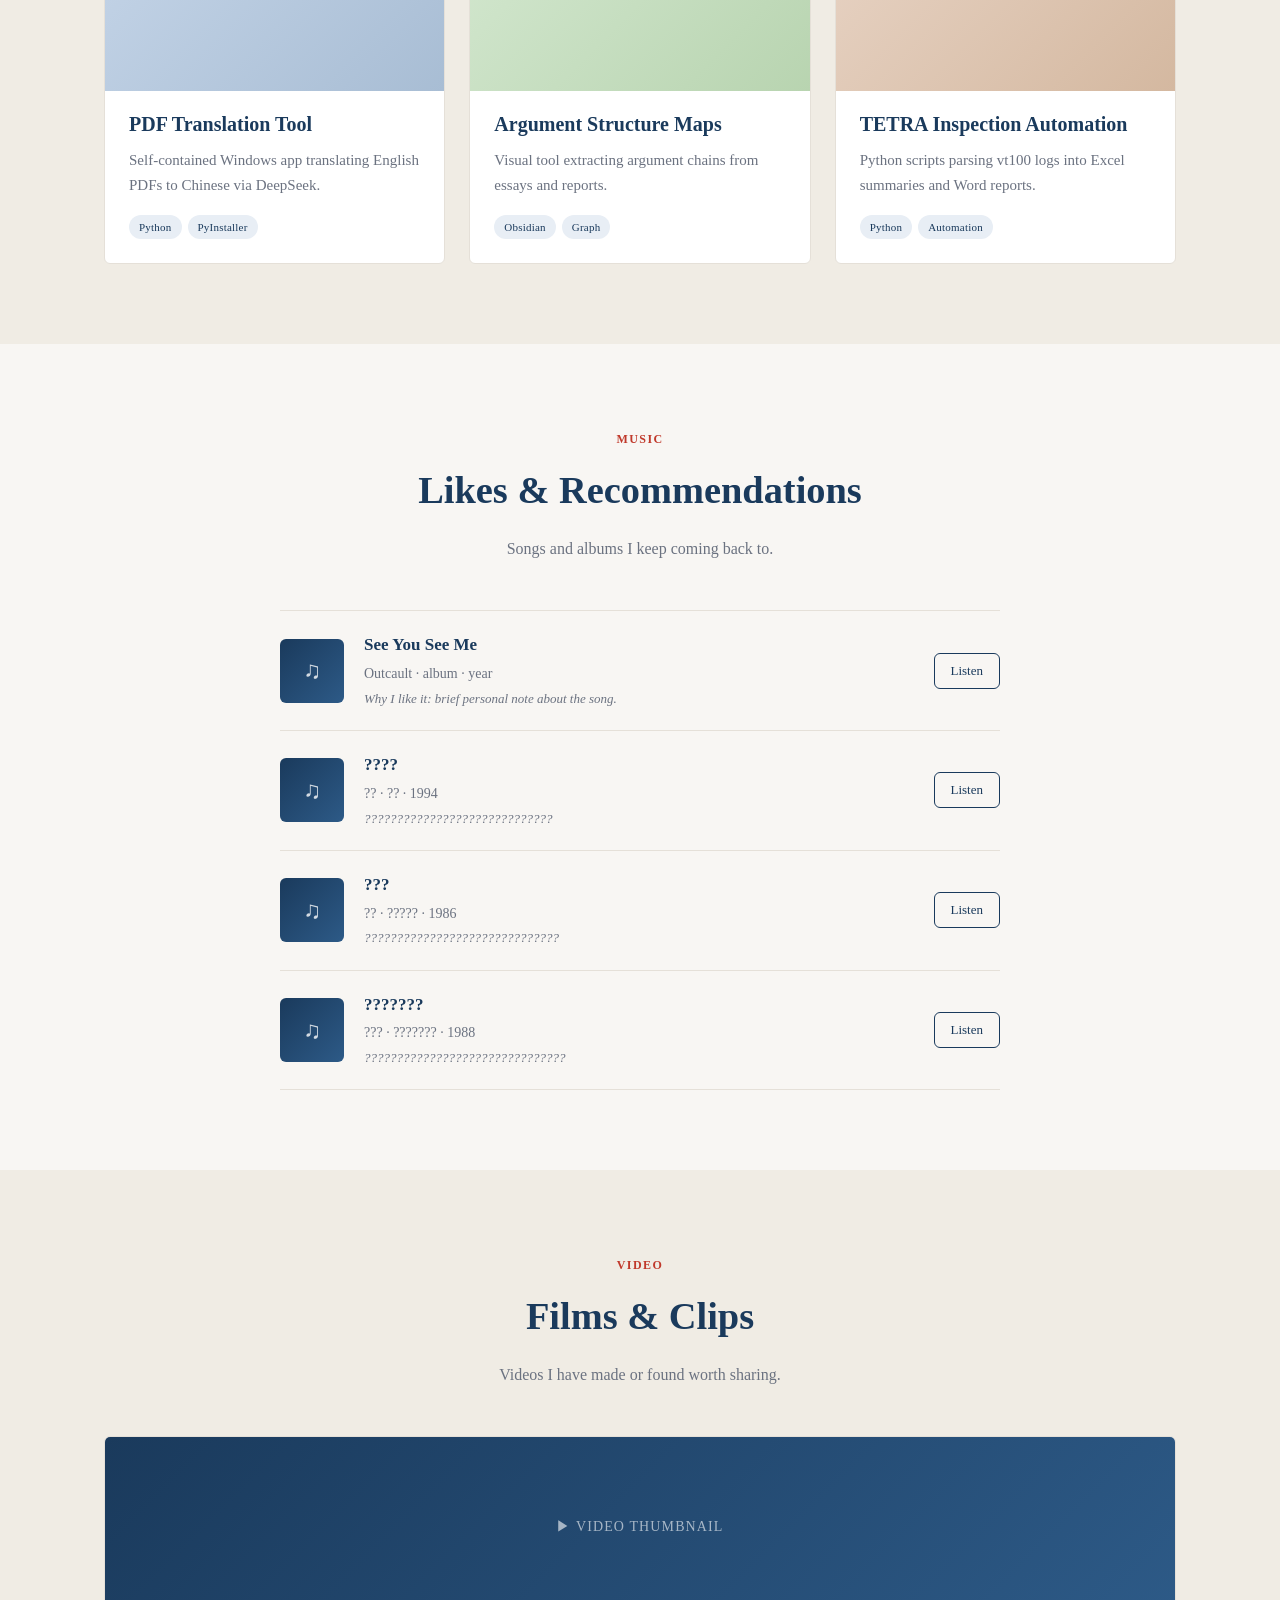
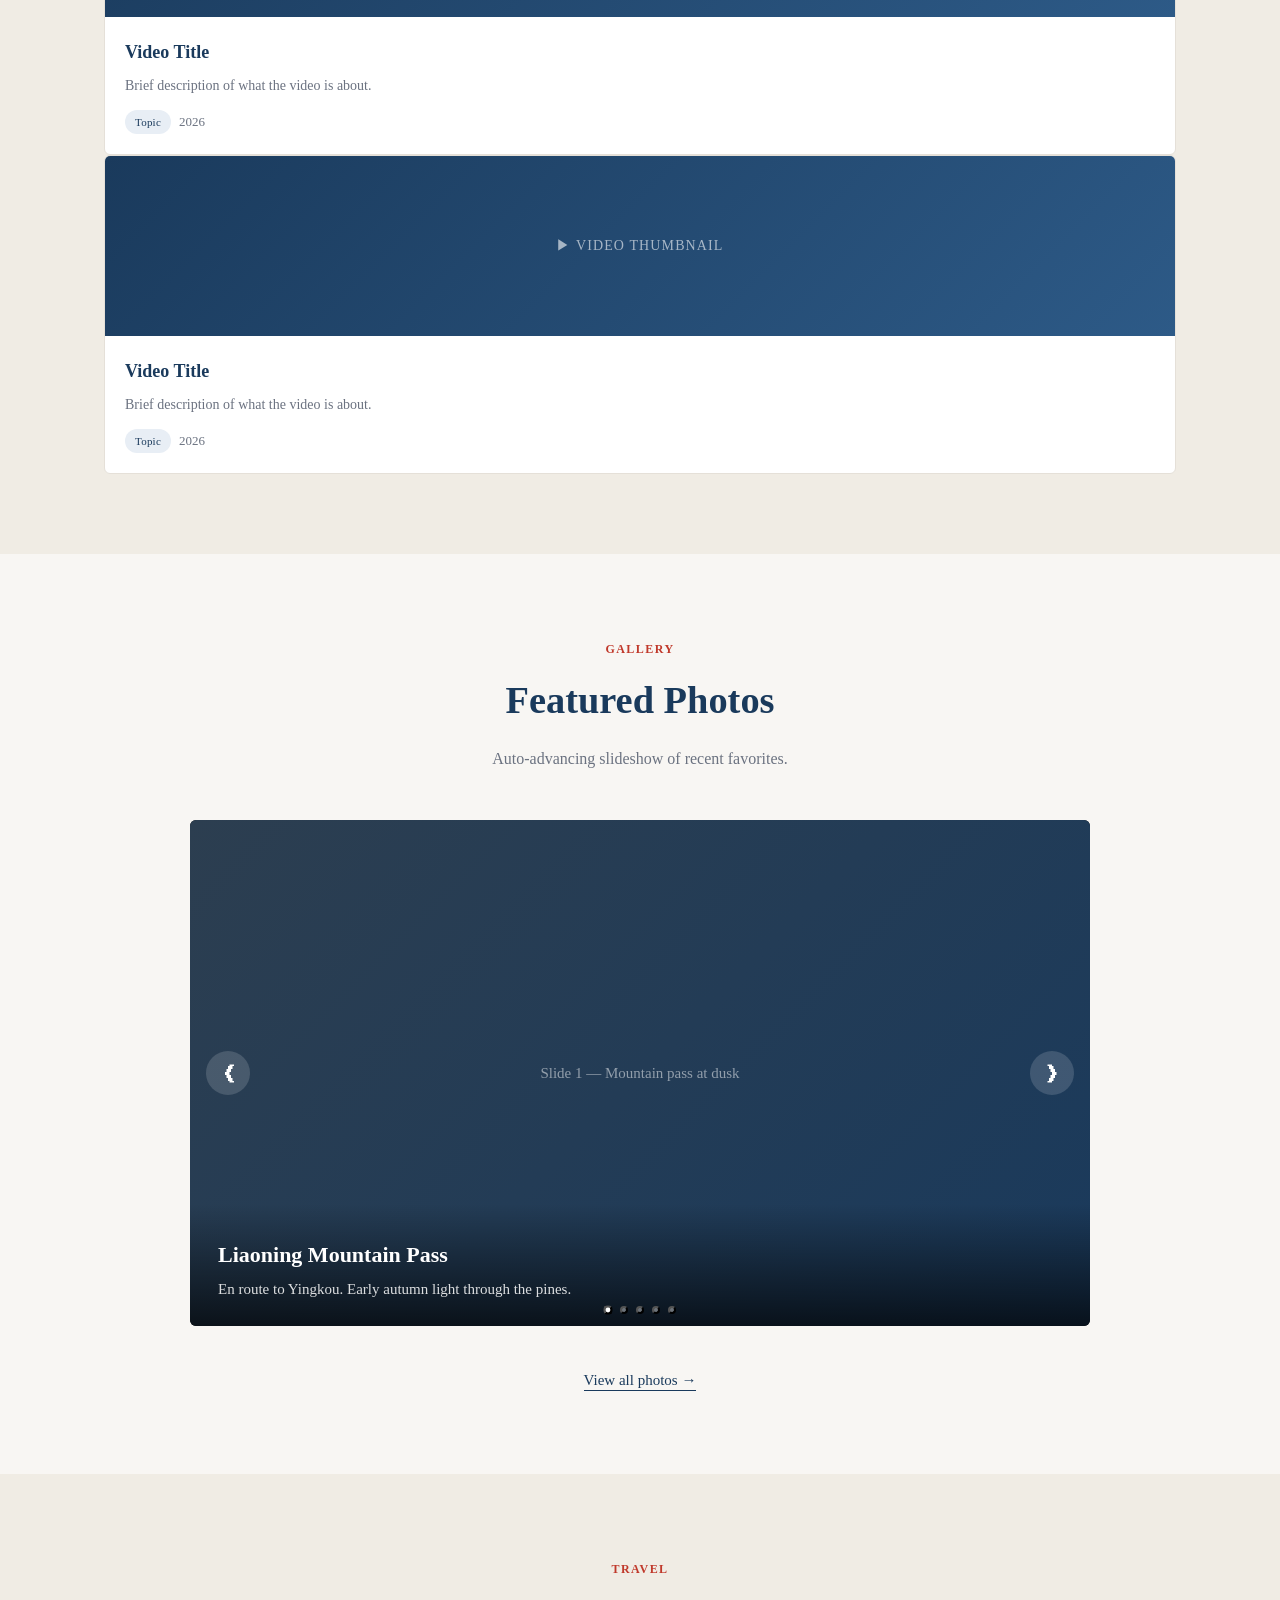
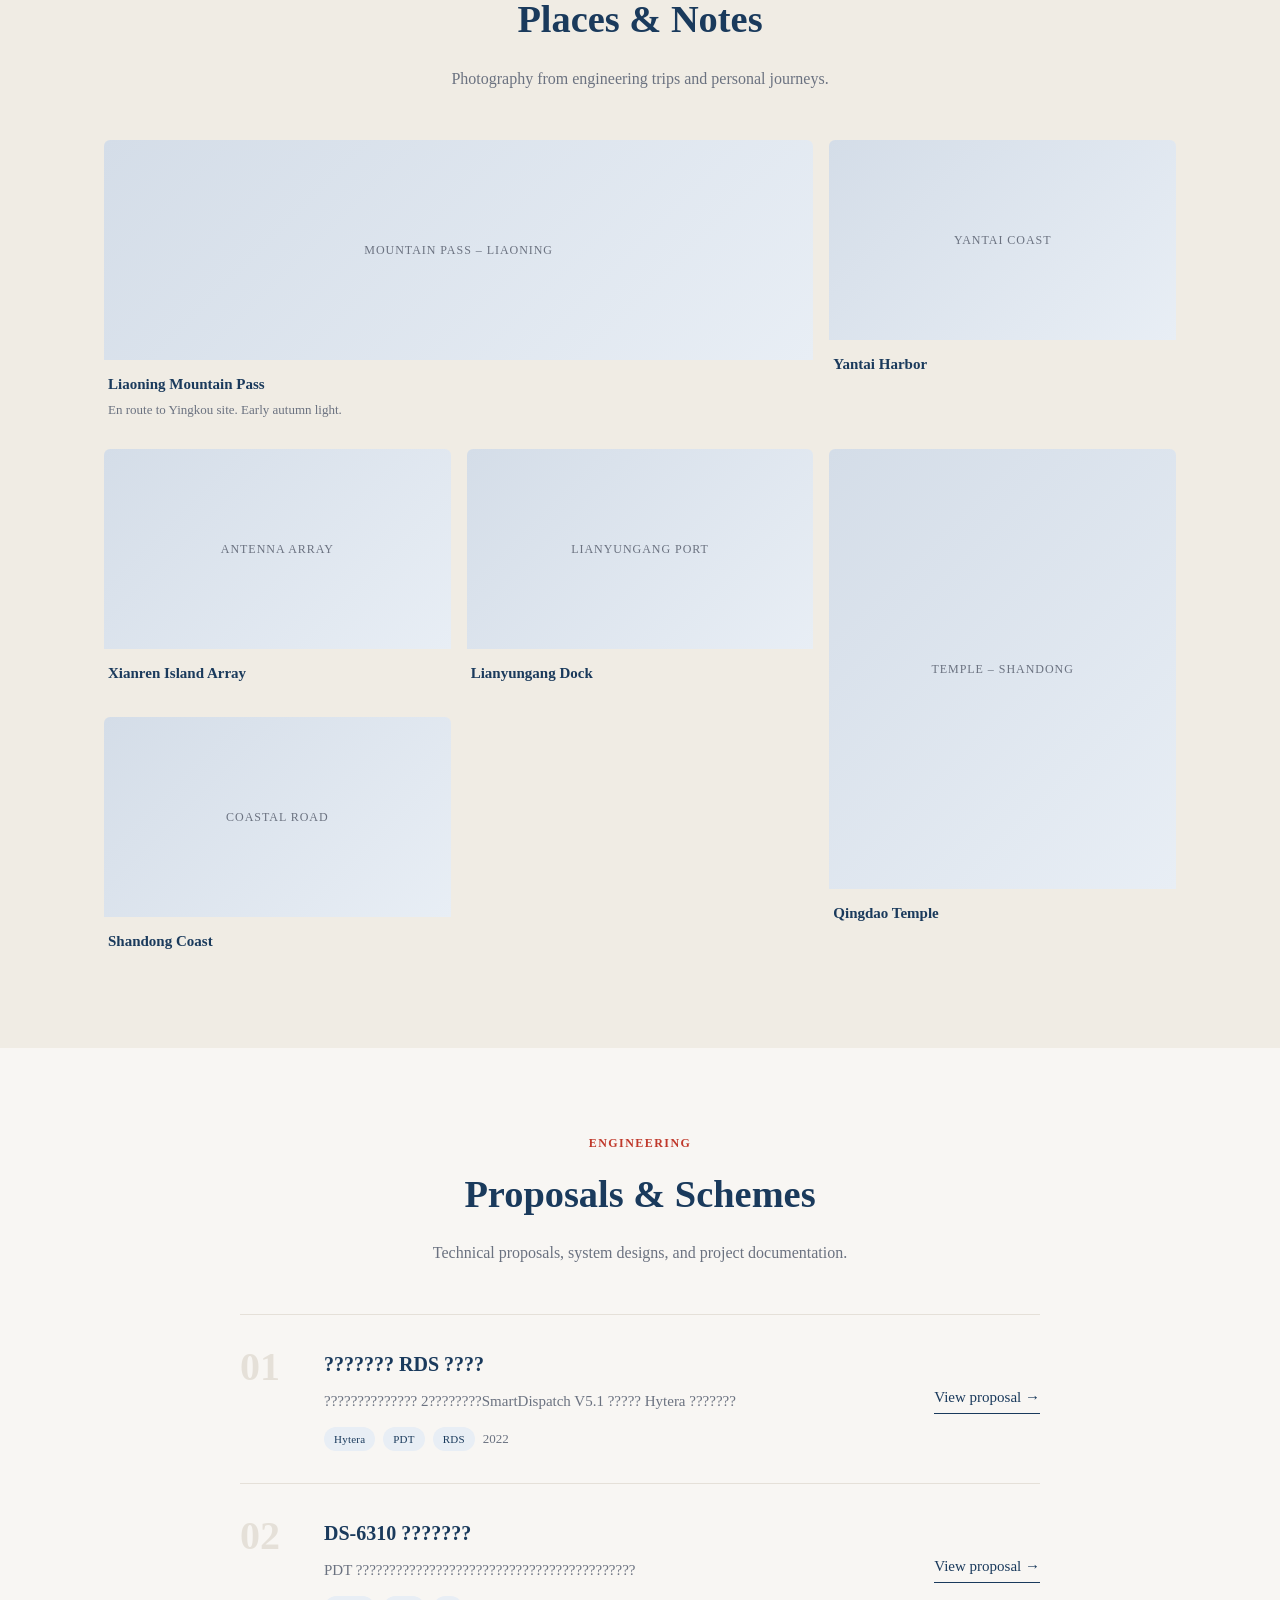
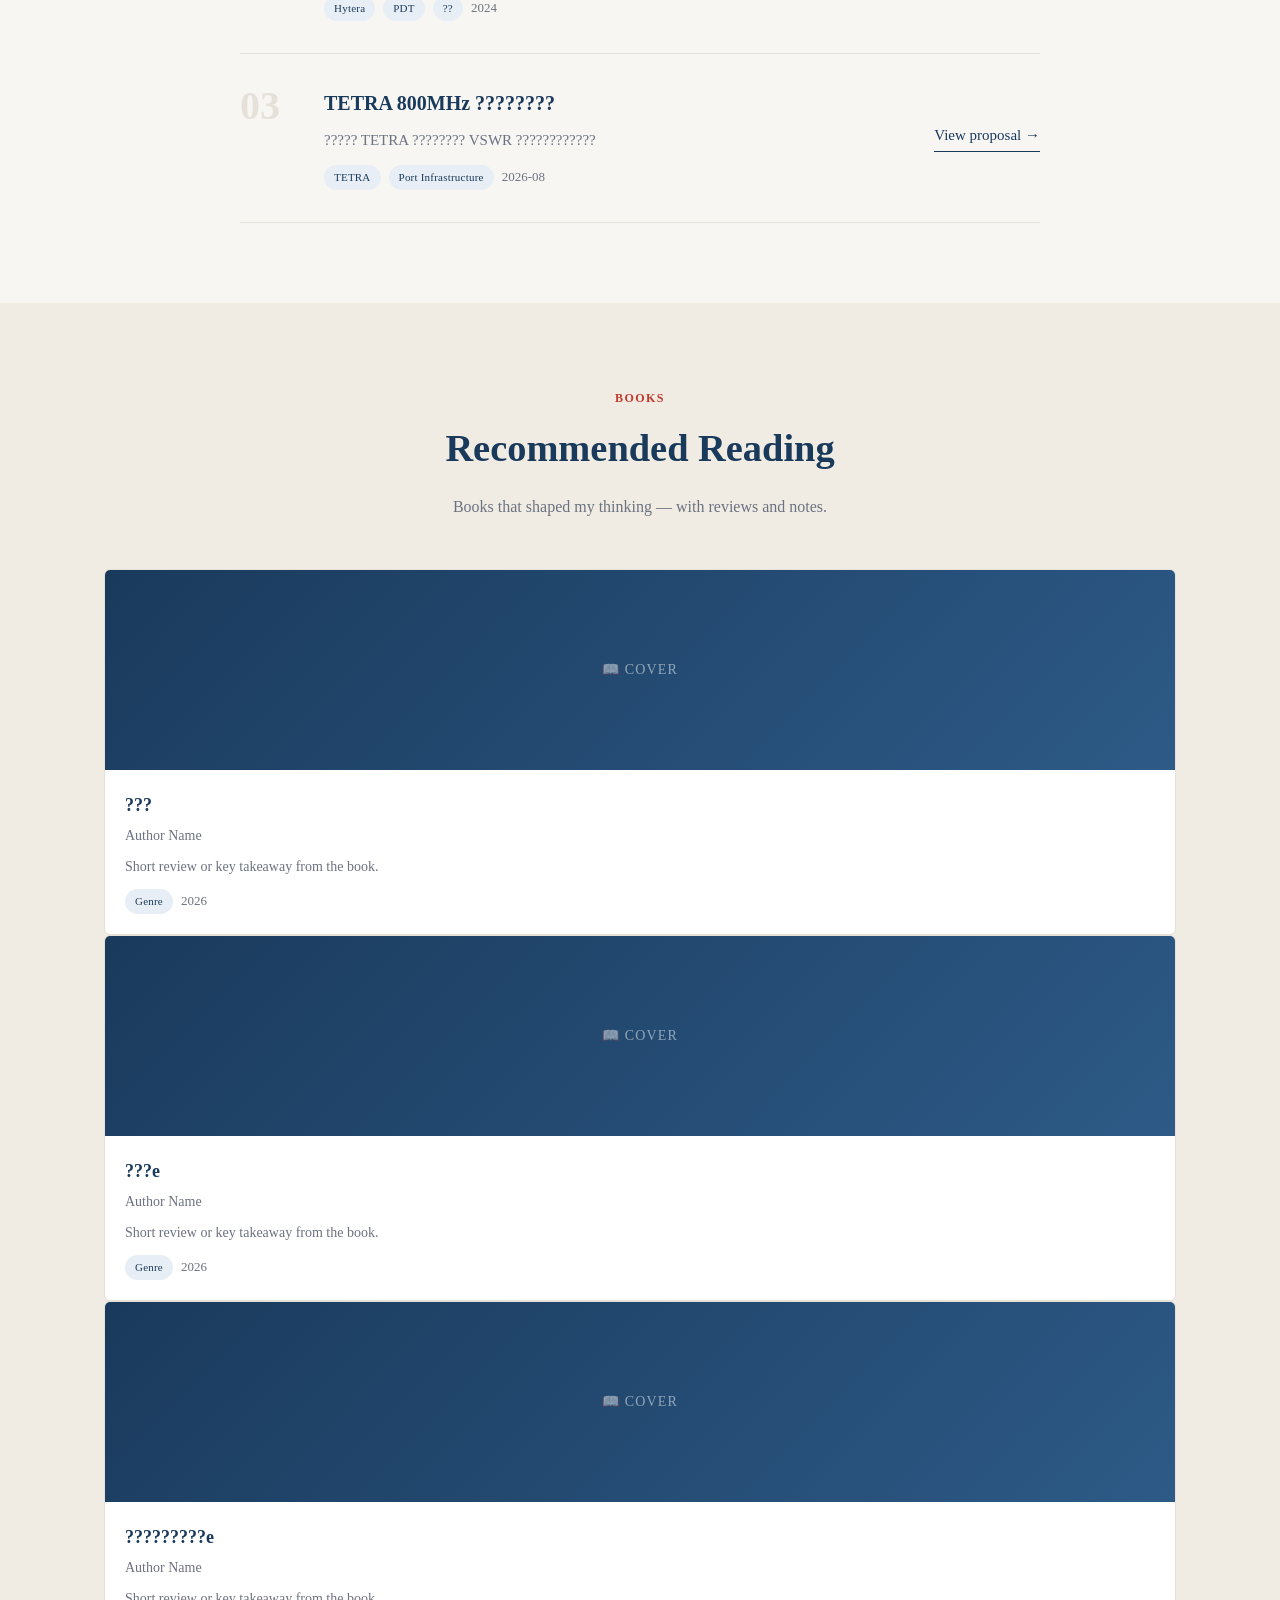
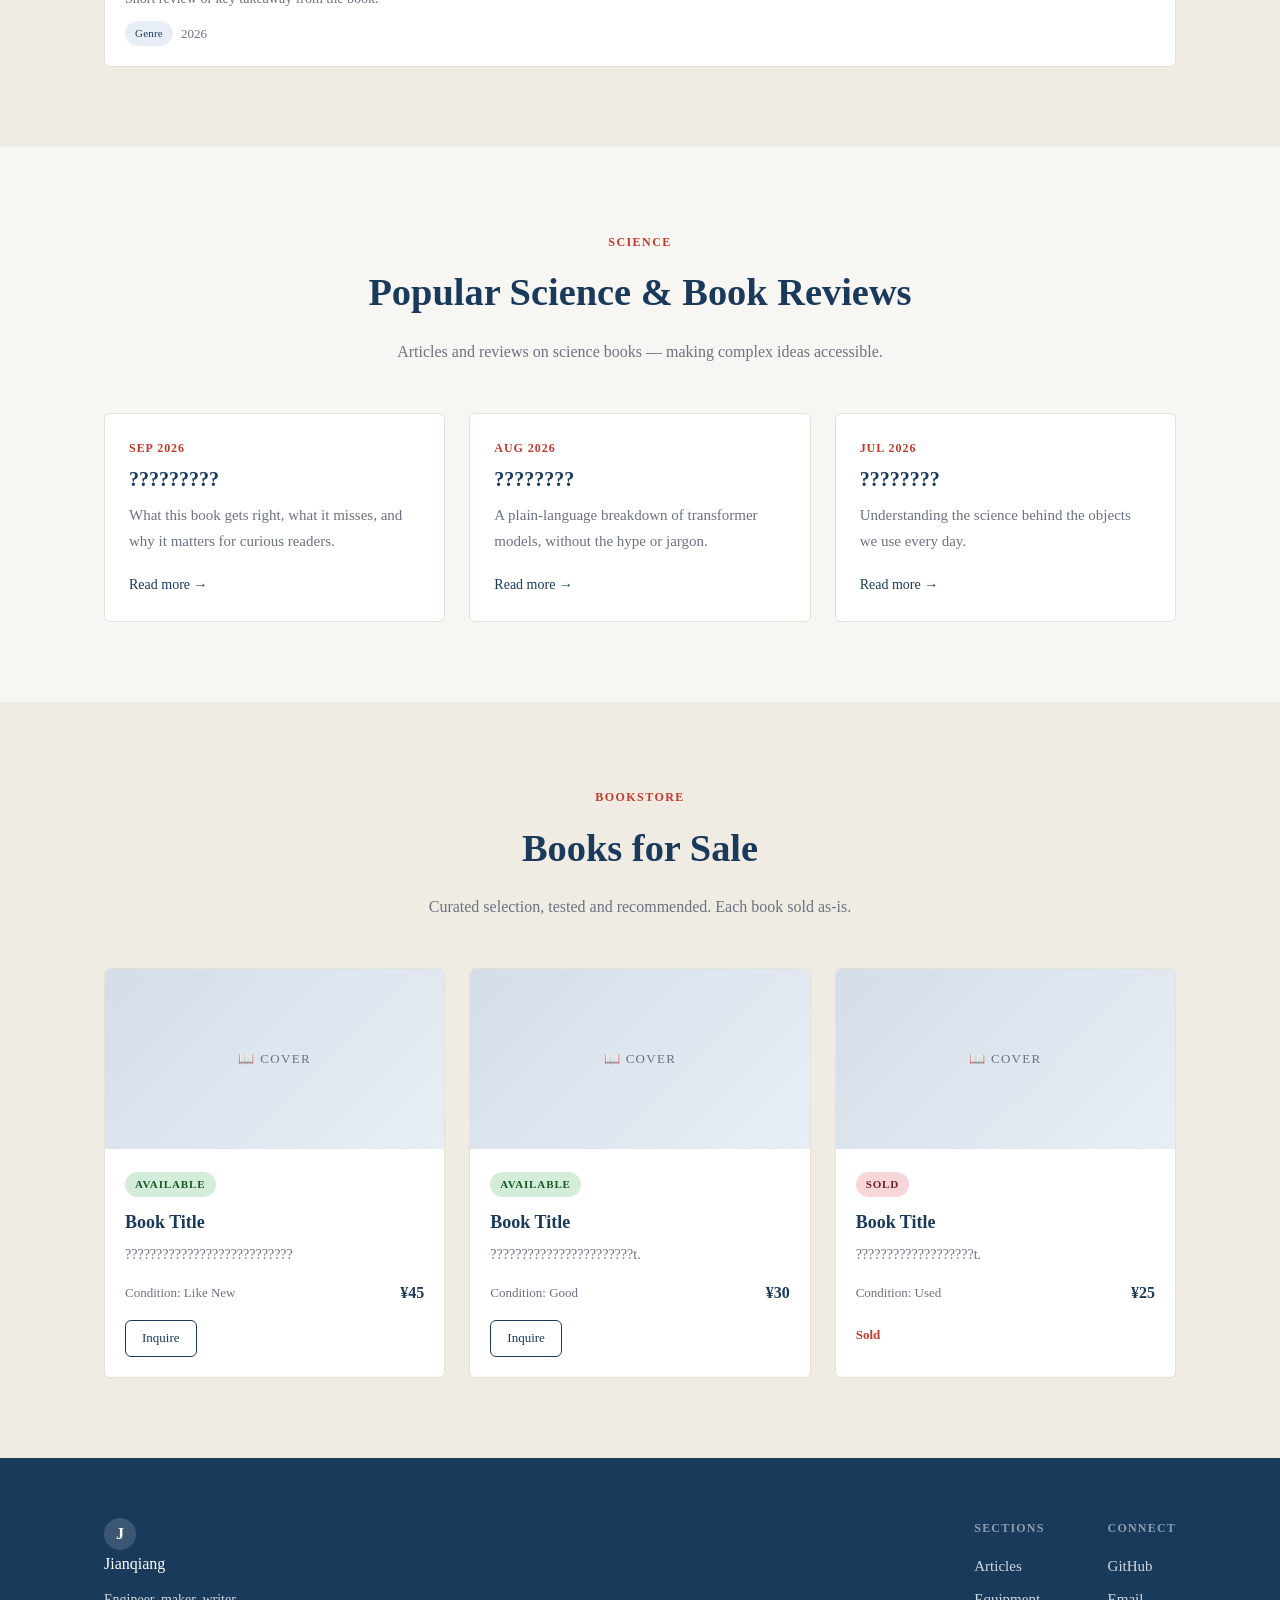
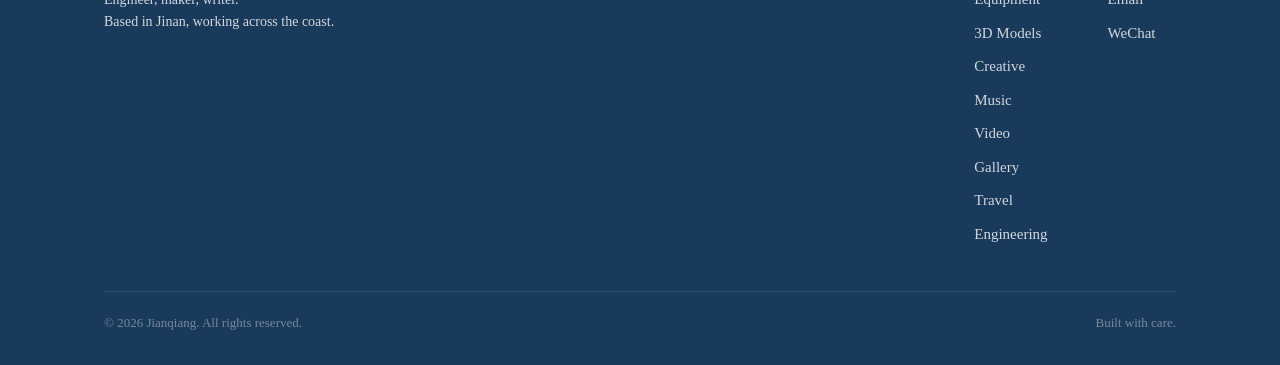
==== commit f8868b2f: "Final cleanup and content update" ====
--- a/index_new.html
+++ b/index_new.html
@@ -182,9 +182,9 @@
   <div class="container">
     <div class="section-header"><span class="section-tag">Engineering</span><h2>Proposals &amp; Schemes</h2><p>Technical proposals, system designs, and project documentation.</p></div>
     <div class="proposal-list">
-      <div class="proposal-item"><div class="proposal-number">01</div><div class="proposal-content"><h3>燕山石化小集群 RDS 调度系统</h3><p>燕山石化聚乙烯化六工厂中继台 2频混合信道方案。SmartDispatch V5.1 调度系统与 Hytera 集群基站部署。</p><div class="proposal-meta"><span class="tag">Hytera</span><span class="tag">PDT</span><span class="tag">RDS</span><span class="date">2022</span></div></div><a href="#" class="link-arrow">View proposal &rarr;</a></div>
-      <div class="proposal-item"><div class="proposal-number">02</div><div class="proposal-content"><h3>DS-6310 同频同播网方案</h3><p>PDT 数字同播承载网设计，含拓扑结构、硬件安装与软件配置指南。适用于港口、园区广覆盖场景。</p><div class="proposal-meta"><span class="tag">Hytera</span><span class="tag">PDT</span><span class="tag">同播</span><span class="date">2024</span></div></div><a href="#" class="link-arrow">View proposal &rarr;</a></div>
-      <div class="proposal-item"><div class="proposal-number">03</div><div class="proposal-content"><h3>TETRA 800MHz 烟台西港覆盖扩展</h3><p>烟台西港区 TETRA 覆盖延伸方案，含 VSWR 基线测量与天线布局建议。</p><div class="proposal-meta"><span class="tag">TETRA</span><span class="tag">Port Infrastructure</span><span class="date">2026-08</span></div></div><a href="#" class="link-arrow">View proposal &rarr;</a></div>
+      <div class="proposal-item"><div class="proposal-number">01</div><div class="proposal-content"><h3>??????? RDS ????</h3><p>?????????????? 2????????SmartDispatch V5.1 ????? Hytera ???????</p><div class="proposal-meta"><span class="tag">Hytera</span><span class="tag">PDT</span><span class="tag">RDS</span><span class="date">2022</span></div></div><a href="#" class="link-arrow">View proposal &rarr;</a></div>
+      <div class="proposal-item"><div class="proposal-number">02</div><div class="proposal-content"><h3>DS-6310 ???????</h3><p>PDT ??????????????????????????????????????????</p><div class="proposal-meta"><span class="tag">Hytera</span><span class="tag">PDT</span><span class="tag">??</span><span class="date">2024</span></div></div><a href="#" class="link-arrow">View proposal &rarr;</a></div>
+      <div class="proposal-item"><div class="proposal-number">03</div><div class="proposal-content"><h3>TETRA 800MHz ????????</h3><p>????? TETRA ???????? VSWR ????????????</p><div class="proposal-meta"><span class="tag">TETRA</span><span class="tag">Port Infrastructure</span><span class="date">2026-08</span></div></div><a href="#" class="link-arrow">View proposal &rarr;</a></div>
     </div>
   </div>
 </section>
@@ -201,7 +201,7 @@
       <div class="book-card">
         <div class="book-cover"><span>&#128214; Cover</span></div>
         <div class="book-info">
-          <h3>国富论</h3>
+          <h3>???</h3>
           <p class="book-author">Author Name</p>
           <p class="book-desc">Short review or key takeaway from the book.</p>
           <div class="book-meta"><span class="tag">Genre</span><span class="date">2026</span></div>
@@ -210,7 +210,7 @@
       <div class="book-card">
         <div class="book-cover"><span>&#128214; Cover</span></div>
         <div class="book-info">
-          <h3>工具论e</h3>
+          <h3>???e</h3>
           <p class="book-author">Author Name</p>
           <p class="book-desc">Short review or key takeaway from the book.</p>
           <div class="book-meta"><span class="tag">Genre</span><span class="date">2026</span></div>
@@ -219,7 +219,7 @@
       <div class="book-card">
         <div class="book-cover"><span>&#128214; Cover</span></div>
         <div class="book-info">
-          <h3>亚里士多德读书笔记e</h3>
+          <h3>?????????e</h3>
           <p class="book-author">Author Name</p>
           <p class="book-desc">Short review or key takeaway from the book.</p>
           <div class="book-meta"><span class="tag">Genre</span><span class="date">2026</span></div>
@@ -239,20 +239,20 @@
     <div class="card-grid">
       <article class="card card-article">
         <div class="card-date">Sep 2026</div>
-        <h3><a href="#">国富论核心思想解读</a></h3>
+        <h3><a href="#">?????????</a></h3>
         <p>What this book gets right, what it misses, and why it matters for curious readers.</p>
         <a href="#" class="card-link">Read more &rarr;</a>
       </article>
       <article class="card card-article">
         <div class="card-date">Aug 2026</div>
-        <h3><a href="#">工具论与现代逻辑</a></h3>
-        <p>亚里士多德的三段论如何影响了两千多年的思维方式？从范畴篇到后分析篇，逻辑学的起源与演化。</p>
+        <h3><a href="#">????????</a></h3>
+        <p>A plain-language breakdown of transformer models, without the hype or jargon.</p>
         <a href="#" class="card-link">Read more &rarr;</a>
       </article>
       <article class="card card-article">
         <div class="card-date">Jul 2026</div>
-        <h3><a href="#">爱因斯坦的教育观</a></h3>
-        <p>" education is what remains after one has forgotten what one has learned." 重新审视学校的意义。</p>
+        <h3><a href="#">????????</a></h3>
+        <p>Understanding the science behind the objects we use every day.</p>
         <a href="#" class="card-link">Read more &rarr;</a>
       </article>
     </div>
@@ -272,7 +272,7 @@
         <div class="equip-info">
           <span class="equip-status avail">Available</span>
           <h3>Book Title</h3>
-          <p class="equip-desc">亚当·斯密著，郭大力、王亚南译。商务印书馆，全本五篇。</p>
+          <p class="equip-desc">???????????????????????????</p>
           <div class="equip-meta"><span>Condition: Like New</span><span class="equip-price">&#165;45</span></div>
           <a href="#" class="btn btn-outline btn-sm">Inquire</a>
         </div>
@@ -282,7 +282,7 @@
         <div class="equip-info">
           <span class="equip-status avail">Available</span>
           <h3>Book Title</h3>
-          <p class="equip-desc">亚里士多德著，上海人民出版社。逻辑学奠基之作。t.</p>
+          <p class="equip-desc">???????????????????????t.</p>
           <div class="equip-meta"><span>Condition: Good</span><span class="equip-price">&#165;30</span></div>
           <a href="#" class="btn btn-outline btn-sm">Inquire</a>
         </div>
@@ -292,7 +292,7 @@
         <div class="equip-info">
           <span class="equip-status sold">Sold</span>
           <h3>Book Title</h3>
-          <p class="equip-desc">爱因斯坦著，关于教育本质的经典随笔集。t.</p>
+          <p class="equip-desc">???????????????????t.</p>
           <div class="equip-meta"><span>Condition: Used</span><span class="equip-price">&#165;25</span></div>
           <span class="sold-tag">Sold</span>
         </div>
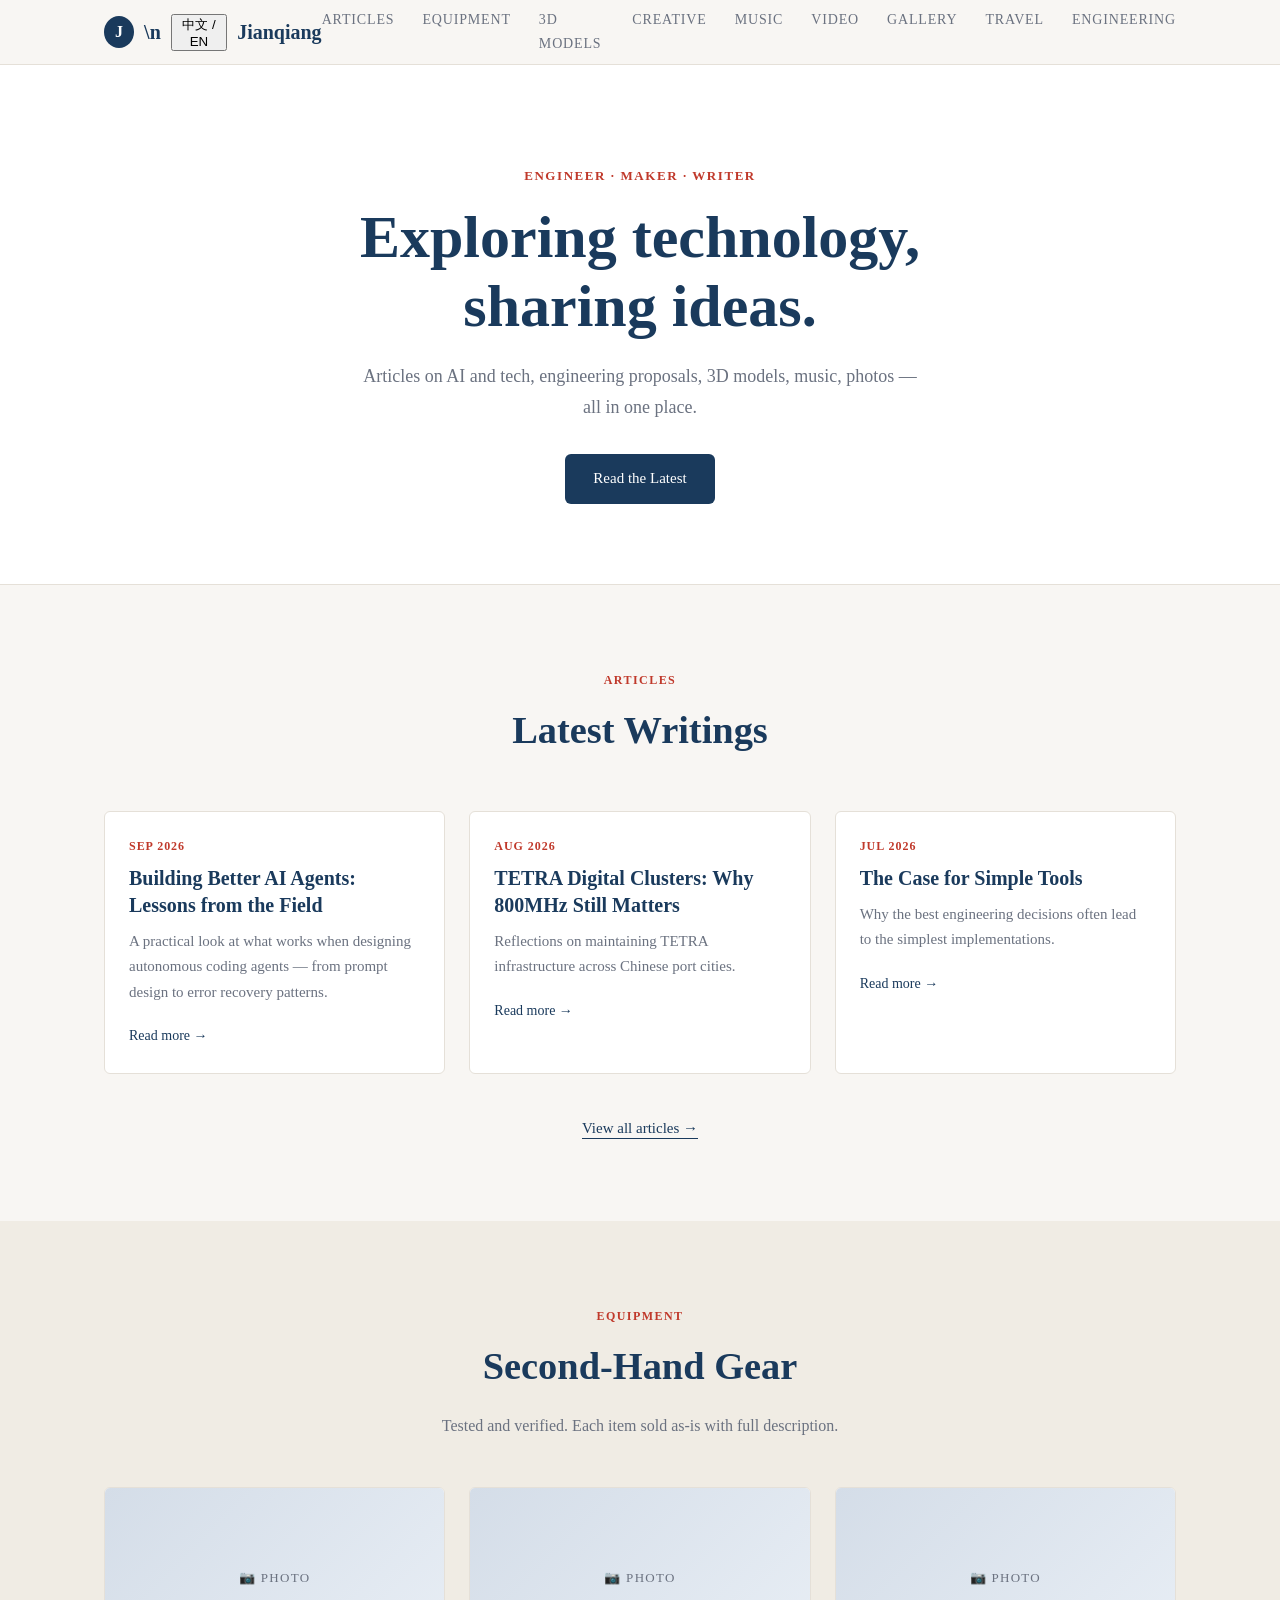
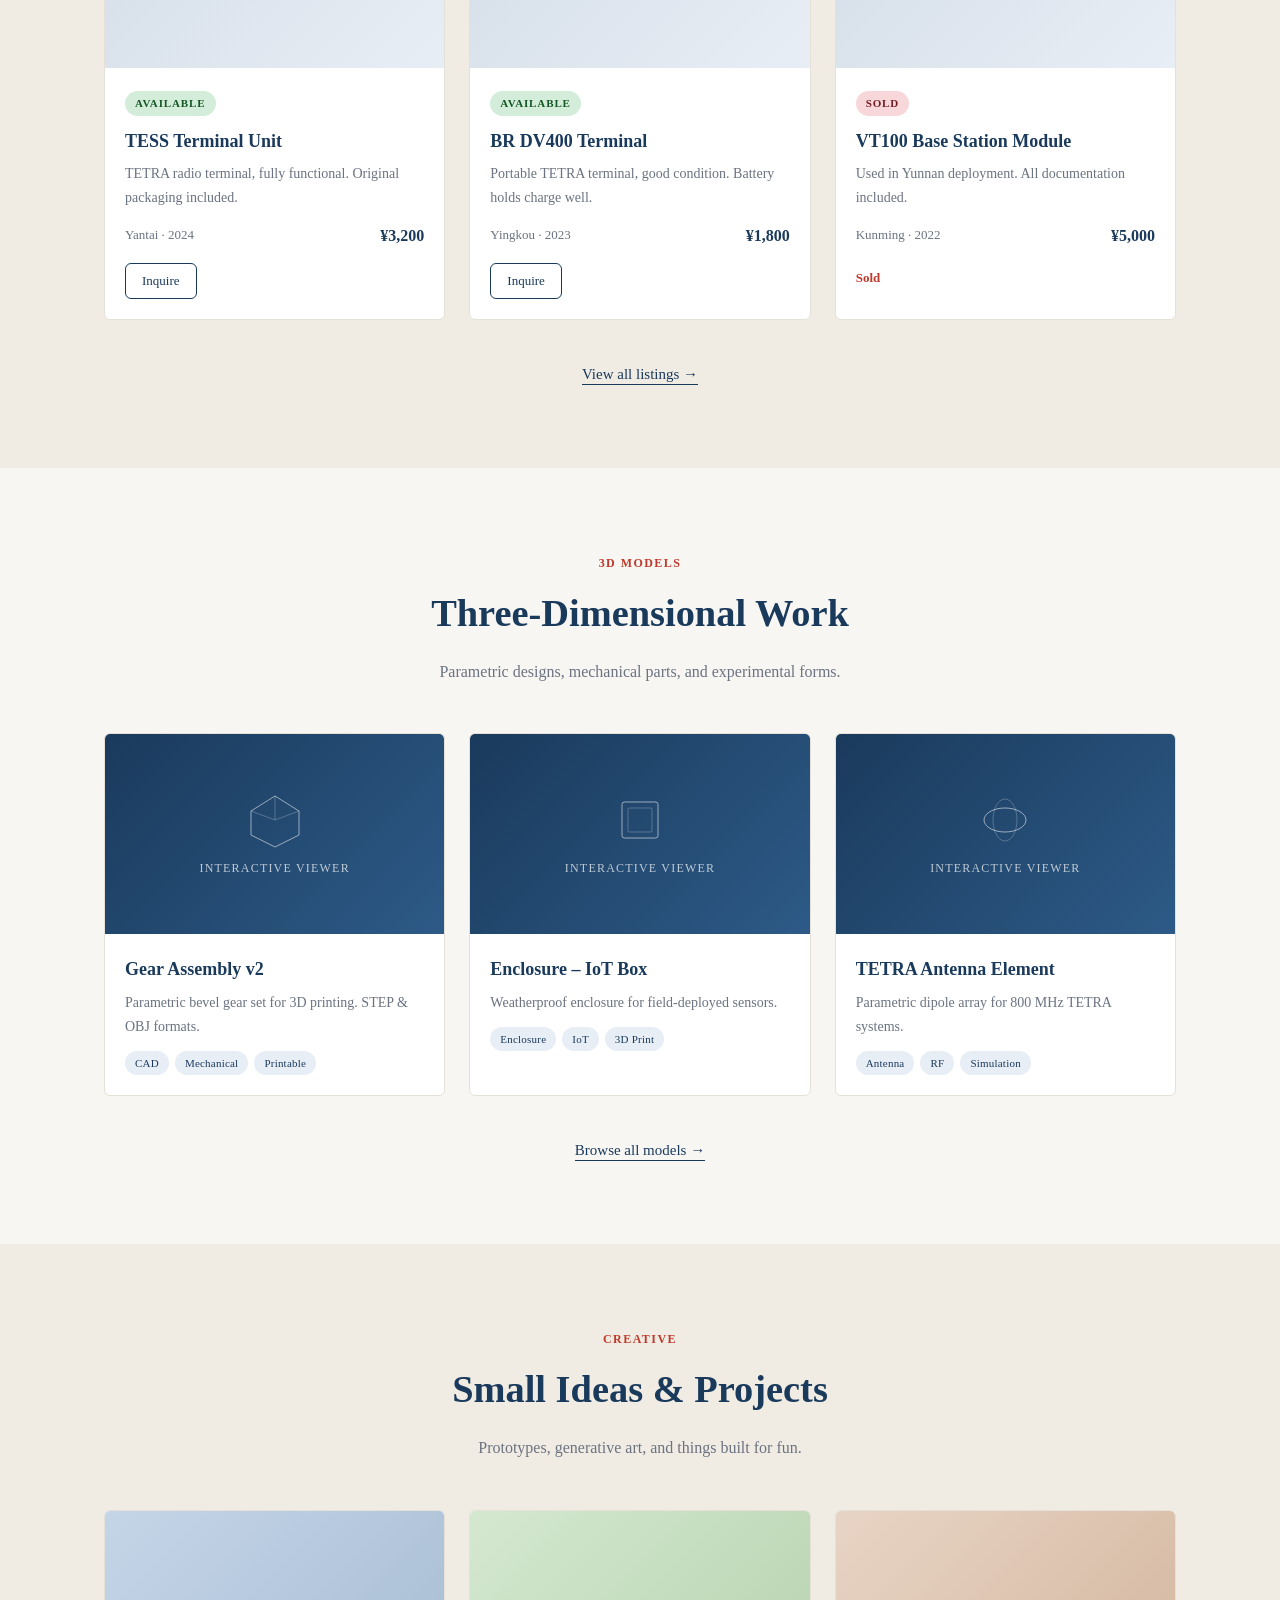
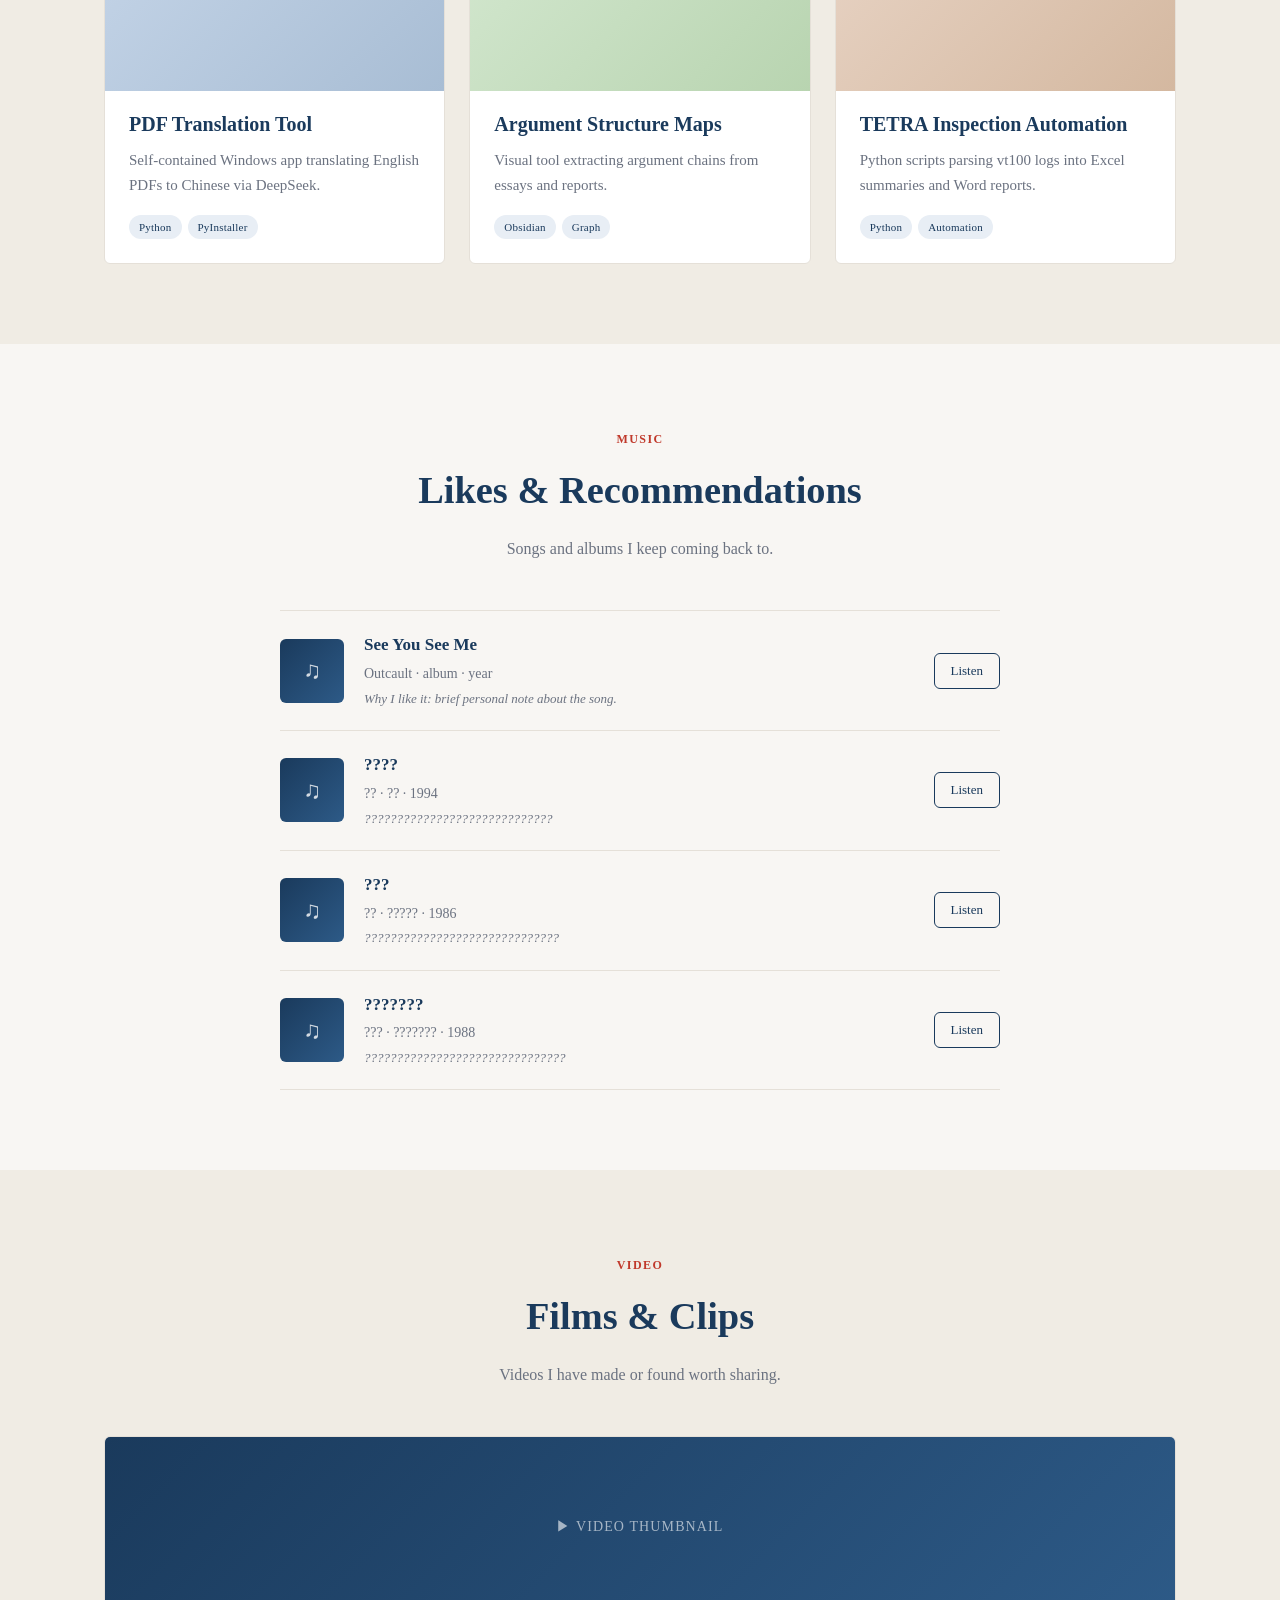
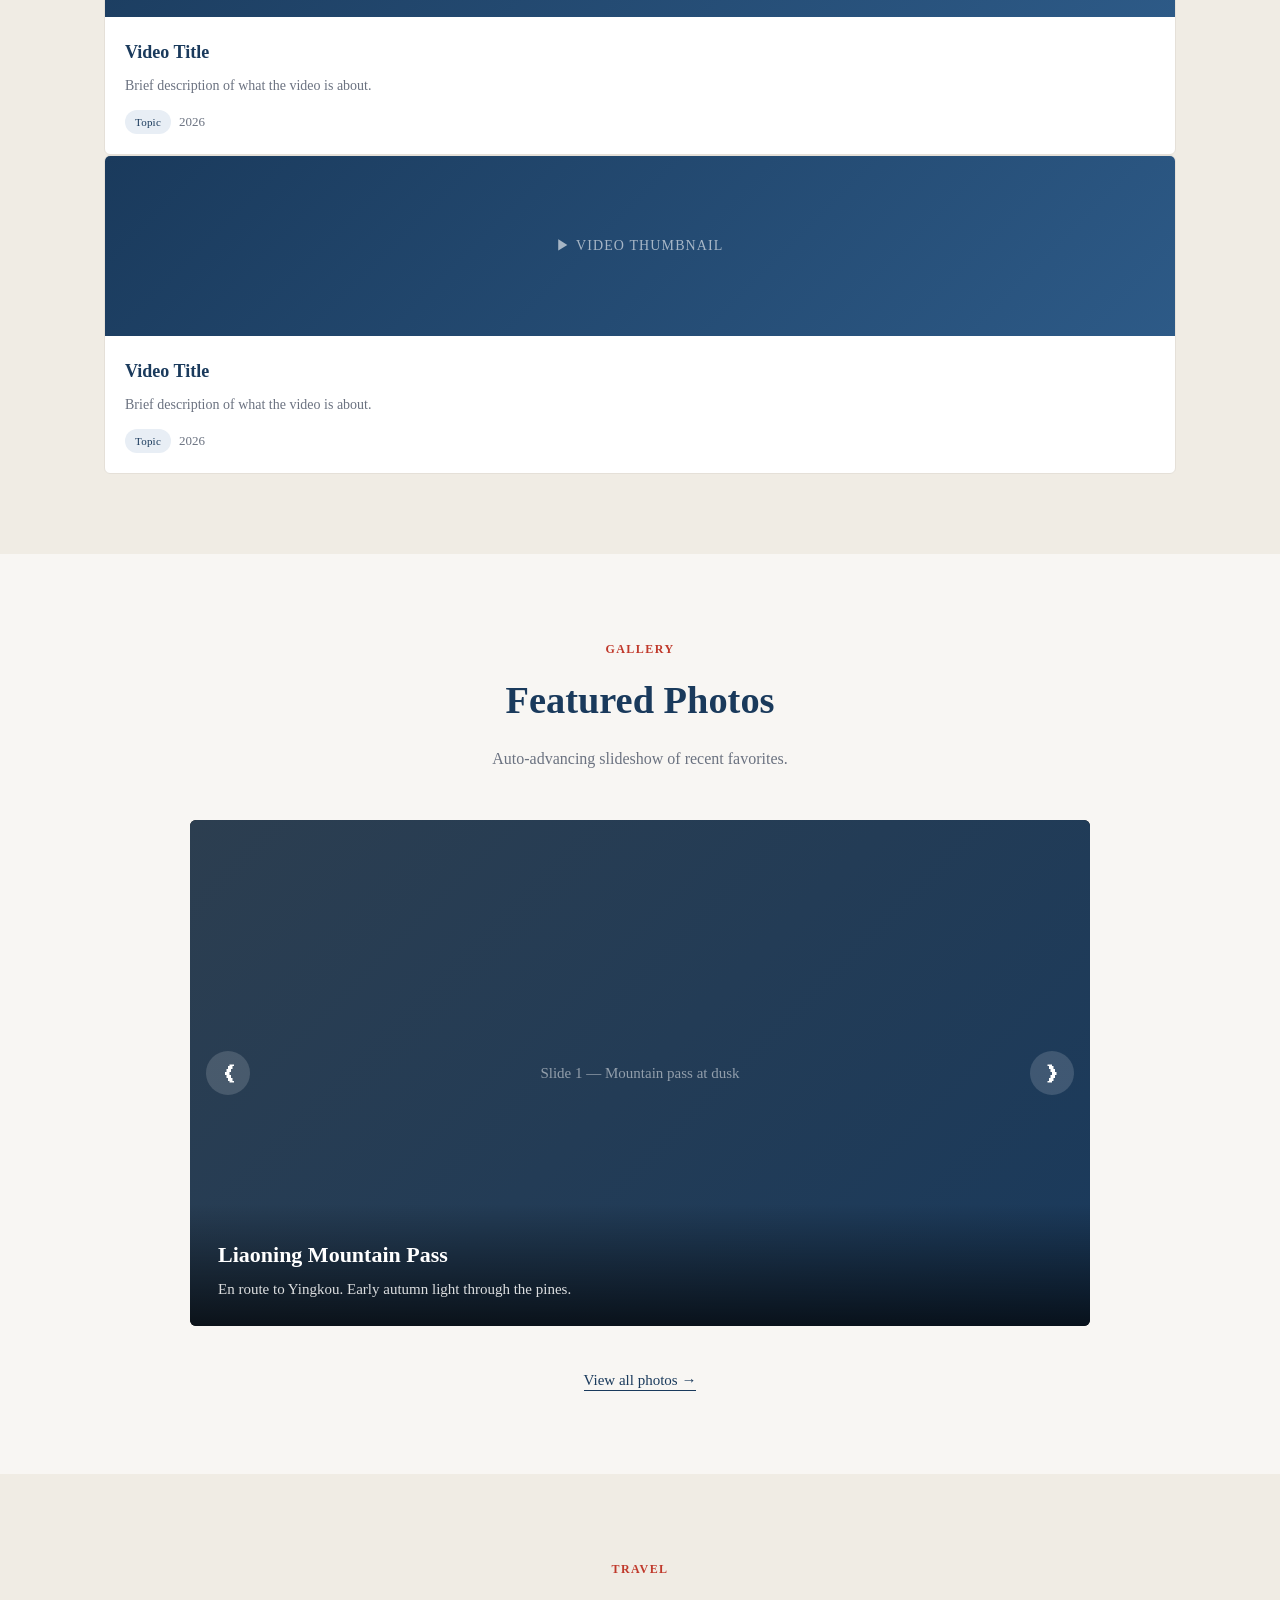
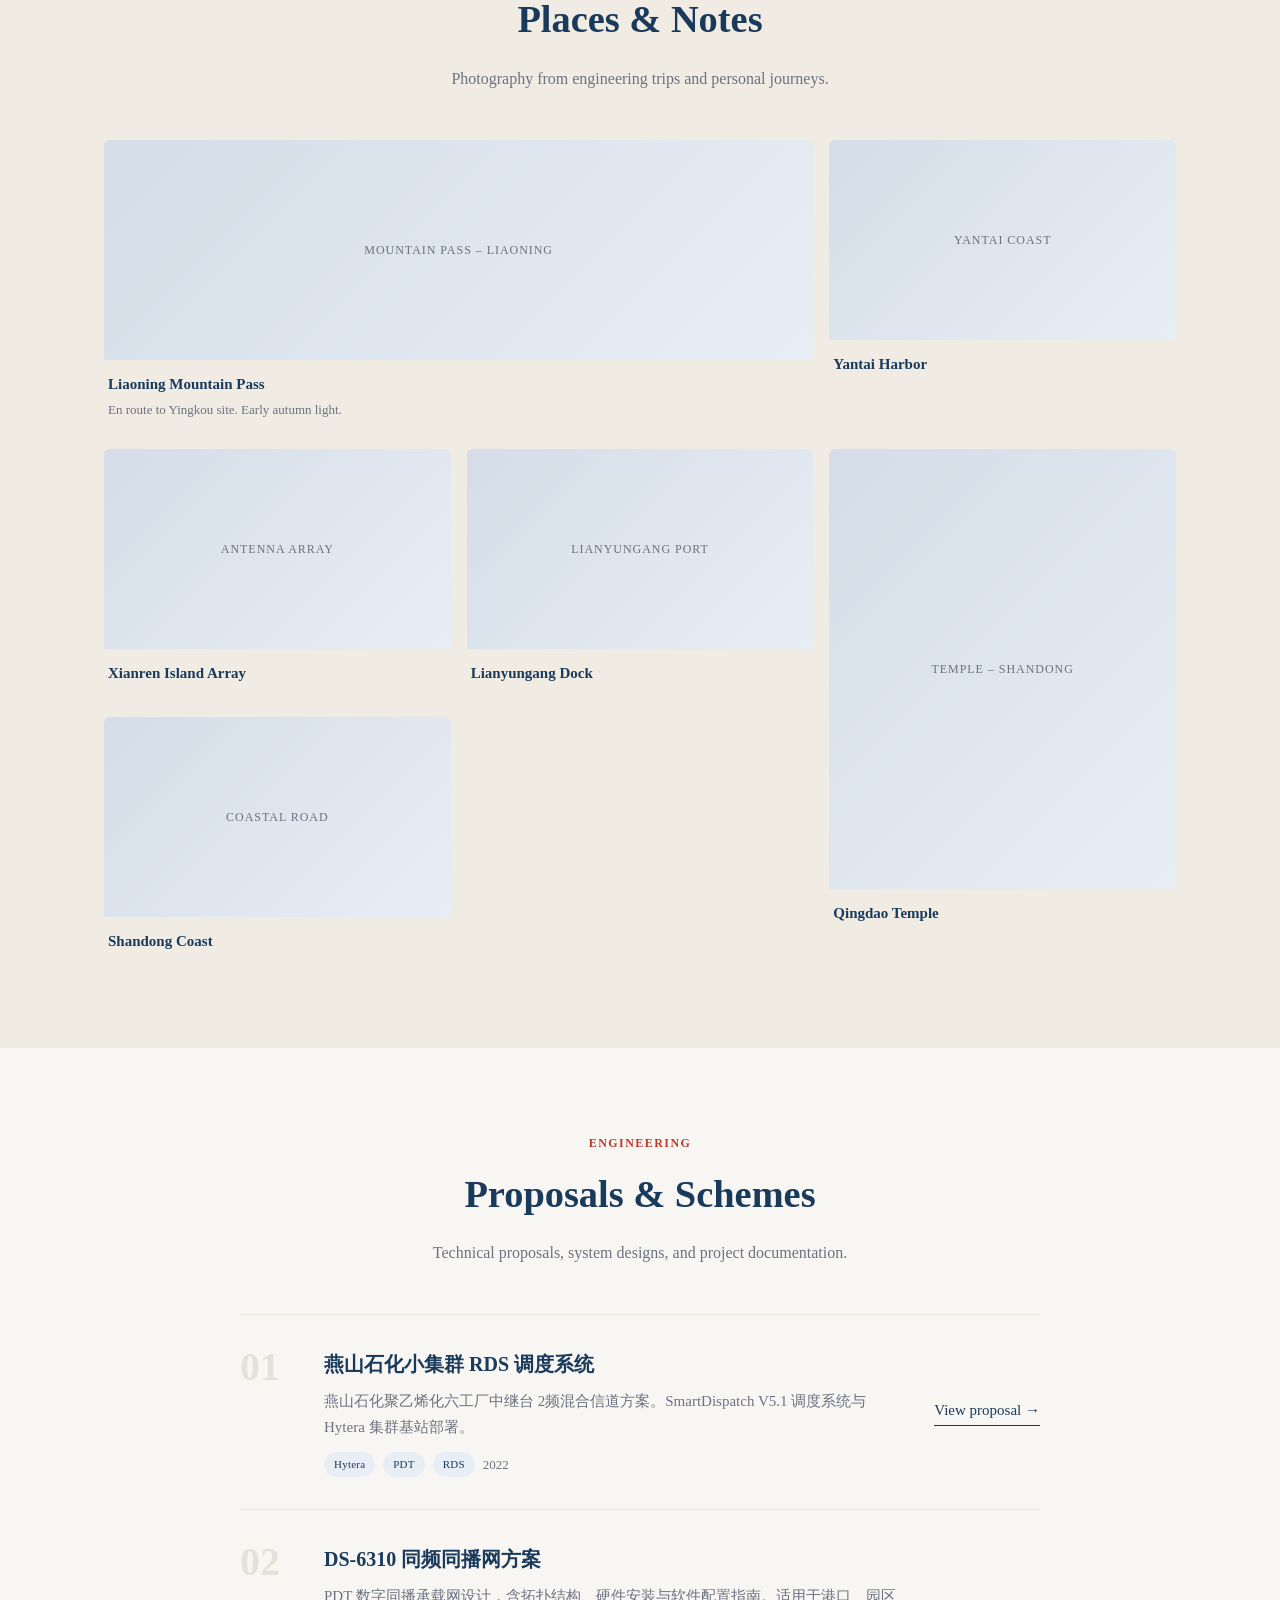
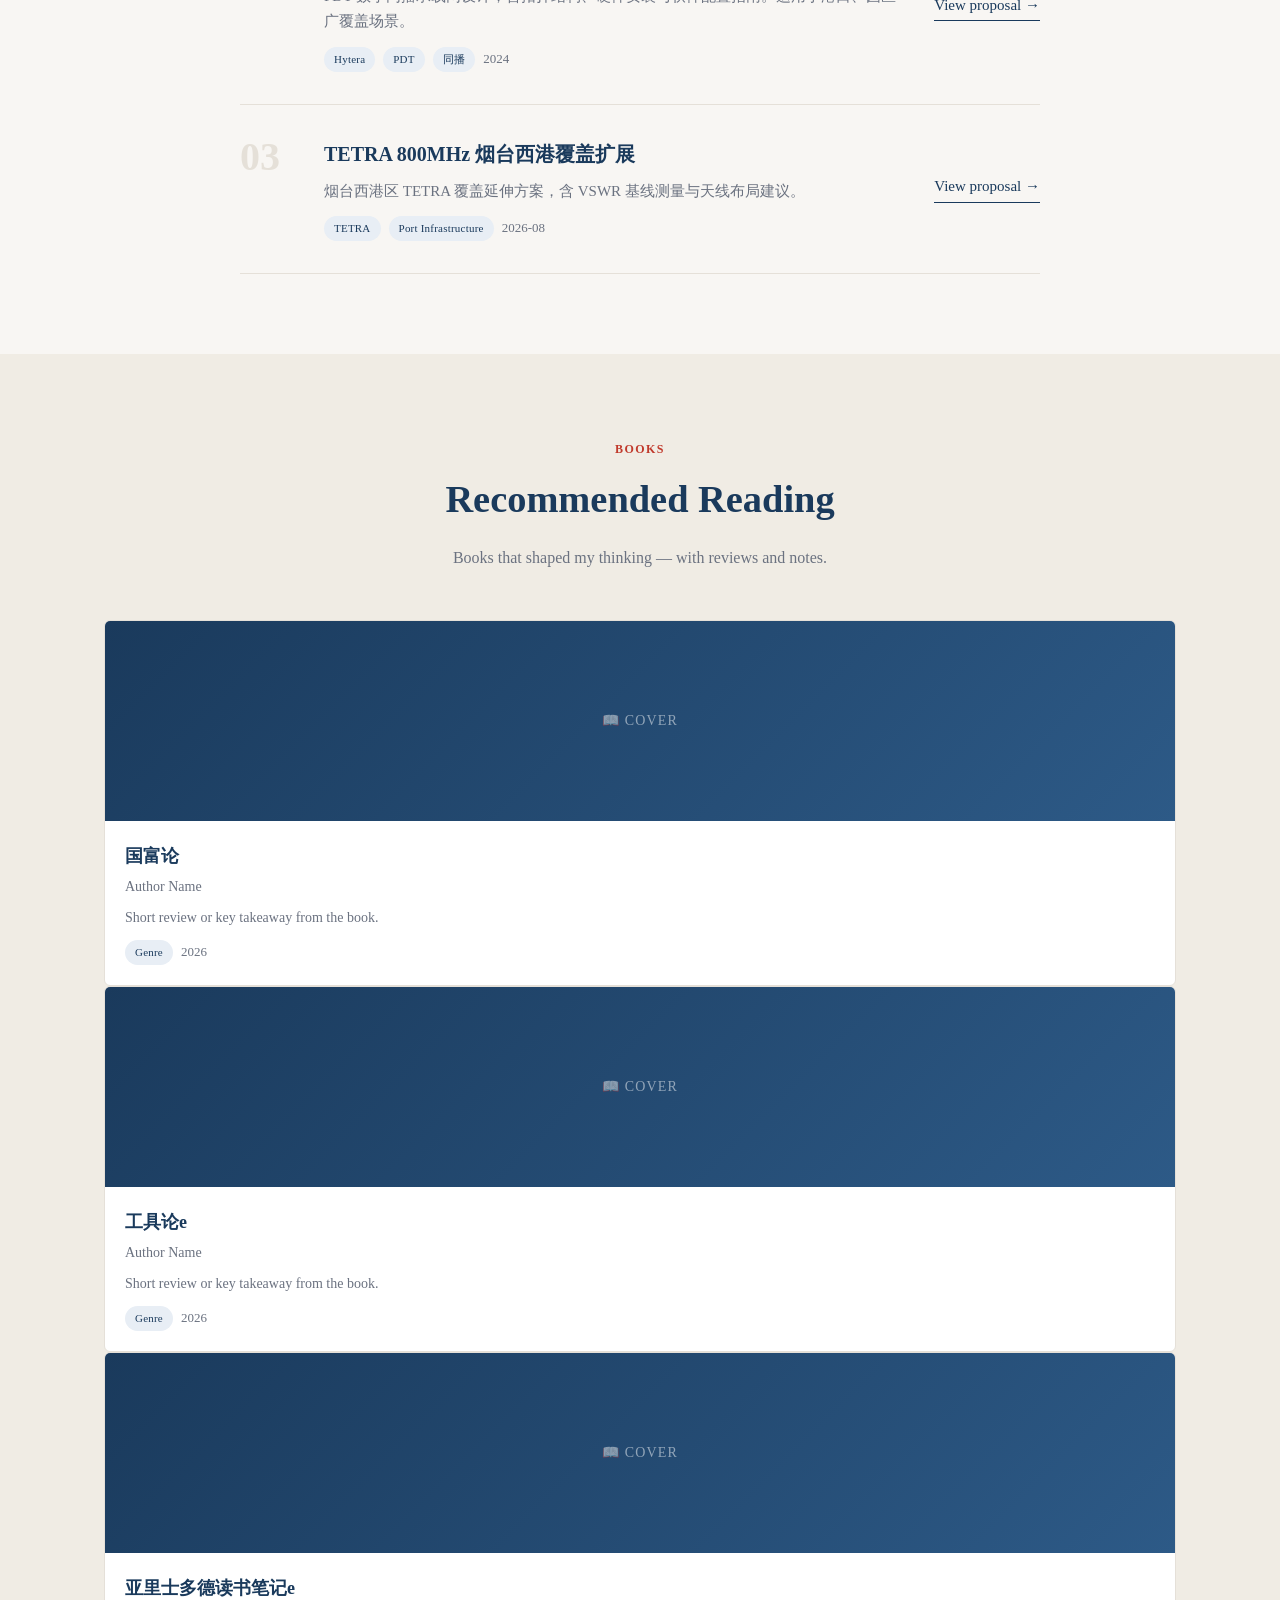
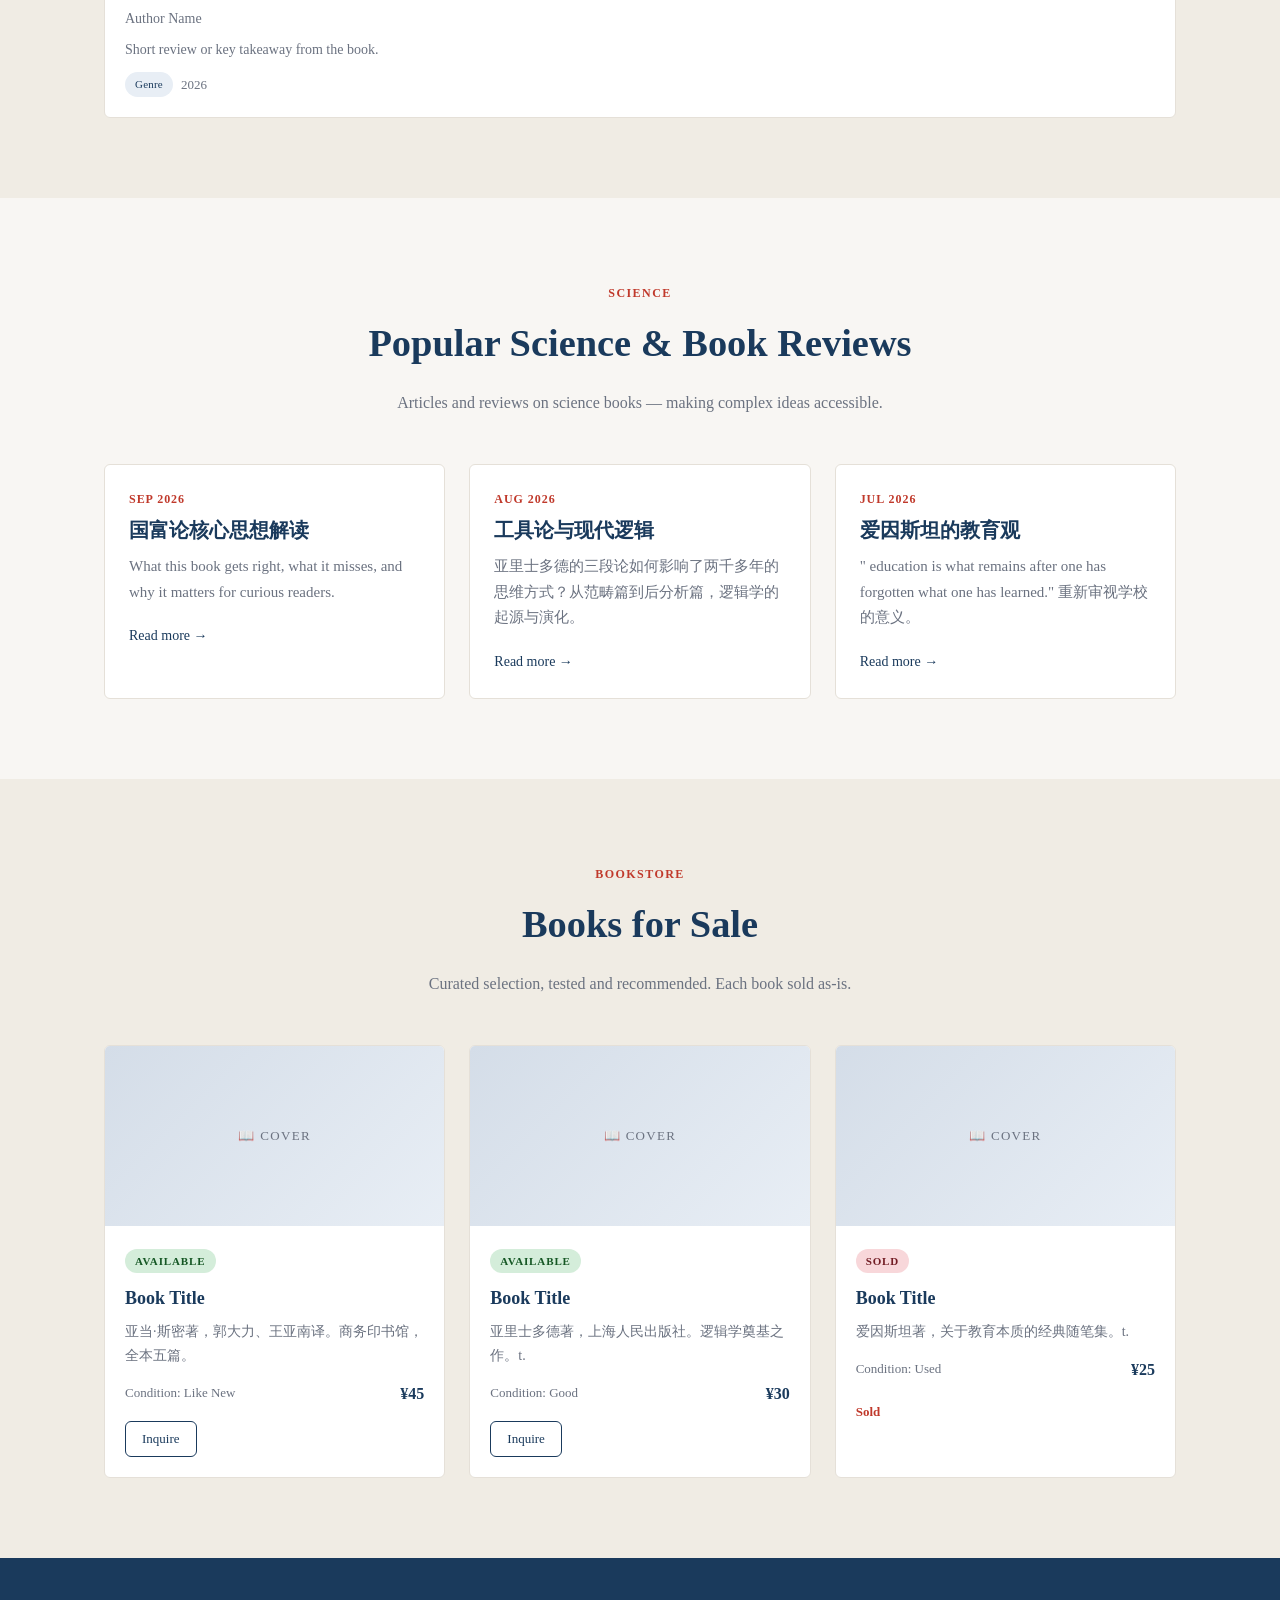
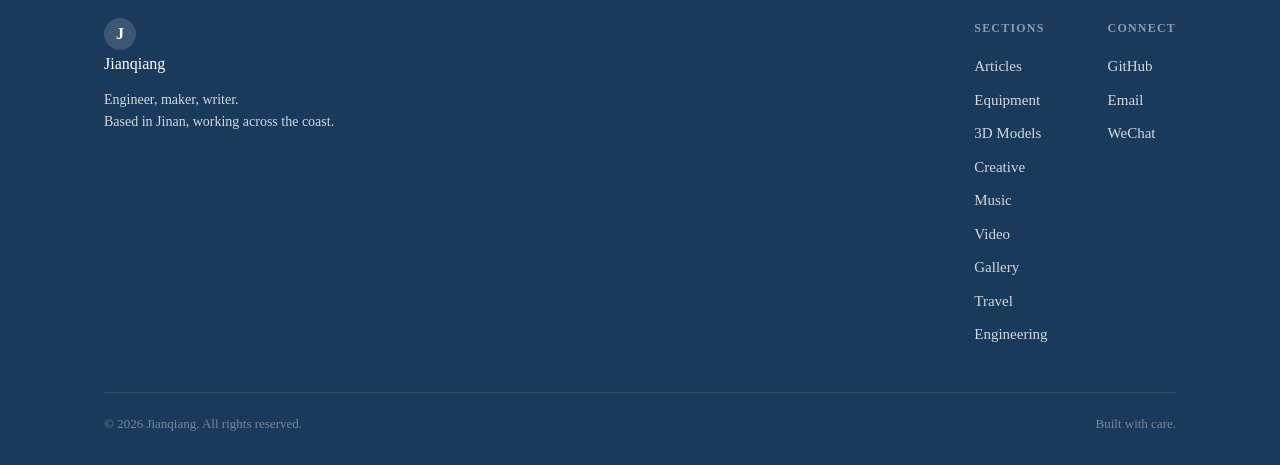
==== commit 96cebbcf: "Add language toggle button (ZH/EN)" ====
--- a/index_new.html
+++ b/index_new.html
@@ -15,7 +15,7 @@
 <header class="site-header">
   <div class="container header-inner">
     <a href="#" class="logo">
-      <span class="logo-mark">J</span>
+      <span class="logo-mark">J</span>\n      <button class="lang-toggle" id="langToggle" aria-label="Switch language">中文 / EN</button>
       <span class="logo-text">Jianqiang</span>
     </a>
     <button class="nav-toggle" aria-label="Toggle menu" aria-expanded="false">
@@ -182,9 +182,9 @@
   <div class="container">
     <div class="section-header"><span class="section-tag">Engineering</span><h2>Proposals &amp; Schemes</h2><p>Technical proposals, system designs, and project documentation.</p></div>
     <div class="proposal-list">
-      <div class="proposal-item"><div class="proposal-number">01</div><div class="proposal-content"><h3>??????? RDS ????</h3><p>?????????????? 2????????SmartDispatch V5.1 ????? Hytera ???????</p><div class="proposal-meta"><span class="tag">Hytera</span><span class="tag">PDT</span><span class="tag">RDS</span><span class="date">2022</span></div></div><a href="#" class="link-arrow">View proposal &rarr;</a></div>
-      <div class="proposal-item"><div class="proposal-number">02</div><div class="proposal-content"><h3>DS-6310 ???????</h3><p>PDT ??????????????????????????????????????????</p><div class="proposal-meta"><span class="tag">Hytera</span><span class="tag">PDT</span><span class="tag">??</span><span class="date">2024</span></div></div><a href="#" class="link-arrow">View proposal &rarr;</a></div>
-      <div class="proposal-item"><div class="proposal-number">03</div><div class="proposal-content"><h3>TETRA 800MHz ????????</h3><p>????? TETRA ???????? VSWR ????????????</p><div class="proposal-meta"><span class="tag">TETRA</span><span class="tag">Port Infrastructure</span><span class="date">2026-08</span></div></div><a href="#" class="link-arrow">View proposal &rarr;</a></div>
+      <div class="proposal-item"><div class="proposal-number">01</div><div class="proposal-content"><h3>燕山石化小集群 RDS 调度系统</h3><p>燕山石化聚乙烯化六工厂中继台 2频混合信道方案。SmartDispatch V5.1 调度系统与 Hytera 集群基站部署。</p><div class="proposal-meta"><span class="tag">Hytera</span><span class="tag">PDT</span><span class="tag">RDS</span><span class="date">2022</span></div></div><a href="#" class="link-arrow">View proposal &rarr;</a></div>
+      <div class="proposal-item"><div class="proposal-number">02</div><div class="proposal-content"><h3>DS-6310 同频同播网方案</h3><p>PDT 数字同播承载网设计，含拓扑结构、硬件安装与软件配置指南。适用于港口、园区广覆盖场景。</p><div class="proposal-meta"><span class="tag">Hytera</span><span class="tag">PDT</span><span class="tag">同播</span><span class="date">2024</span></div></div><a href="#" class="link-arrow">View proposal &rarr;</a></div>
+      <div class="proposal-item"><div class="proposal-number">03</div><div class="proposal-content"><h3>TETRA 800MHz 烟台西港覆盖扩展</h3><p>烟台西港区 TETRA 覆盖延伸方案，含 VSWR 基线测量与天线布局建议。</p><div class="proposal-meta"><span class="tag">TETRA</span><span class="tag">Port Infrastructure</span><span class="date">2026-08</span></div></div><a href="#" class="link-arrow">View proposal &rarr;</a></div>
     </div>
   </div>
 </section>
@@ -201,7 +201,7 @@
       <div class="book-card">
         <div class="book-cover"><span>&#128214; Cover</span></div>
         <div class="book-info">
-          <h3>???</h3>
+          <h3>国富论</h3>
           <p class="book-author">Author Name</p>
           <p class="book-desc">Short review or key takeaway from the book.</p>
           <div class="book-meta"><span class="tag">Genre</span><span class="date">2026</span></div>
@@ -210,7 +210,7 @@
       <div class="book-card">
         <div class="book-cover"><span>&#128214; Cover</span></div>
         <div class="book-info">
-          <h3>???e</h3>
+          <h3>工具论e</h3>
           <p class="book-author">Author Name</p>
           <p class="book-desc">Short review or key takeaway from the book.</p>
           <div class="book-meta"><span class="tag">Genre</span><span class="date">2026</span></div>
@@ -219,7 +219,7 @@
       <div class="book-card">
         <div class="book-cover"><span>&#128214; Cover</span></div>
         <div class="book-info">
-          <h3>?????????e</h3>
+          <h3>亚里士多德读书笔记e</h3>
           <p class="book-author">Author Name</p>
           <p class="book-desc">Short review or key takeaway from the book.</p>
           <div class="book-meta"><span class="tag">Genre</span><span class="date">2026</span></div>
@@ -239,20 +239,20 @@
     <div class="card-grid">
       <article class="card card-article">
         <div class="card-date">Sep 2026</div>
-        <h3><a href="#">?????????</a></h3>
+        <h3><a href="#">国富论核心思想解读</a></h3>
         <p>What this book gets right, what it misses, and why it matters for curious readers.</p>
         <a href="#" class="card-link">Read more &rarr;</a>
       </article>
       <article class="card card-article">
         <div class="card-date">Aug 2026</div>
-        <h3><a href="#">????????</a></h3>
-        <p>A plain-language breakdown of transformer models, without the hype or jargon.</p>
+        <h3><a href="#">工具论与现代逻辑</a></h3>
+        <p>亚里士多德的三段论如何影响了两千多年的思维方式？从范畴篇到后分析篇，逻辑学的起源与演化。</p>
         <a href="#" class="card-link">Read more &rarr;</a>
       </article>
       <article class="card card-article">
         <div class="card-date">Jul 2026</div>
-        <h3><a href="#">????????</a></h3>
-        <p>Understanding the science behind the objects we use every day.</p>
+        <h3><a href="#">爱因斯坦的教育观</a></h3>
+        <p>" education is what remains after one has forgotten what one has learned." 重新审视学校的意义。</p>
         <a href="#" class="card-link">Read more &rarr;</a>
       </article>
     </div>
@@ -272,7 +272,7 @@
         <div class="equip-info">
           <span class="equip-status avail">Available</span>
           <h3>Book Title</h3>
-          <p class="equip-desc">???????????????????????????</p>
+          <p class="equip-desc">亚当·斯密著，郭大力、王亚南译。商务印书馆，全本五篇。</p>
           <div class="equip-meta"><span>Condition: Like New</span><span class="equip-price">&#165;45</span></div>
           <a href="#" class="btn btn-outline btn-sm">Inquire</a>
         </div>
@@ -282,7 +282,7 @@
         <div class="equip-info">
           <span class="equip-status avail">Available</span>
           <h3>Book Title</h3>
-          <p class="equip-desc">???????????????????????t.</p>
+          <p class="equip-desc">亚里士多德著，上海人民出版社。逻辑学奠基之作。t.</p>
           <div class="equip-meta"><span>Condition: Good</span><span class="equip-price">&#165;30</span></div>
           <a href="#" class="btn btn-outline btn-sm">Inquire</a>
         </div>
@@ -292,7 +292,7 @@
         <div class="equip-info">
           <span class="equip-status sold">Sold</span>
           <h3>Book Title</h3>
-          <p class="equip-desc">???????????????????t.</p>
+          <p class="equip-desc">爱因斯坦著，关于教育本质的经典随笔集。t.</p>
           <div class="equip-meta"><span>Condition: Used</span><span class="equip-price">&#165;25</span></div>
           <span class="sold-tag">Sold</span>
         </div>
--- a/css/style.css
+++ b/css/style.css
@@ -541,3 +541,27 @@
 .book-desc { font-size: 0.875rem; color: var(--clr-text-muted); margin-bottom: 12px; line-height: 1.5; }
 .book-meta { display: flex; flex-wrap: wrap; gap: 8px; align-items: center; }
 .book-meta .date { font-size: 0.8125rem; color: var(--clr-text-muted); }
+\n
+/* LANGUAGE TOGGLE */
+.lang-toggle {
+  background: transparent;
+  border: 1px solid var(--clr-primary);
+  color: var(--clr-primary);
+  font-size: 0.75rem;
+  font-weight: 600;
+  padding: 4px 10px;
+  border-radius: 20px;
+  cursor: pointer;
+  letter-spacing: 0.05em;
+  transition: all 0.2s;
+  margin-left: 12px;
+}
+.lang-toggle:hover {
+  background: var(--clr-primary);
+  color: #fff;
+}
+[data-lang-en], [data-lang-zh] { display: none; }
+body.lang-zh [data-lang-en] { display: none !important; }
+body.lang-zh [data-lang-zh] { display: inline !important; }
+body.lang-en [data-lang-zh] { display: none !important; }
+body.lang-en [data-lang-en] { display: inline !important; }
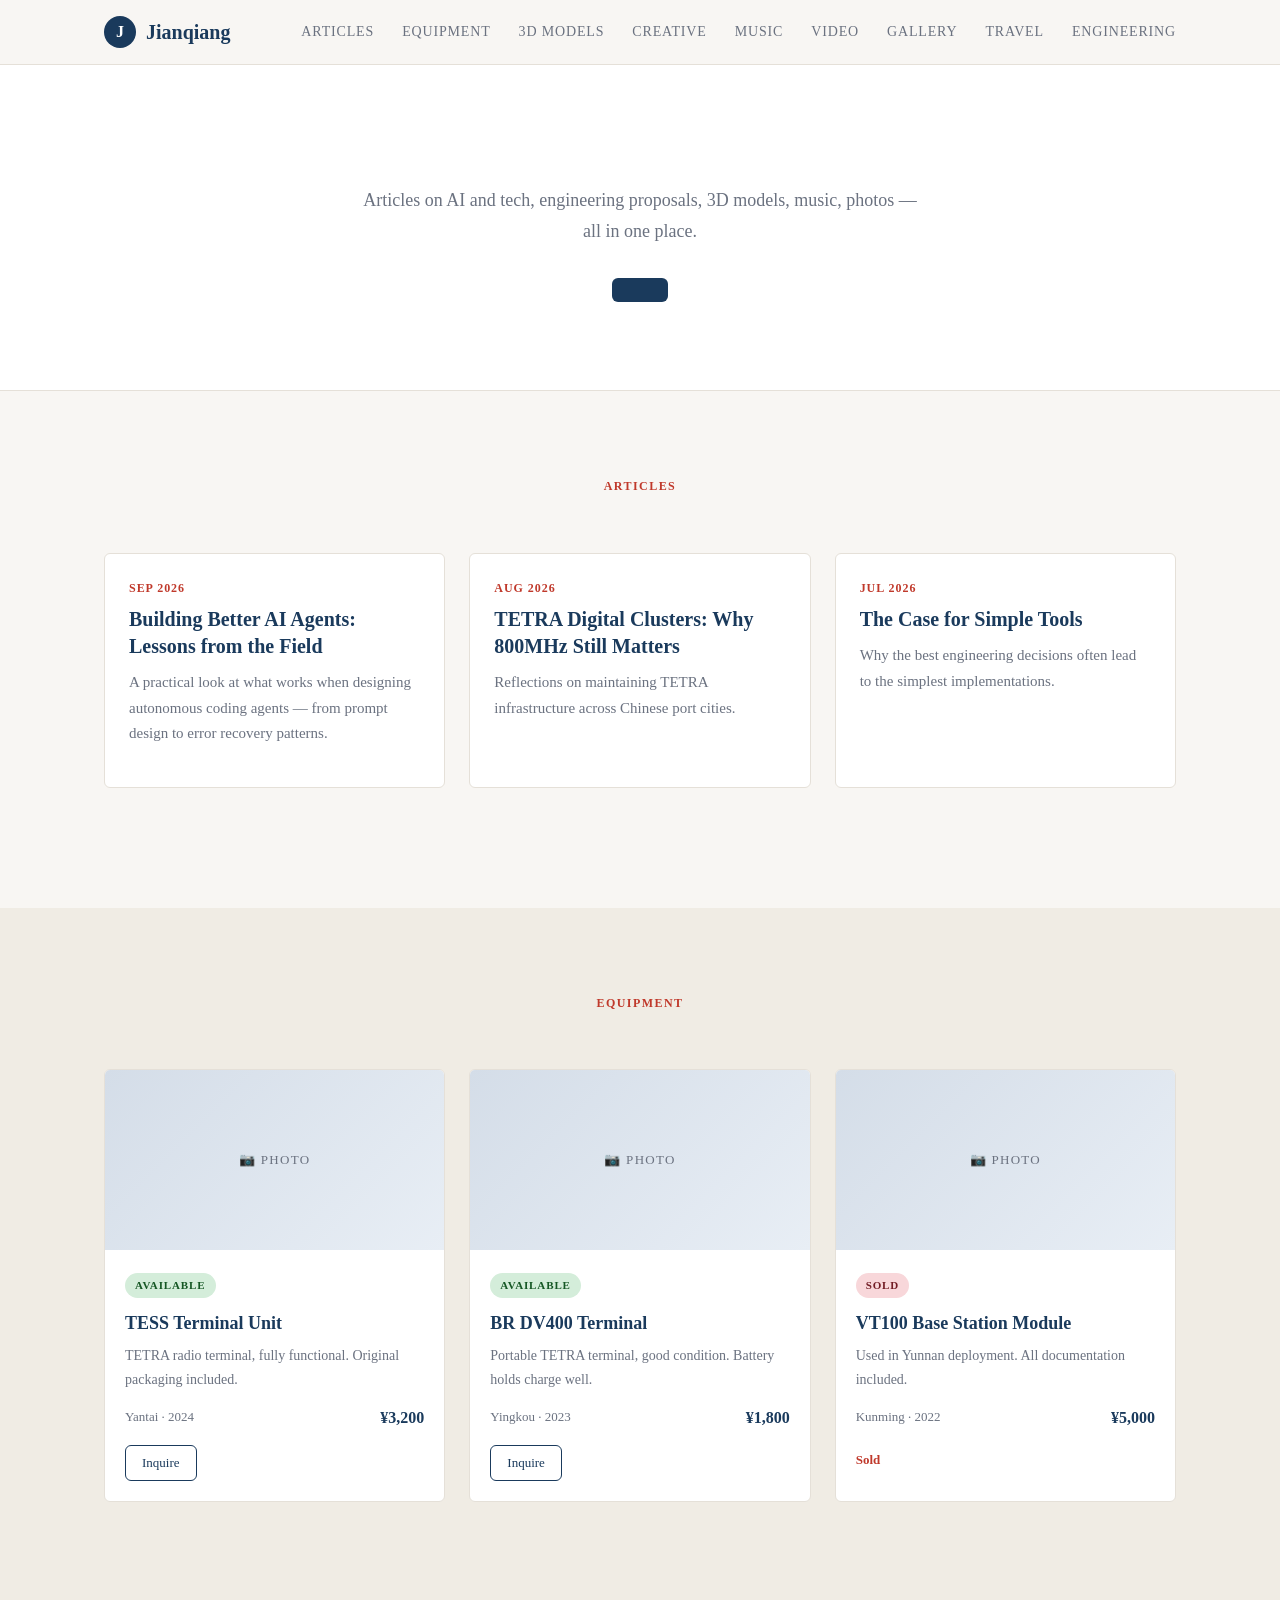
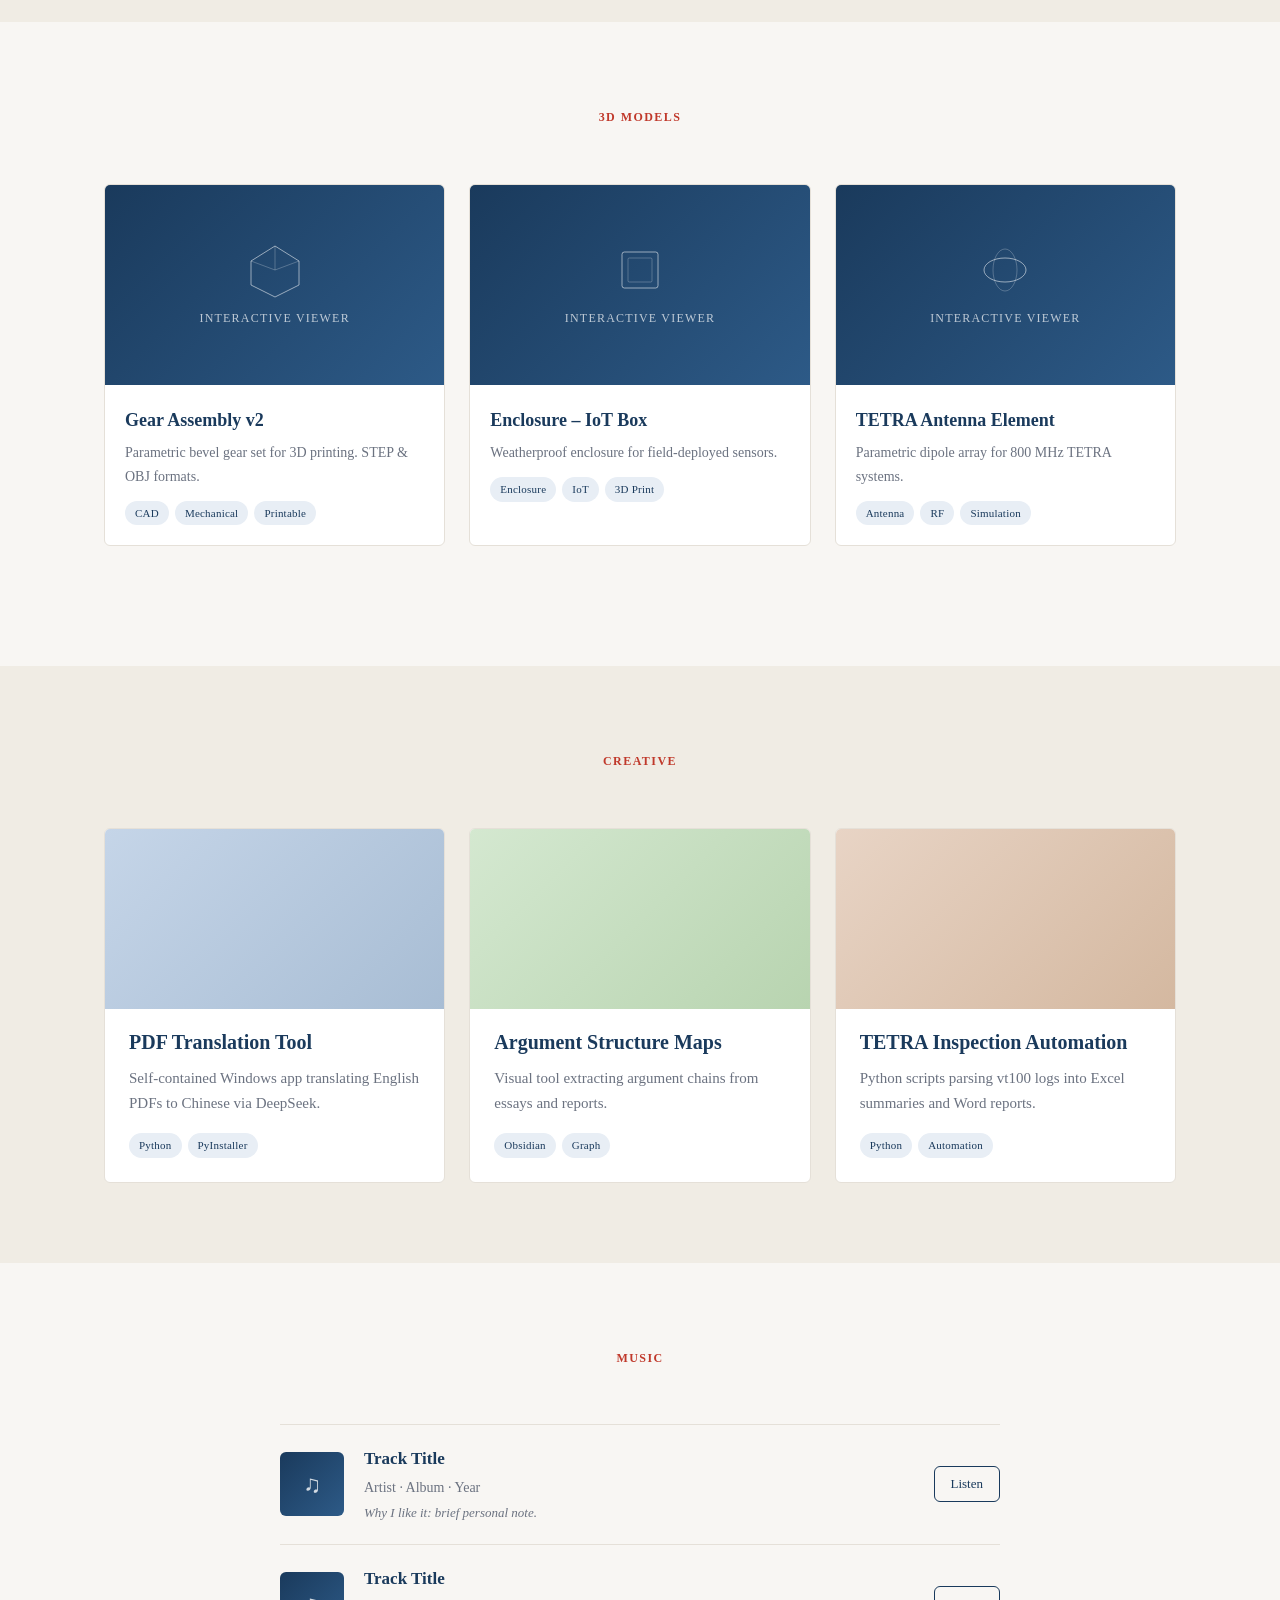
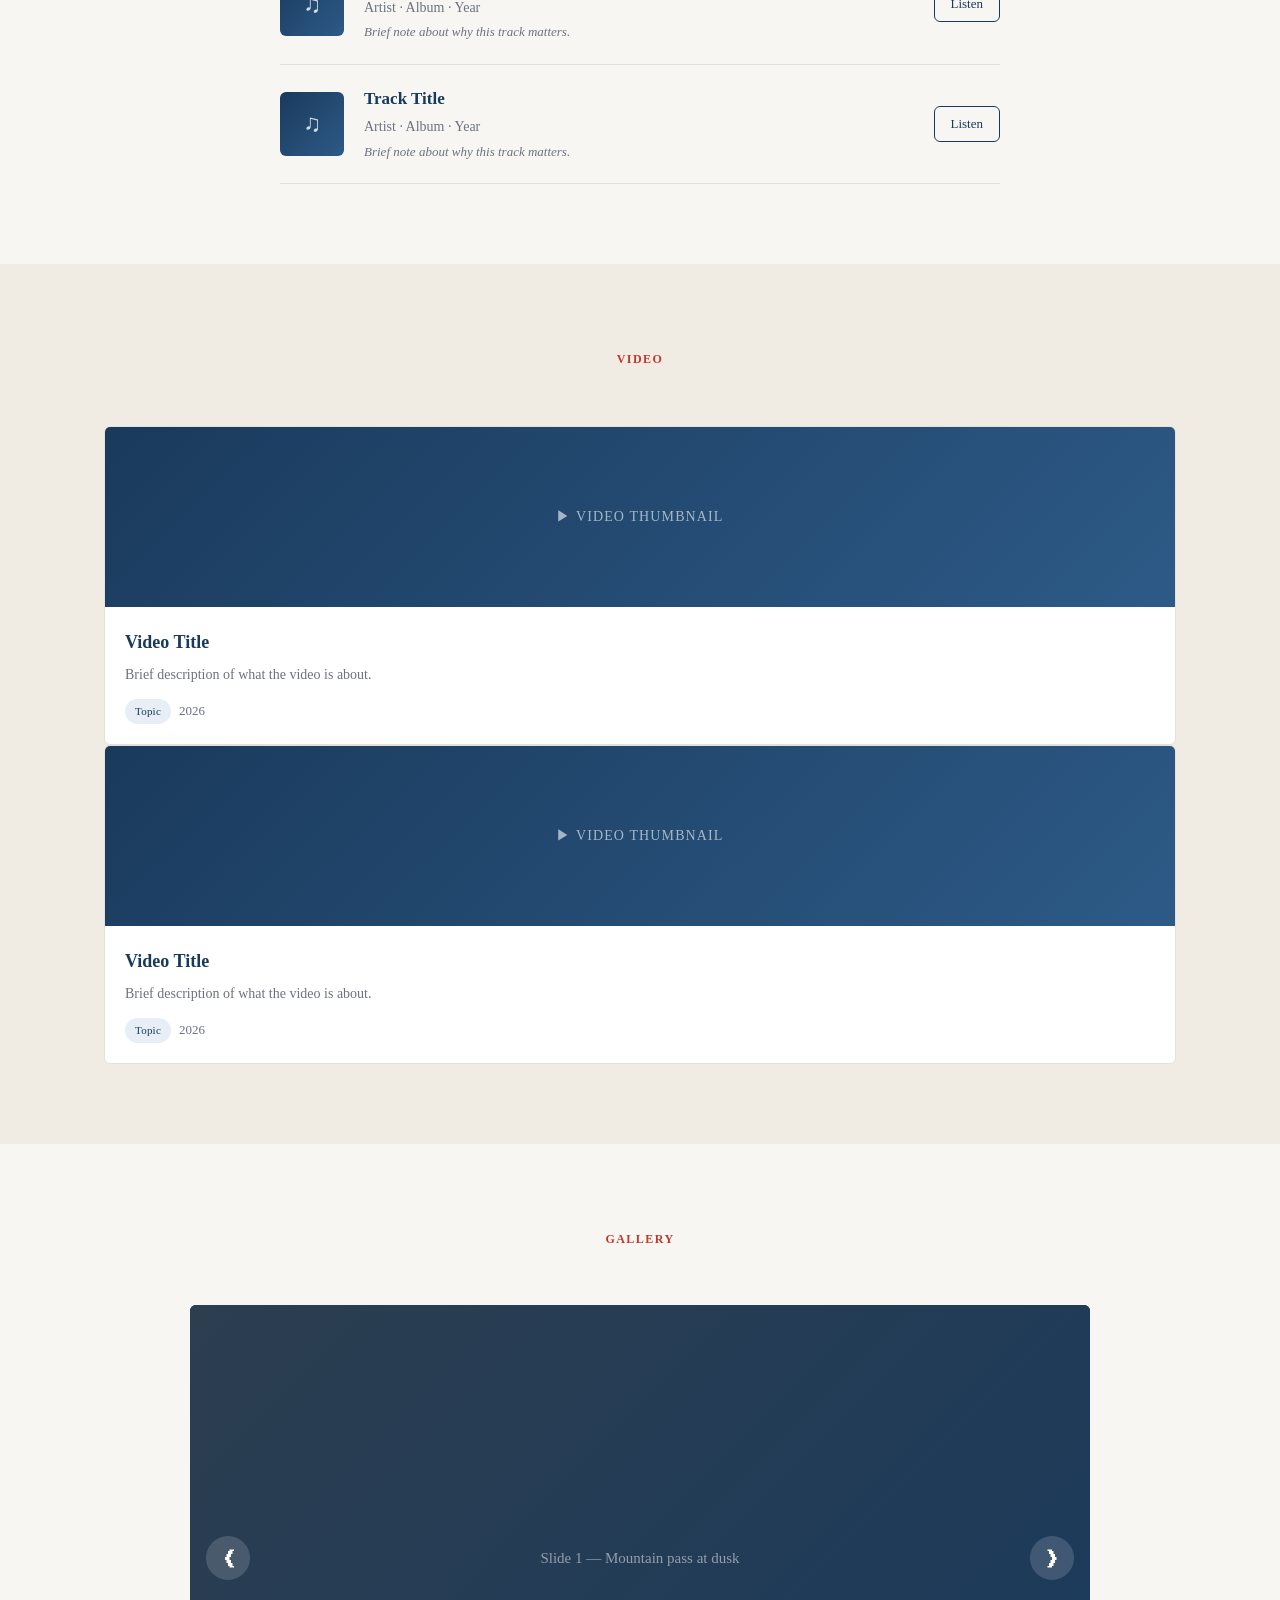
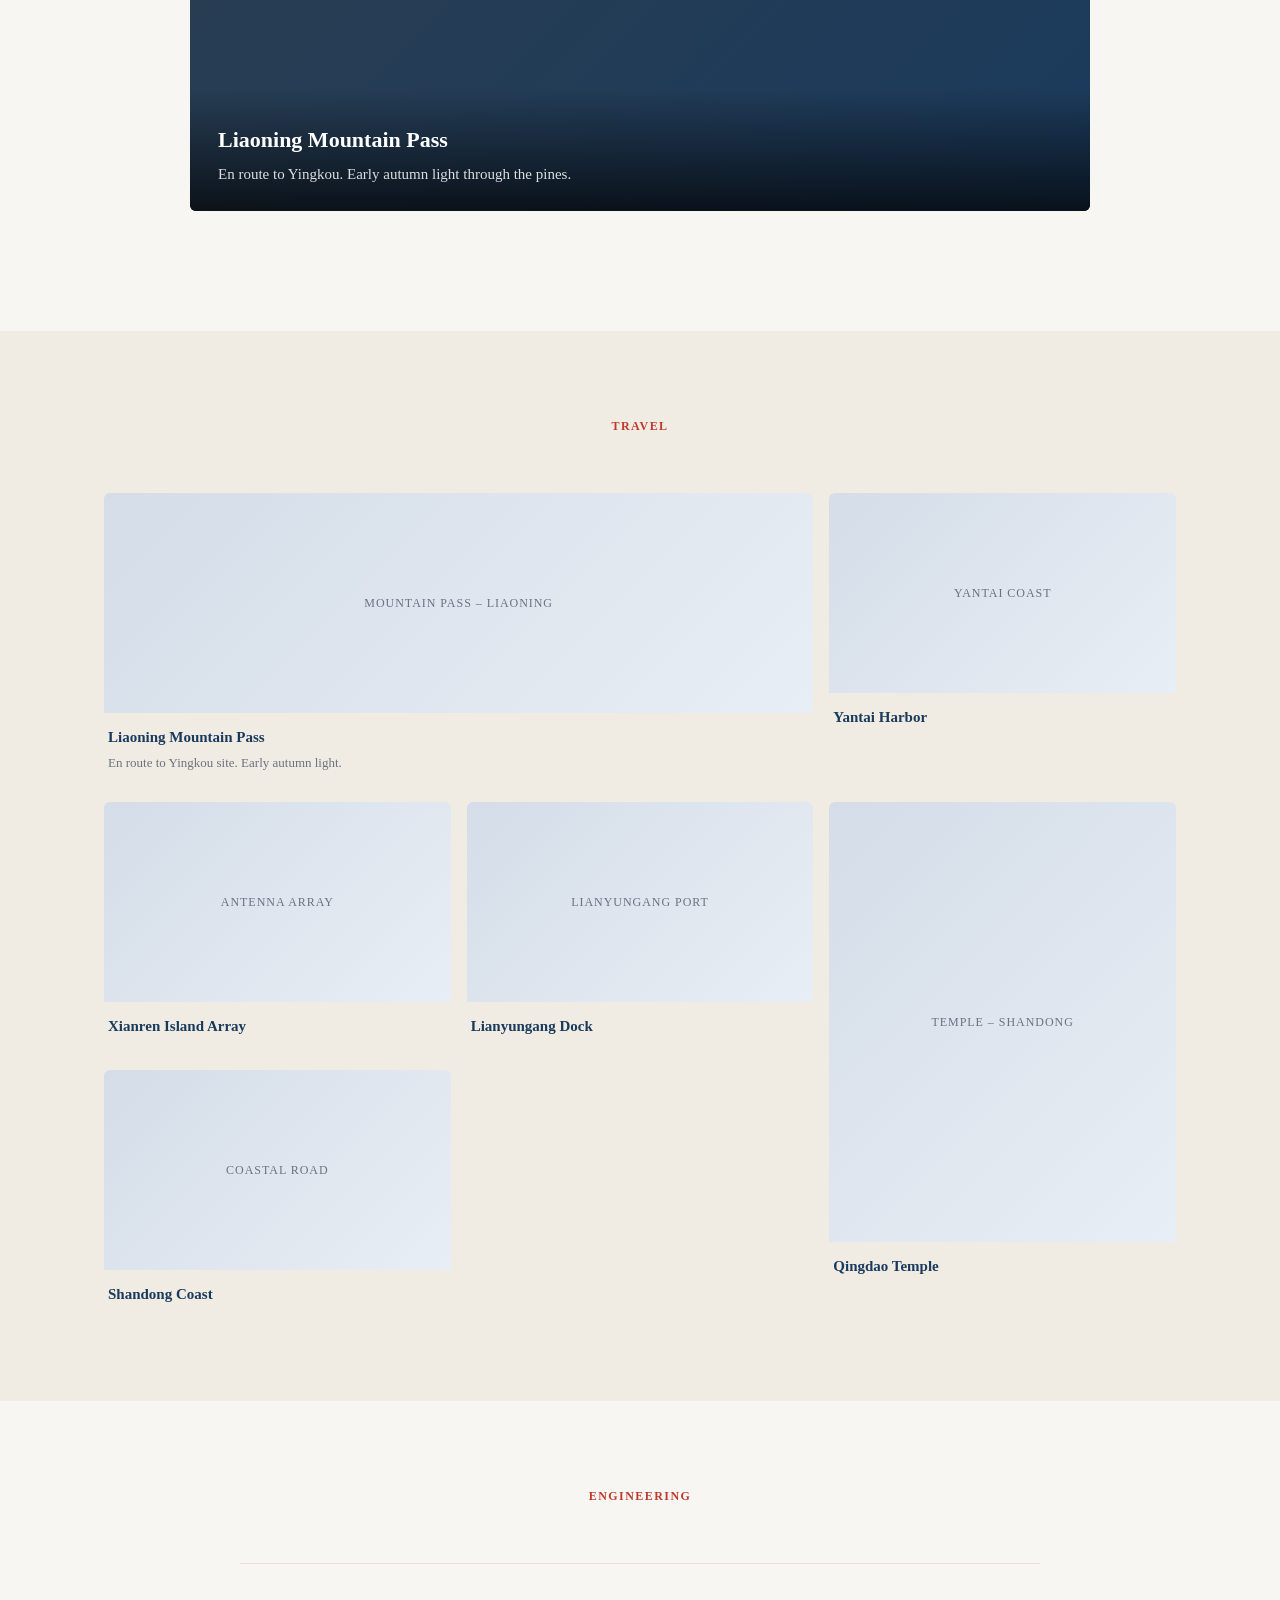
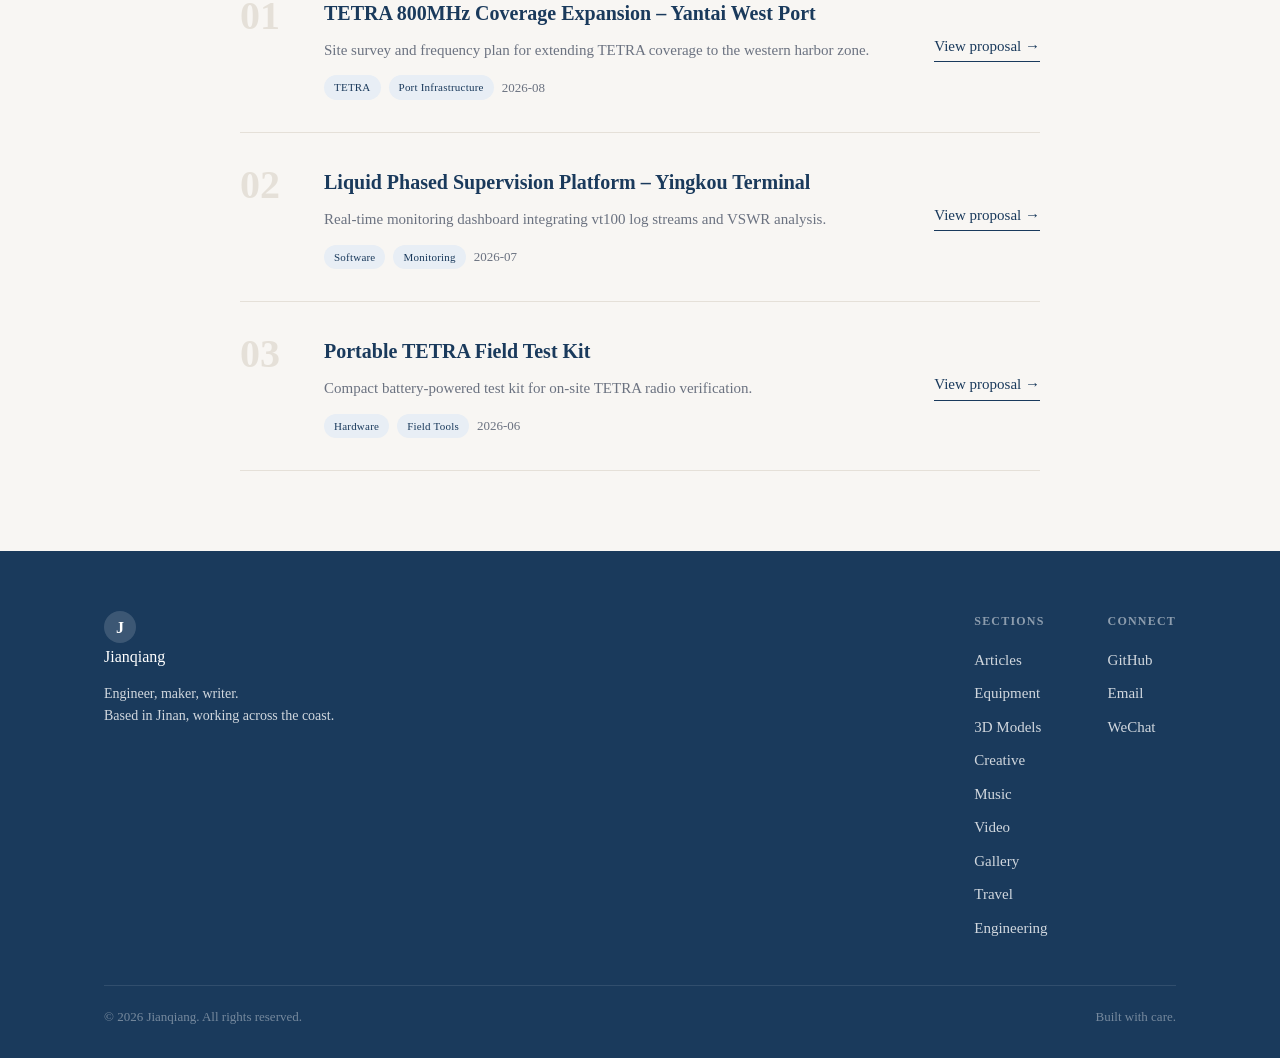
==== commit 57d3a643: "Add bilingual content (ZH/EN) to all sections" ====
--- a/index_new.html
+++ b/index_new.html
@@ -15,7 +15,7 @@
 <header class="site-header">
   <div class="container header-inner">
     <a href="#" class="logo">
-      <span class="logo-mark">J</span>\n      <button class="lang-toggle" id="langToggle" aria-label="Switch language">中文 / EN</button>
+      <span class="logo-mark">J</span>
       <span class="logo-text">Jianqiang</span>
     </a>
     <button class="nav-toggle" aria-label="Toggle menu" aria-expanded="false">
@@ -37,52 +37,52 @@
 
 <section class="hero">
   <div class="container">
-    <p class="hero-eyebrow">Engineer &middot; Maker &middot; Writer</p>
-    <h1>Exploring technology,<br>sharing ideas.</h1>
+    <p class="hero-eyebrow"><span data-lang-en="Engineer &middot; Maker &middot; Writer" data-lang-zh="工程师 &middot; 创客 &middot; 写作者">Engineer &middot; Maker &middot; Writer</span></p>
+    <h1><span data-lang-en="Exploring technology,<br>sharing ideas." data-lang-zh="探索技术，<br>分享想法。">Exploring technology,<br>sharing ideas.</span></h1>
     <p class="hero-sub">Articles on AI and tech, engineering proposals, 3D models, music, photos &mdash; all in one place.</p>
-    <a href="#blog" class="btn btn-primary">Read the Latest</a>
+    <a href="#blog" class="btn btn-primary"><span data-lang-en="Read the Latest" data-lang-zh="阅读最新文章">Read the Latest</span></a>
   </div>
 </section>
 
 <section id="blog" class="section">
   <div class="container">
-    <div class="section-header"><span class="section-tag">Articles</span><h2>Latest Writings</h2></div>
+    <div class="section-header"><span class="section-tag">Articles</span><h2><span data-lang-en="Latest Writings" data-lang-zh="最新文章">Latest Writings</span></h2></div>
     <div class="card-grid">
-      <article class="card card-article"><div class="card-date">Sep 2026</div><h3><a href="#">Building Better AI Agents: Lessons from the Field</a></h3><p>A practical look at what works when designing autonomous coding agents &mdash; from prompt design to error recovery patterns.</p><a href="#" class="card-link">Read more &rarr;</a></article>
-      <article class="card card-article"><div class="card-date">Aug 2026</div><h3><a href="#">TETRA Digital Clusters: Why 800MHz Still Matters</a></h3><p>Reflections on maintaining TETRA infrastructure across Chinese port cities.</p><a href="#" class="card-link">Read more &rarr;</a></article>
-      <article class="card card-article"><div class="card-date">Jul 2026</div><h3><a href="#">The Case for Simple Tools</a></h3><p>Why the best engineering decisions often lead to the simplest implementations.</p><a href="#" class="card-link">Read more &rarr;</a></article>
+      <article class="card card-article"><div class="card-date">Sep 2026</div><h3><a href="#">Building Better AI Agents: Lessons from the Field</a></h3><p>A practical look at what works when designing autonomous coding agents &mdash; from prompt design to error recovery patterns.</p><a href="#" class="card-link"><span data-lang-en="Read more &rarr;" data-lang-zh="阅读全文 &rarr;">Read more &rarr;</span></a></article>
+      <article class="card card-article"><div class="card-date">Aug 2026</div><h3><a href="#">TETRA Digital Clusters: Why 800MHz Still Matters</a></h3><p>Reflections on maintaining TETRA infrastructure across Chinese port cities.</p><a href="#" class="card-link"><span data-lang-en="Read more &rarr;" data-lang-zh="阅读全文 &rarr;">Read more &rarr;</span></a></article>
+      <article class="card card-article"><div class="card-date">Jul 2026</div><h3><a href="#">The Case for Simple Tools</a></h3><p>Why the best engineering decisions often lead to the simplest implementations.</p><a href="#" class="card-link"><span data-lang-en="Read more &rarr;" data-lang-zh="阅读全文 &rarr;">Read more &rarr;</span></a></article>
     </div>
-    <div class="section-more"><a href="#" class="link-arrow">View all articles &rarr;</a></div>
+    <div class="section-more"><a href="#" class="link-arrow"><span data-lang-en="View all articles &rarr;" data-lang-zh="查看所有文章 &rarr;">View all articles &rarr;</span></a></div>
   </div>
 </section>
 
 <section id="equipment" class="section section-alt">
   <div class="container">
-    <div class="section-header"><span class="section-tag">Equipment</span><h2>Second-Hand Gear</h2><p>Tested and verified. Each item sold as-is with full description.</p></div>
+    <div class="section-header"><span class="section-tag">Equipment</span><h2><span data-lang-en="Second-Hand Gear" data-lang-zh="二手设备">Second-Hand Gear</span></h2><p><span data-lang-en="Tested and verified. Each item sold as-is with full description." data-lang-zh="经测试验证。每件商品如实描述。">Tested and verified. Each item sold as-is with full description.</span></p></div>
     <div class="equip-grid">
       <div class="equip-card"><div class="equip-img"><div class="equip-placeholder">&#128247; Photo</div></div><div class="equip-info"><span class="equip-status avail">Available</span><h3>TESS Terminal Unit</h3><p class="equip-desc">TETRA radio terminal, fully functional. Original packaging included.</p><div class="equip-meta"><span>Yantai &middot; 2024</span><span class="equip-price">&#165;3,200</span></div><a href="#" class="btn btn-outline btn-sm">Inquire</a></div></div>
       <div class="equip-card"><div class="equip-img"><div class="equip-placeholder">&#128247; Photo</div></div><div class="equip-info"><span class="equip-status avail">Available</span><h3>BR DV400 Terminal</h3><p class="equip-desc">Portable TETRA terminal, good condition. Battery holds charge well.</p><div class="equip-meta"><span>Yingkou &middot; 2023</span><span class="equip-price">&#165;1,800</span></div><a href="#" class="btn btn-outline btn-sm">Inquire</a></div></div>
       <div class="equip-card"><div class="equip-img"><div class="equip-placeholder">&#128247; Photo</div></div><div class="equip-info"><span class="equip-status sold">Sold</span><h3>VT100 Base Station Module</h3><p class="equip-desc">Used in Yunnan deployment. All documentation included.</p><div class="equip-meta"><span>Kunming &middot; 2022</span><span class="equip-price">&#165;5,000</span></div><span class="sold-tag">Sold</span></div></div>
     </div>
-    <div class="section-more"><a href="#" class="link-arrow">View all listings &rarr;</a></div>
+    <div class="section-more"><a href="#" class="link-arrow"><span data-lang-en="View all listings &rarr;" data-lang-zh="查看所有商品 &rarr;">View all listings &rarr;</span></a></div>
   </div>
 </section>
 
 <section id="models" class="section">
   <div class="container">
-    <div class="section-header"><span class="section-tag">3D Models</span><h2>Three-Dimensional Work</h2><p>Parametric designs, mechanical parts, and experimental forms.</p></div>
+    <div class="section-header"><span class="section-tag">3D Models</span><h2><span data-lang-en="Three-Dimensional Work" data-lang-zh="三维作品">Three-Dimensional Work</span></h2><p><span data-lang-en="Parametric designs, mechanical parts, and experimental forms." data-lang-zh="参数化设计、机械零件和实验形态。">Parametric designs, mechanical parts, and experimental forms.</span></p></div>
     <div class="model-grid">
       <div class="model-card"><div class="model-viewer"><div class="model-placeholder"><svg viewBox="0 0 100 100" xmlns="http://www.w3.org/2000/svg"><polygon points="50,10 90,35 90,75 50,95 10,75 10,35" fill="none" stroke="rgba(255,255,255,0.6)" stroke-width="1.5"/><line x1="50" y1="10" x2="50" y2="50" stroke="rgba(255,255,255,0.4)" stroke-width="1"/><line x1="90" y1="35" x2="50" y2="50" stroke="rgba(255,255,255,0.4)" stroke-width="1"/><line x1="10" y1="35" x2="50" y2="50" stroke="rgba(255,255,255,0.4)" stroke-width="1"/></svg><span>Interactive Viewer</span></div></div><div class="model-info"><h3>Gear Assembly v2</h3><p>Parametric bevel gear set for 3D printing. STEP &amp; OBJ formats.</p><div class="model-tags"><span class="tag">CAD</span><span class="tag">Mechanical</span><span class="tag">Printable</span></div></div></div>
       <div class="model-card"><div class="model-viewer"><div class="model-placeholder"><svg viewBox="0 0 100 100" xmlns="http://www.w3.org/2000/svg"><rect x="20" y="20" width="60" height="60" rx="4" fill="none" stroke="rgba(255,255,255,0.6)" stroke-width="1.5"/><rect x="30" y="30" width="40" height="40" rx="2" fill="none" stroke="rgba(255,255,255,0.4)" stroke-width="1"/></svg><span>Interactive Viewer</span></div></div><div class="model-info"><h3>Enclosure &ndash; IoT Box</h3><p>Weatherproof enclosure for field-deployed sensors.</p><div class="model-tags"><span class="tag">Enclosure</span><span class="tag">IoT</span><span class="tag">3D Print</span></div></div></div>
       <div class="model-card"><div class="model-viewer"><div class="model-placeholder"><svg viewBox="0 0 100 100" xmlns="http://www.w3.org/2000/svg"><ellipse cx="50" cy="50" rx="35" ry="20" fill="none" stroke="rgba(255,255,255,0.6)" stroke-width="1.5"/><ellipse cx="50" cy="50" rx="20" ry="35" fill="none" stroke="rgba(255,255,255,0.4)" stroke-width="1"/></svg><span>Interactive Viewer</span></div></div><div class="model-info"><h3>TETRA Antenna Element</h3><p>Parametric dipole array for 800 MHz TETRA systems.</p><div class="model-tags"><span class="tag">Antenna</span><span class="tag">RF</span><span class="tag">Simulation</span></div></div></div>
     </div>
-    <div class="section-more"><a href="#" class="link-arrow">Browse all models &rarr;</a></div>
+    <div class="section-more"><a href="#" class="link-arrow"><span data-lang-en="Browse all models &rarr;" data-lang-zh="浏览所有模型 &rarr;">Browse all models &rarr;</span></a></div>
   </div>
 </section>
 
 <section id="creative" class="section section-alt">
   <div class="container">
-    <div class="section-header"><span class="section-tag">Creative</span><h2>Small Ideas &amp; Projects</h2><p>Prototypes, generative art, and things built for fun.</p></div>
+    <div class="section-header"><span class="section-tag">Creative</span><h2><span data-lang-en="Small Ideas &amp; Projects" data-lang-zh="小创意与项目">Small Ideas &amp; Projects</span></h2><p><span data-lang-en="Prototypes, generative art, and things built for fun." data-lang-zh="原型、生成艺术和趣味作品。">Prototypes, generative art, and things built for fun.</span></p></div>
     <div class="card-grid">
       <div class="card card-creative"><div class="card-img-placeholder creative-1"></div><div class="card-body"><h3><a href="#">PDF Translation Tool</a></h3><p>Self-contained Windows app translating English PDFs to Chinese via DeepSeek.</p><div class="card-tags"><span class="tag">Python</span><span class="tag">PyInstaller</span></div></div></div>
       <div class="card card-creative"><div class="card-img-placeholder creative-2"></div><div class="card-body"><h3><a href="#">Argument Structure Maps</a></h3><p>Visual tool extracting argument chains from essays and reports.</p><div class="card-tags"><span class="tag">Obsidian</span><span class="tag">Graph</span></div></div></div>
@@ -93,51 +93,18 @@
 
 <section id="music" class="section">
   <div class="container">
-    <div class="section-header"><span class="section-tag">Music</span><h2>Likes &amp; Recommendations</h2><p>Songs and albums I keep coming back to.</p></div>
+    <div class="section-header"><span class="section-tag">Music</span><h2><span data-lang-en="Likes &amp; Recommendations" data-lang-zh="喜欢与推荐">Likes &amp; Recommendations</span></h2><p><span data-lang-en="Songs and albums I keep coming back to." data-lang-zh="反复聆听的歌曲与专辑。">Songs and albums I keep coming back to.</span></p></div>
     <div class="music-list">
-      <div class="music-item">
-        <div class="music-cover"><span class="music-icon">&#9835;</span></div>
-        <div class="music-info">
-          <h3>See You See Me</h3>
-          <p class="music-artist">Outcault &middot; album &middot; year</p>
-          <p class="music-note">Why I like it: brief personal note about the song.</p>
-        </div>
-        <a href="#" class="btn btn-outline btn-sm">Listen</a>
-      </div>
-      <div class="music-item">
-        <div class="music-cover"><span class="music-icon">&#9835;</span></div>
-        <div class="music-info">
-          <h3>????</h3>
-          <p class="music-artist">?? &middot; ?? &middot; 1994</p>
-          <p class="music-note">?????????????????????????????</p>
-        </div>
-        <a href="#" class="btn btn-outline btn-sm">Listen</a>
-      </div>
-      <div class="music-item">
-        <div class="music-cover"><span class="music-icon">&#9835;</span></div>
-        <div class="music-info">
-          <h3>???</h3>
-          <p class="music-artist">?? &middot; ????? &middot; 1986</p>
-          <p class="music-note">??????????????????????????????</p>
-        </div>
-        <a href="#" class="btn btn-outline btn-sm">Listen</a>
-      </div>
-      <div class="music-item">
-        <div class="music-cover"><span class="music-icon">&#9835;</span></div>
-        <div class="music-info">
-          <h3>???????</h3>
-          <p class="music-artist">??? &middot; ??????? &middot; 1988</p>
-          <p class="music-note">???????????????????????????????</p>
-        </div>
-        <a href="#" class="btn btn-outline btn-sm">Listen</a>
-      </div>
+      <div class="music-item"><div class="music-cover"><span class="music-icon">&#9835;</span></div><div class="music-info"><h3>Track Title</h3><p class="music-artist">Artist &middot; Album &middot; Year</p><p class="music-note">Why I like it: brief personal note.</p></div><a href="#" class="btn btn-outline btn-sm">Listen</a></div>
+      <div class="music-item"><div class="music-cover"><span class="music-icon">&#9835;</span></div><div class="music-info"><h3>Track Title</h3><p class="music-artist">Artist &middot; Album &middot; Year</p><p class="music-note">Brief note about why this track matters.</p></div><a href="#" class="btn btn-outline btn-sm">Listen</a></div>
+      <div class="music-item"><div class="music-cover"><span class="music-icon">&#9835;</span></div><div class="music-info"><h3>Track Title</h3><p class="music-artist">Artist &middot; Album &middot; Year</p><p class="music-note">Brief note about why this track matters.</p></div><a href="#" class="btn btn-outline btn-sm">Listen</a></div>
     </div>
   </div>
 </section>
 
 <section id="videos" class="section section-alt">
   <div class="container">
-    <div class="section-header"><span class="section-tag">Video</span><h2>Films &amp; Clips</h2><p>Videos I have made or found worth sharing.</p></div>
+    <div class="section-header"><span class="section-tag">Video</span><h2><span data-lang-en="Films &amp; Clips" data-lang-zh="影片与片段">Films &amp; Clips</span></h2><p><span data-lang-en="Videos I have made or found worth sharing." data-lang-zh="我制作或认为值得分享的视频。">Videos I have made or found worth sharing.</span></p></div>
     <div class="video-grid">
       <div class="video-card"><div class="video-thumb"><span>&#9654; Video thumbnail</span></div><div class="video-info"><h3><a href="#">Video Title</a></h3><p class="video-desc">Brief description of what the video is about.</p><div class="video-meta"><span class="tag">Topic</span><span class="date">2026</span></div></div></div>
       <div class="video-card"><div class="video-thumb"><span>&#9654; Video thumbnail</span></div><div class="video-info"><h3><a href="#">Video Title</a></h3><p class="video-desc">Brief description of what the video is about.</p><div class="video-meta"><span class="tag">Topic</span><span class="date">2026</span></div></div></div>
@@ -147,7 +114,7 @@
 
 <section id="gallery" class="section">
   <div class="container">
-    <div class="section-header"><span class="section-tag">Gallery</span><h2>Featured Photos</h2><p>Auto-advancing slideshow of recent favorites.</p></div>
+    <div class="section-header"><span class="section-tag">Gallery</span><h2><span data-lang-en="Featured Photos" data-lang-zh="精选照片">Featured Photos</span></h2><p><span data-lang-en="Auto-advancing slideshow of recent favorites." data-lang-zh="最近最爱的自动轮播。">Auto-advancing slideshow of recent favorites.</span></p></div>
     <div class="slideshow" id="slideshow">
       <div class="slideshow-track" id="slideshowTrack">
         <div class="slide active"><div class="slide-img"><span>Slide 1 &mdash; Mountain pass at dusk</span></div><div class="slide-caption"><h3>Liaoning Mountain Pass</h3><p>En route to Yingkou. Early autumn light through the pines.</p></div></div>
@@ -160,13 +127,13 @@
       <button class="slideshow-btn next" aria-label="Next">&#10095;</button>
       <div class="slideshow-dots" id="slideshowDots"></div>
     </div>
-    <div class="section-more"><a href="#" class="link-arrow">View all photos &rarr;</a></div>
+    <div class="section-more"><a href="#" class="link-arrow"><span data-lang-en="View all photos &rarr;" data-lang-zh="查看所有照片 &rarr;">View all photos &rarr;</span></a></div>
   </div>
 </section>
 
 <section id="travel" class="section section-alt">
   <div class="container">
-    <div class="section-header"><span class="section-tag">Travel</span><h2>Places &amp; Notes</h2><p>Photography from engineering trips and personal journeys.</p></div>
+    <div class="section-header"><span class="section-tag">Travel</span><h2><span data-lang-en="Places &amp; Notes" data-lang-zh="足迹与随笔">Places &amp; Notes</span></h2><p><span data-lang-en="Photography from engineering trips and personal journeys." data-lang-zh="工程出差与个人旅行的摄影。">Photography from engineering trips and personal journeys.</span></p></div>
     <div class="photo-grid">
       <div class="photo-item wide"><div class="photo-placeholder"><span>Mountain pass &ndash; Liaoning</span></div><div class="photo-caption"><h4>Liaoning Mountain Pass</h4><p>En route to Yingkou site. Early autumn light.</p></div></div>
       <div class="photo-item"><div class="photo-placeholder"><span>Yantai coast</span></div><div class="photo-caption"><h4>Yantai Harbor</h4></div></div>
@@ -180,123 +147,11 @@
 
 <section id="engineering" class="section">
   <div class="container">
-    <div class="section-header"><span class="section-tag">Engineering</span><h2>Proposals &amp; Schemes</h2><p>Technical proposals, system designs, and project documentation.</p></div>
+    <div class="section-header"><span class="section-tag">Engineering</span><h2><span data-lang-en="Proposals &amp; Schemes" data-lang-zh="方案与规划">Proposals &amp; Schemes</span></h2><p><span data-lang-en="Technical proposals, system designs, and project documentation." data-lang-zh="技术方案、系统设计和项目文档。">Technical proposals, system designs, and project documentation.</span></p></div>
     <div class="proposal-list">
-      <div class="proposal-item"><div class="proposal-number">01</div><div class="proposal-content"><h3>燕山石化小集群 RDS 调度系统</h3><p>燕山石化聚乙烯化六工厂中继台 2频混合信道方案。SmartDispatch V5.1 调度系统与 Hytera 集群基站部署。</p><div class="proposal-meta"><span class="tag">Hytera</span><span class="tag">PDT</span><span class="tag">RDS</span><span class="date">2022</span></div></div><a href="#" class="link-arrow">View proposal &rarr;</a></div>
-      <div class="proposal-item"><div class="proposal-number">02</div><div class="proposal-content"><h3>DS-6310 同频同播网方案</h3><p>PDT 数字同播承载网设计，含拓扑结构、硬件安装与软件配置指南。适用于港口、园区广覆盖场景。</p><div class="proposal-meta"><span class="tag">Hytera</span><span class="tag">PDT</span><span class="tag">同播</span><span class="date">2024</span></div></div><a href="#" class="link-arrow">View proposal &rarr;</a></div>
-      <div class="proposal-item"><div class="proposal-number">03</div><div class="proposal-content"><h3>TETRA 800MHz 烟台西港覆盖扩展</h3><p>烟台西港区 TETRA 覆盖延伸方案，含 VSWR 基线测量与天线布局建议。</p><div class="proposal-meta"><span class="tag">TETRA</span><span class="tag">Port Infrastructure</span><span class="date">2026-08</span></div></div><a href="#" class="link-arrow">View proposal &rarr;</a></div>
-    </div>
-  </div>
-</section>
-
-
-<section id="books" class="section section-alt">
-  <div class="container">
-    <div class="section-header">
-      <span class="section-tag">Books</span>
-      <h2>Recommended Reading</h2>
-      <p>Books that shaped my thinking &mdash; with reviews and notes.</p>
-    </div>
-    <div class="book-grid">
-      <div class="book-card">
-        <div class="book-cover"><span>&#128214; Cover</span></div>
-        <div class="book-info">
-          <h3>国富论</h3>
-          <p class="book-author">Author Name</p>
-          <p class="book-desc">Short review or key takeaway from the book.</p>
-          <div class="book-meta"><span class="tag">Genre</span><span class="date">2026</span></div>
-        </div>
-      </div>
-      <div class="book-card">
-        <div class="book-cover"><span>&#128214; Cover</span></div>
-        <div class="book-info">
-          <h3>工具论e</h3>
-          <p class="book-author">Author Name</p>
-          <p class="book-desc">Short review or key takeaway from the book.</p>
-          <div class="book-meta"><span class="tag">Genre</span><span class="date">2026</span></div>
-        </div>
-      </div>
-      <div class="book-card">
-        <div class="book-cover"><span>&#128214; Cover</span></div>
-        <div class="book-info">
-          <h3>亚里士多德读书笔记e</h3>
-          <p class="book-author">Author Name</p>
-          <p class="book-desc">Short review or key takeaway from the book.</p>
-          <div class="book-meta"><span class="tag">Genre</span><span class="date">2026</span></div>
-        </div>
-      </div>
-    </div>
-  </div>
-</section>
-
-<section id="science" class="section">
-  <div class="container">
-    <div class="section-header">
-      <span class="section-tag">Science</span>
-      <h2>Popular Science &amp; Book Reviews</h2>
-      <p>Articles and reviews on science books &mdash; making complex ideas accessible.</p>
-    </div>
-    <div class="card-grid">
-      <article class="card card-article">
-        <div class="card-date">Sep 2026</div>
-        <h3><a href="#">国富论核心思想解读</a></h3>
-        <p>What this book gets right, what it misses, and why it matters for curious readers.</p>
-        <a href="#" class="card-link">Read more &rarr;</a>
-      </article>
-      <article class="card card-article">
-        <div class="card-date">Aug 2026</div>
-        <h3><a href="#">工具论与现代逻辑</a></h3>
-        <p>亚里士多德的三段论如何影响了两千多年的思维方式？从范畴篇到后分析篇，逻辑学的起源与演化。</p>
-        <a href="#" class="card-link">Read more &rarr;</a>
-      </article>
-      <article class="card card-article">
-        <div class="card-date">Jul 2026</div>
-        <h3><a href="#">爱因斯坦的教育观</a></h3>
-        <p>" education is what remains after one has forgotten what one has learned." 重新审视学校的意义。</p>
-        <a href="#" class="card-link">Read more &rarr;</a>
-      </article>
-    </div>
-  </div>
-</section>
-
-<section id="bookstore" class="section section-alt">
-  <div class="container">
-    <div class="section-header">
-      <span class="section-tag">Bookstore</span>
-      <h2>Books for Sale</h2>
-      <p>Curated selection, tested and recommended. Each book sold as-is.</p>
-    </div>
-    <div class="equip-grid">
-      <div class="equip-card">
-        <div class="equip-img"><div class="equip-placeholder">&#128214; Cover</div></div>
-        <div class="equip-info">
-          <span class="equip-status avail">Available</span>
-          <h3>Book Title</h3>
-          <p class="equip-desc">亚当·斯密著，郭大力、王亚南译。商务印书馆，全本五篇。</p>
-          <div class="equip-meta"><span>Condition: Like New</span><span class="equip-price">&#165;45</span></div>
-          <a href="#" class="btn btn-outline btn-sm">Inquire</a>
-        </div>
-      </div>
-      <div class="equip-card">
-        <div class="equip-img"><div class="equip-placeholder">&#128214; Cover</div></div>
-        <div class="equip-info">
-          <span class="equip-status avail">Available</span>
-          <h3>Book Title</h3>
-          <p class="equip-desc">亚里士多德著，上海人民出版社。逻辑学奠基之作。t.</p>
-          <div class="equip-meta"><span>Condition: Good</span><span class="equip-price">&#165;30</span></div>
-          <a href="#" class="btn btn-outline btn-sm">Inquire</a>
-        </div>
-      </div>
-      <div class="equip-card">
-        <div class="equip-img"><div class="equip-placeholder">&#128214; Cover</div></div>
-        <div class="equip-info">
-          <span class="equip-status sold">Sold</span>
-          <h3>Book Title</h3>
-          <p class="equip-desc">爱因斯坦著，关于教育本质的经典随笔集。t.</p>
-          <div class="equip-meta"><span>Condition: Used</span><span class="equip-price">&#165;25</span></div>
-          <span class="sold-tag">Sold</span>
-        </div>
-      </div>
+      <div class="proposal-item"><div class="proposal-number">01</div><div class="proposal-content"><h3>TETRA 800MHz Coverage Expansion &ndash; Yantai West Port</h3><p>Site survey and frequency plan for extending TETRA coverage to the western harbor zone.</p><div class="proposal-meta"><span class="tag">TETRA</span><span class="tag">Port Infrastructure</span><span class="date">2026-08</span></div></div><a href="#" class="link-arrow">View proposal &rarr;</a></div>
+      <div class="proposal-item"><div class="proposal-number">02</div><div class="proposal-content"><h3>Liquid Phased Supervision Platform &ndash; Yingkou Terminal</h3><p>Real-time monitoring dashboard integrating vt100 log streams and VSWR analysis.</p><div class="proposal-meta"><span class="tag">Software</span><span class="tag">Monitoring</span><span class="date">2026-07</span></div></div><a href="#" class="link-arrow">View proposal &rarr;</a></div>
+      <div class="proposal-item"><div class="proposal-number">03</div><div class="proposal-content"><h3>Portable TETRA Field Test Kit</h3><p>Compact battery-powered test kit for on-site TETRA radio verification.</p><div class="proposal-meta"><span class="tag">Hardware</span><span class="tag">Field Tools</span><span class="date">2026-06</span></div></div><a href="#" class="link-arrow">View proposal &rarr;</a></div>
     </div>
   </div>
 </section>
